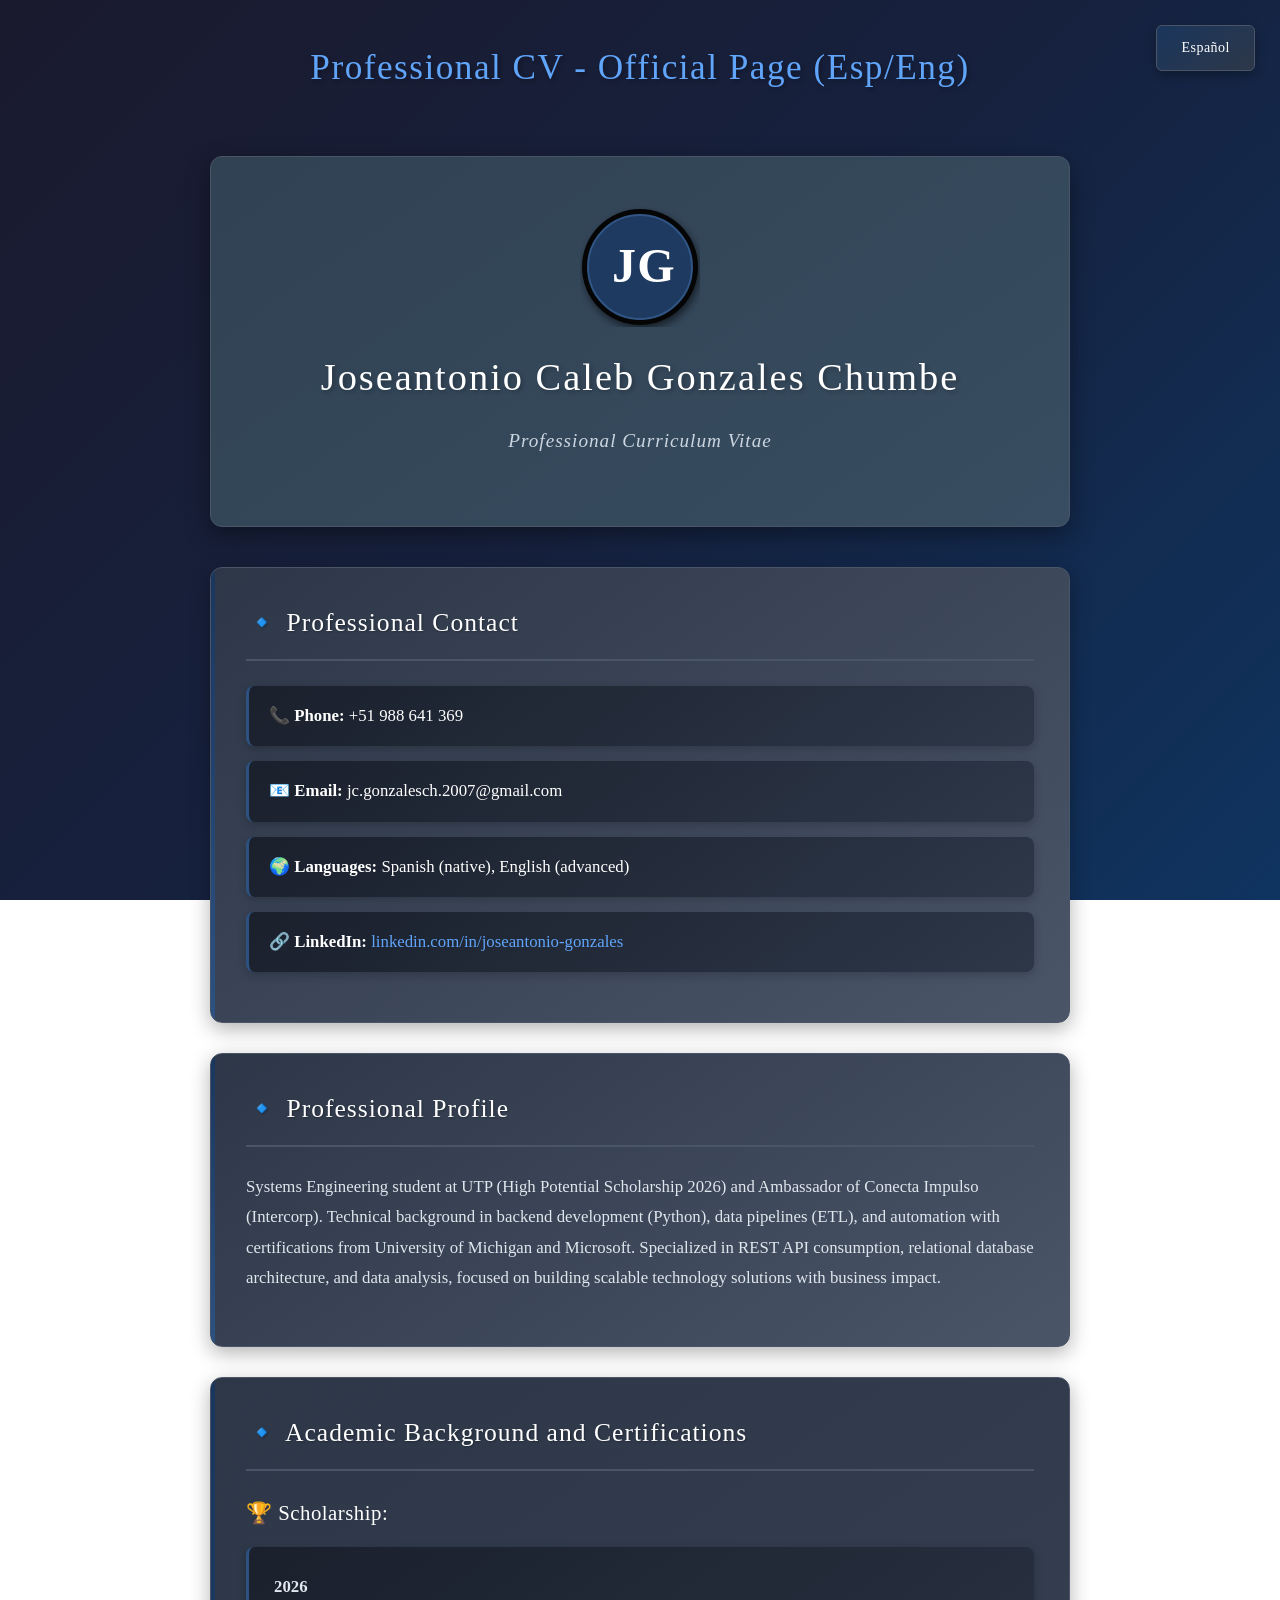
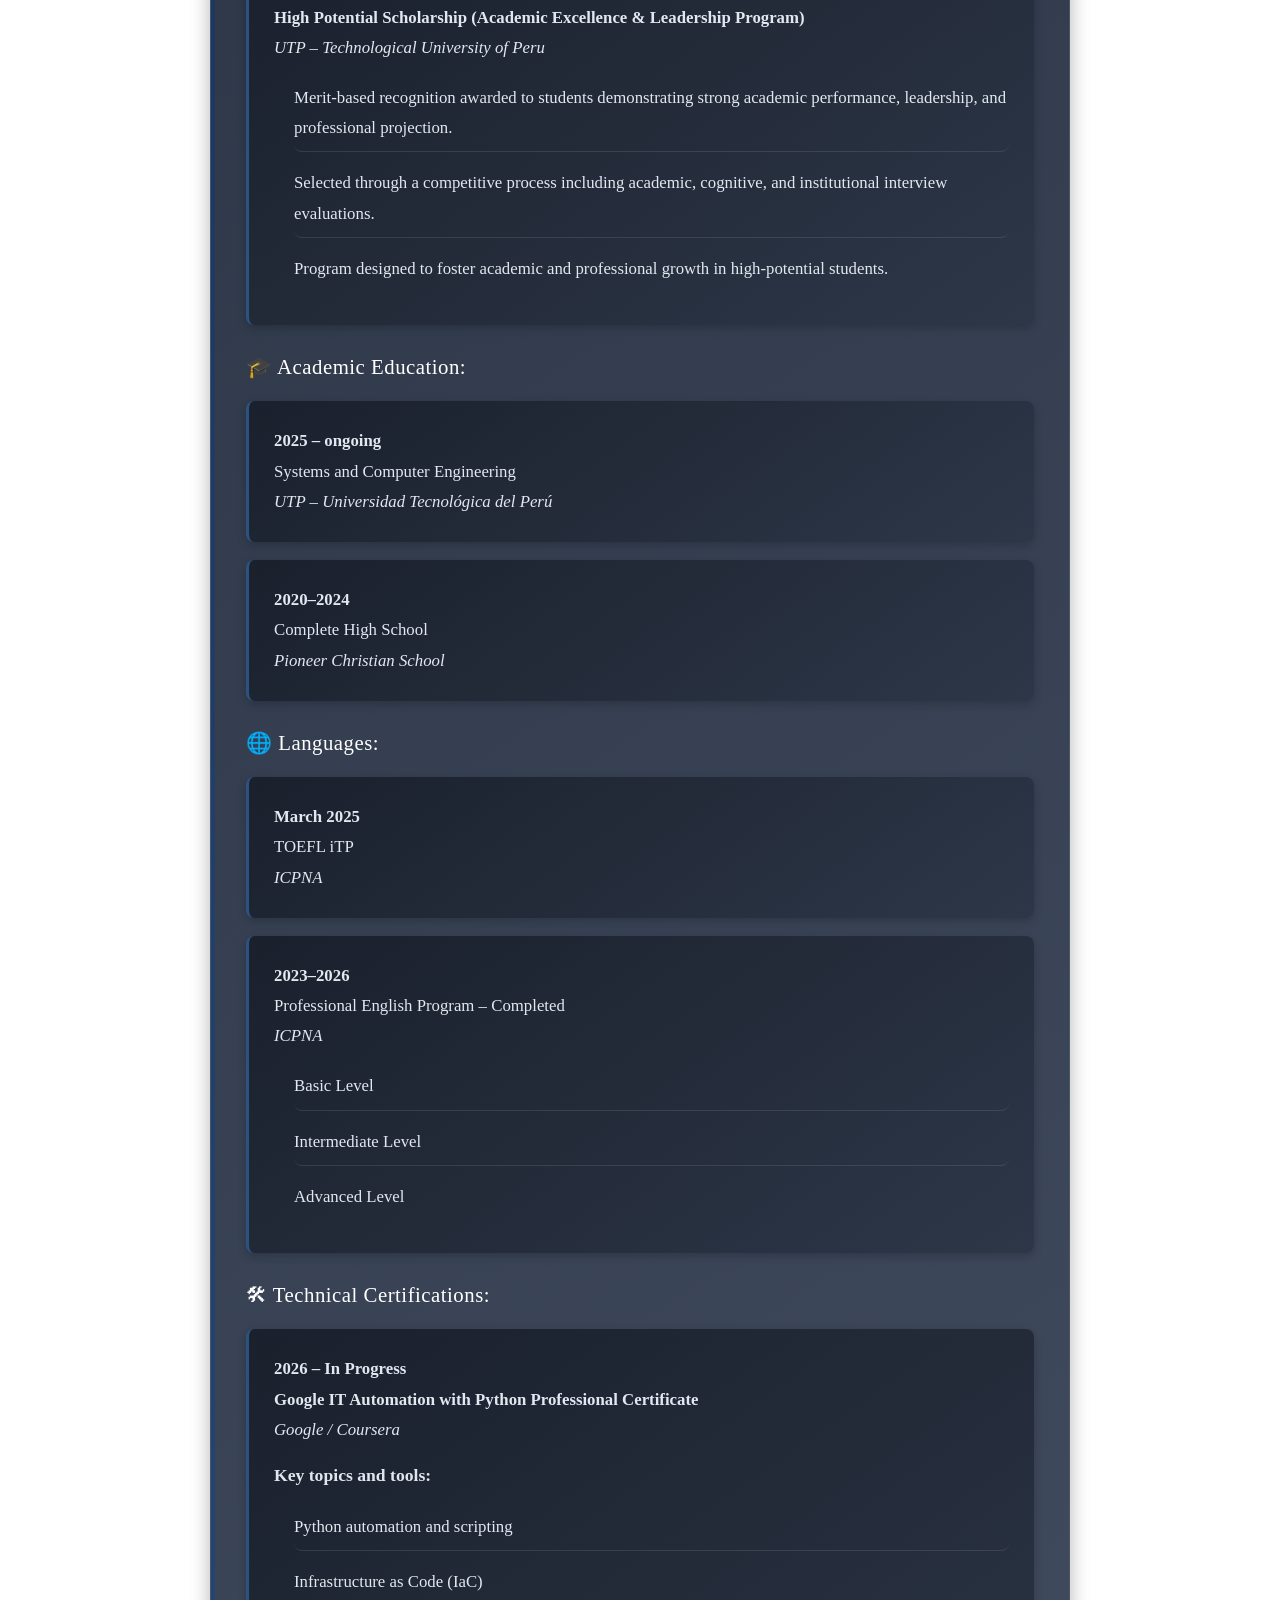
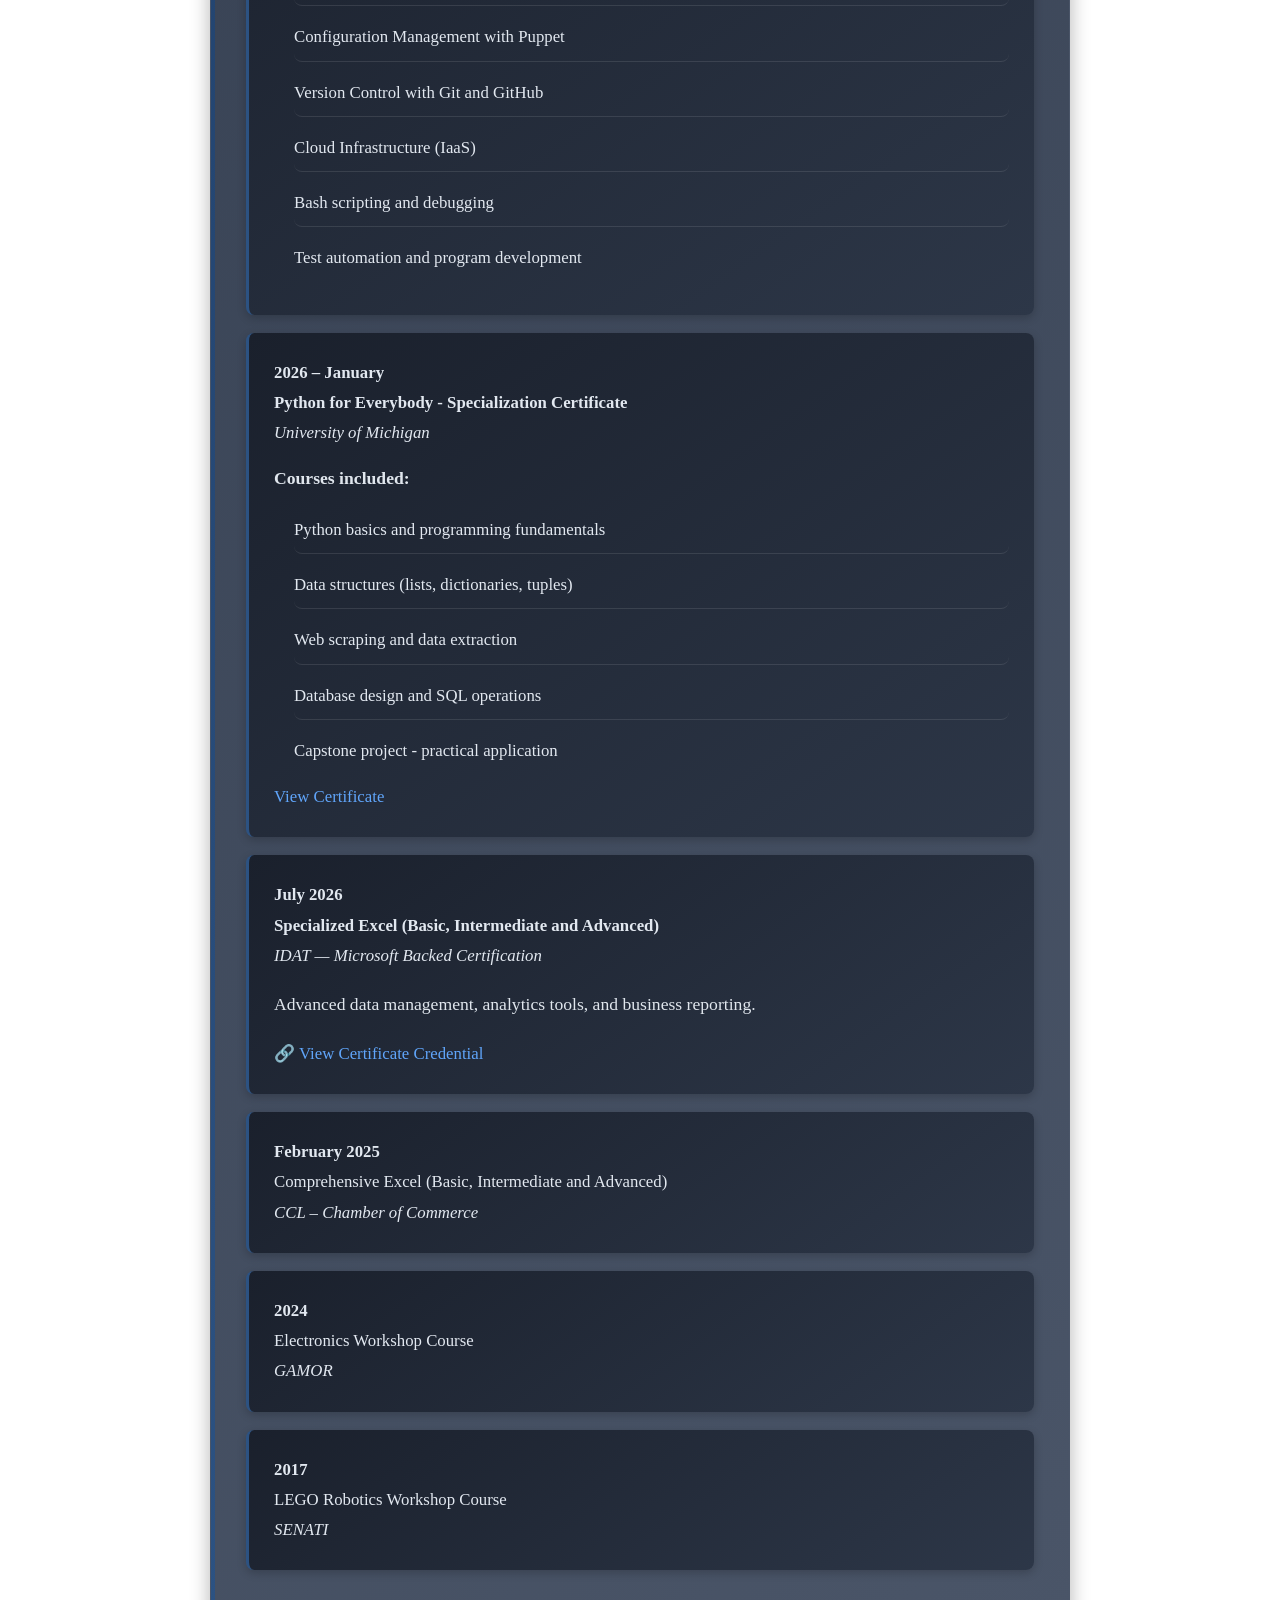
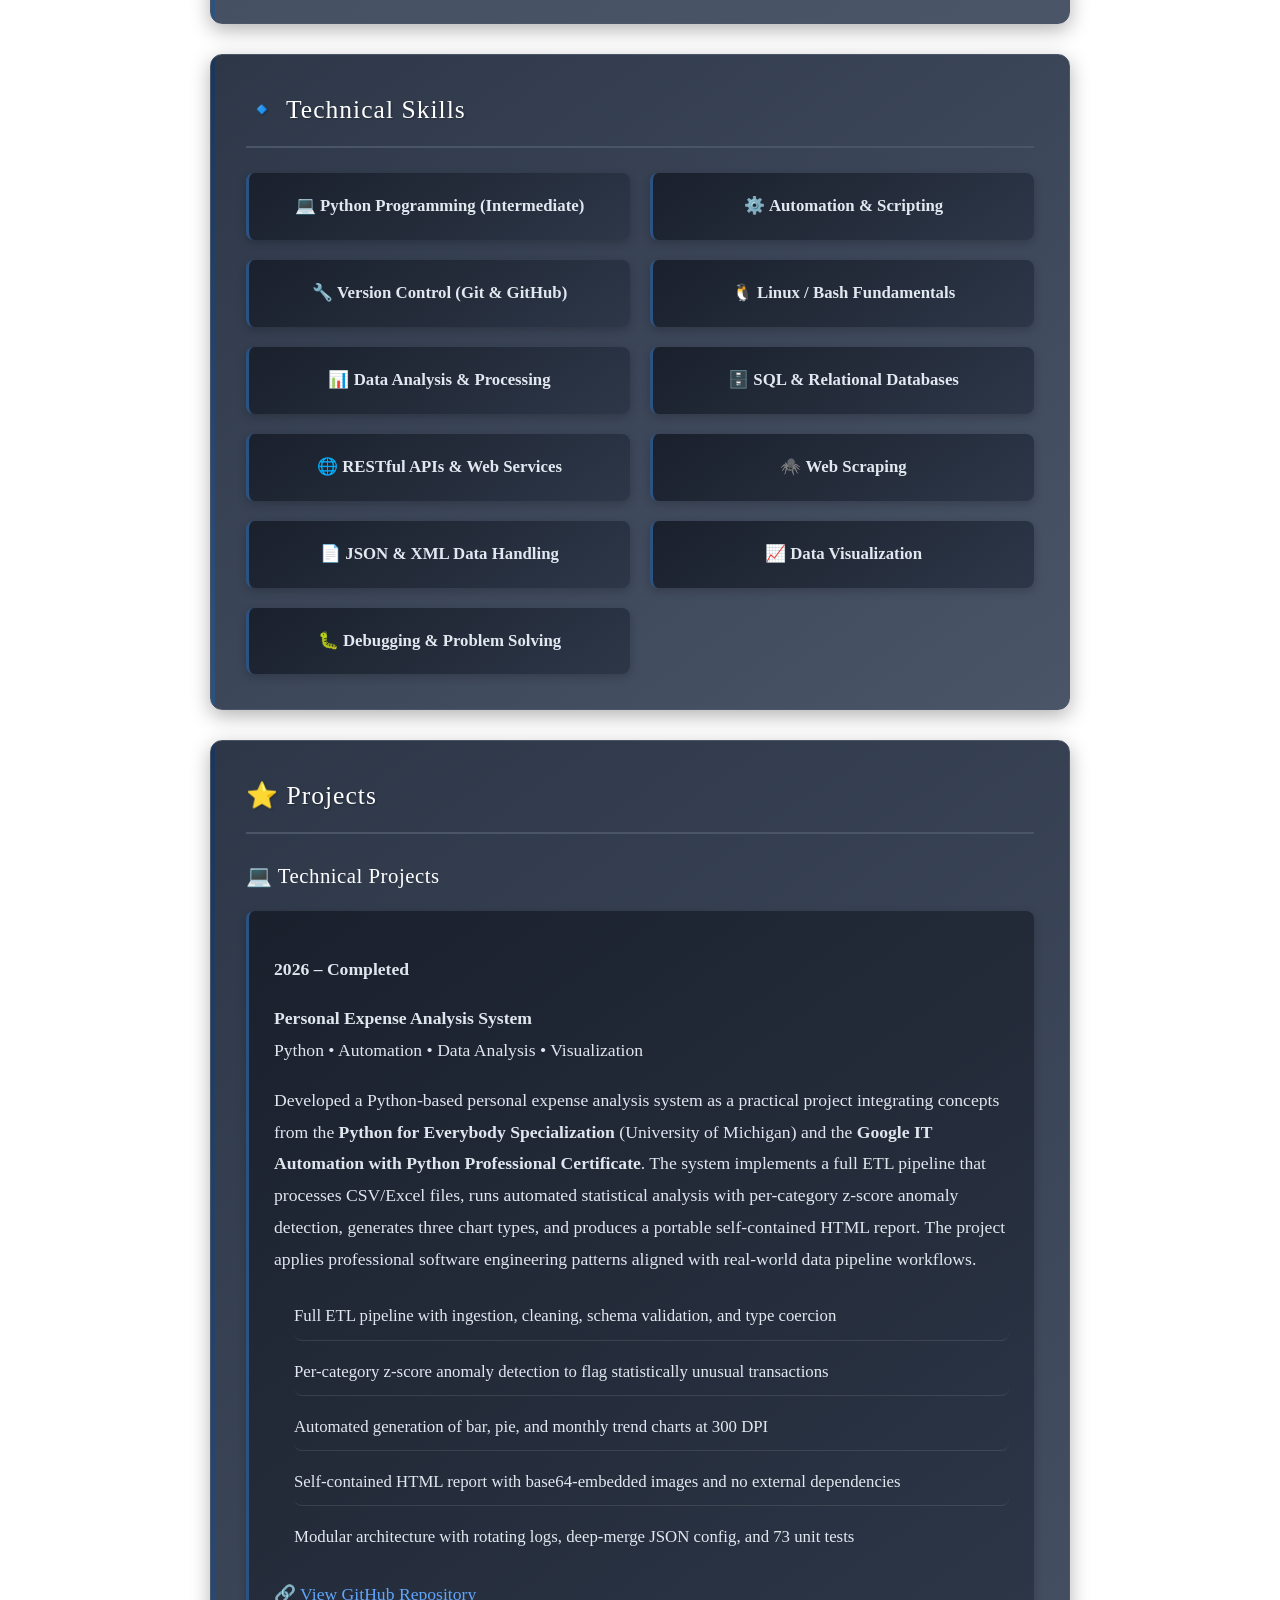
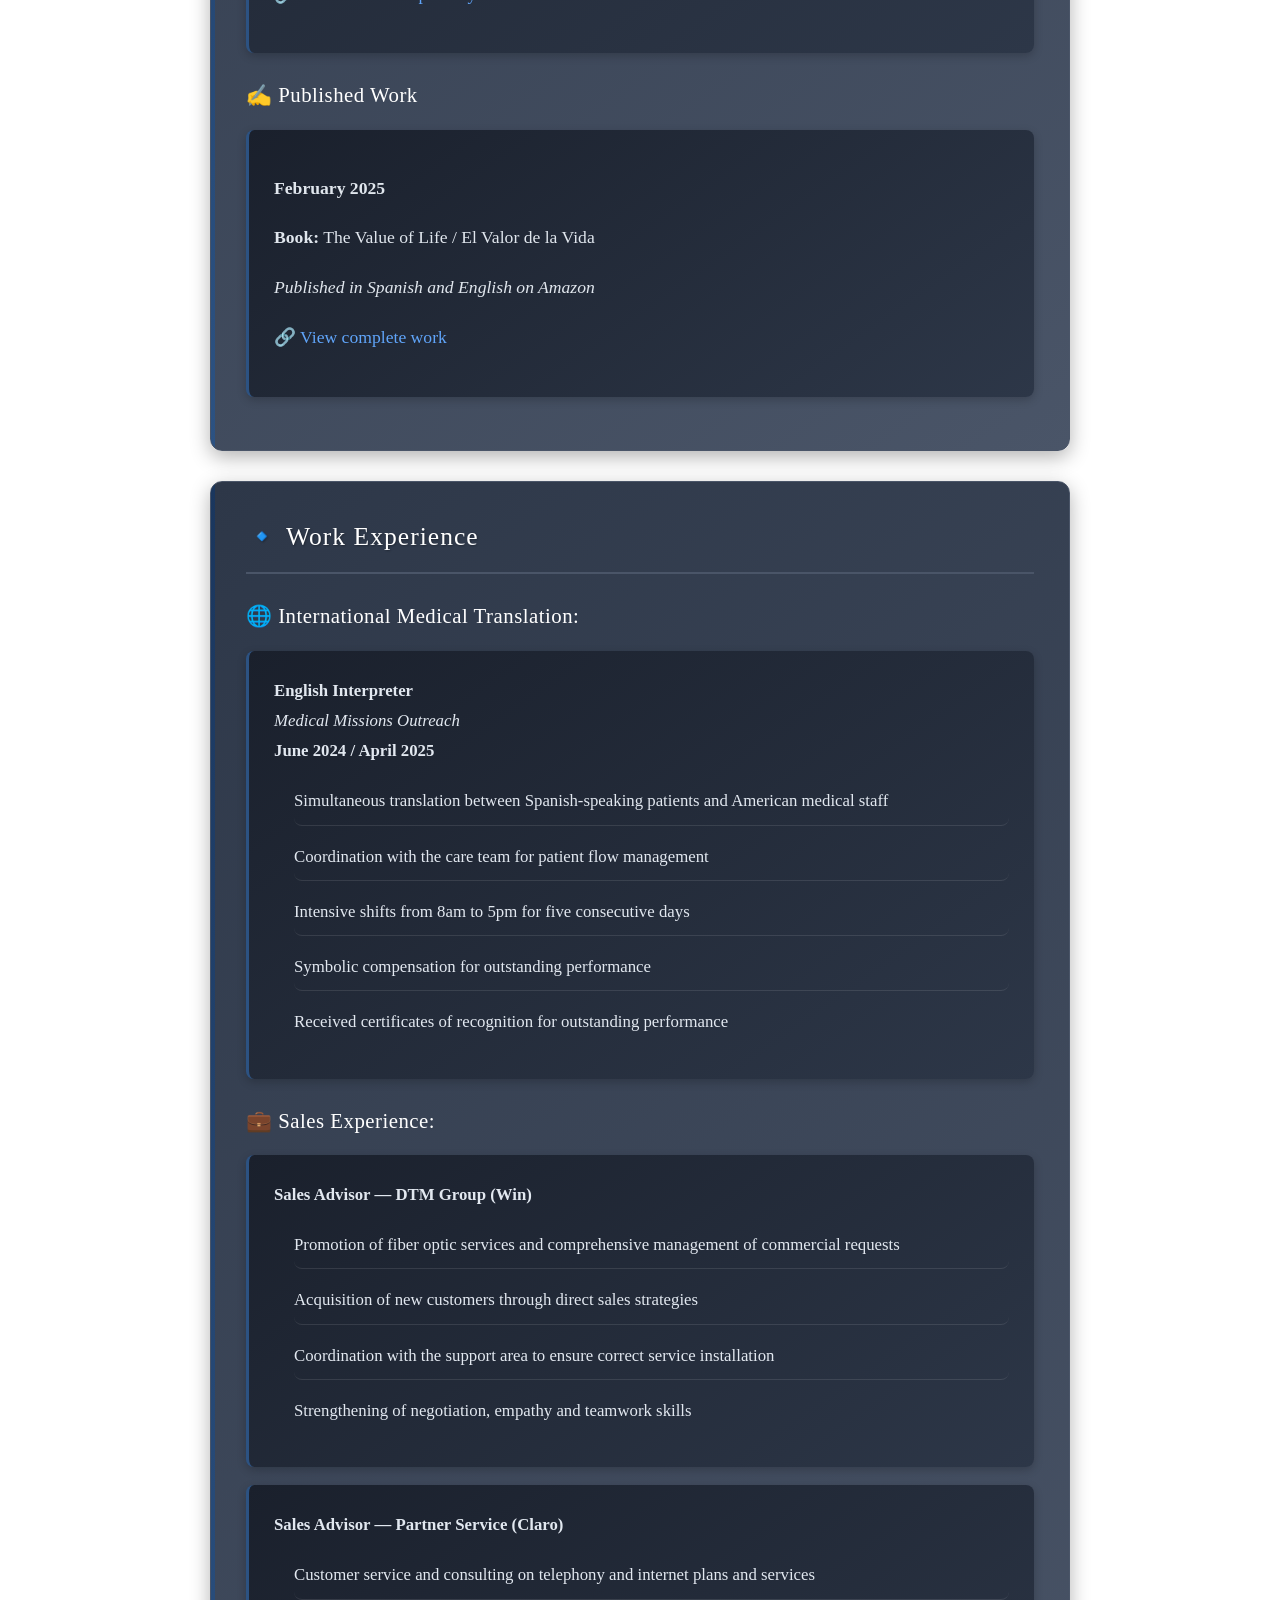
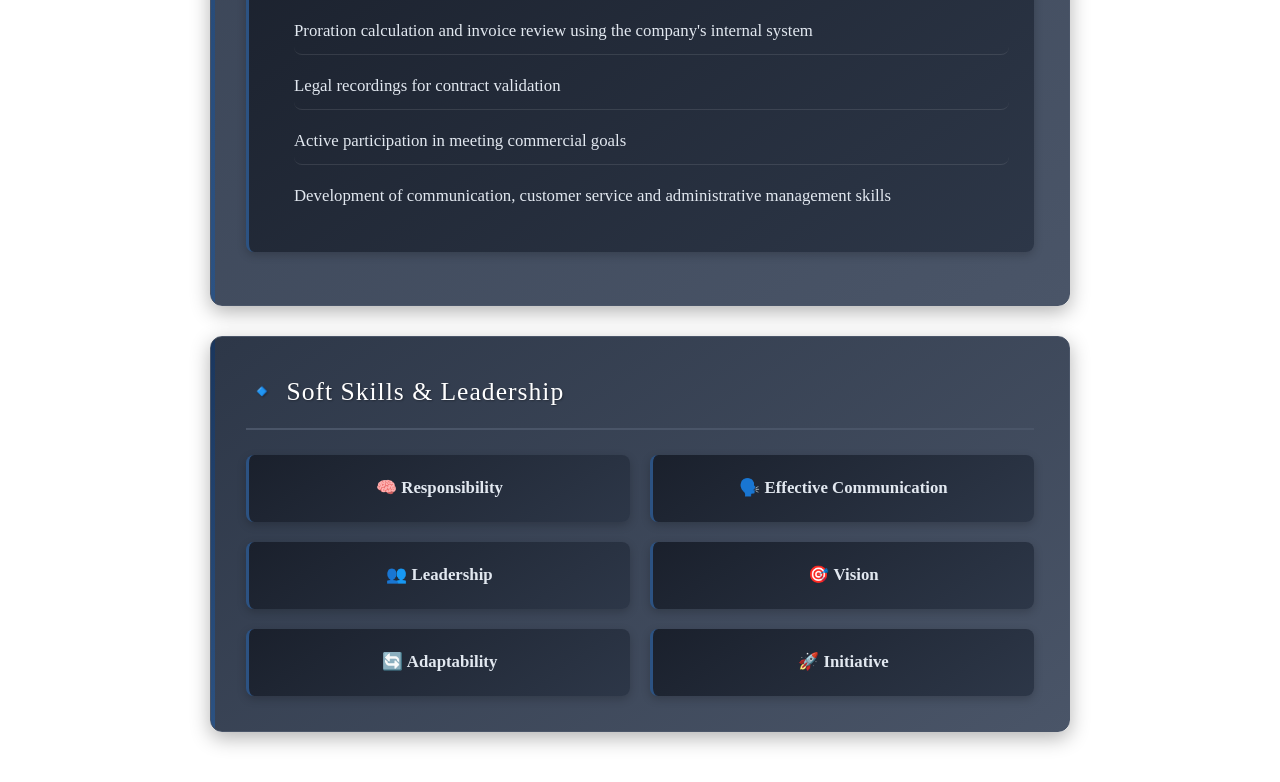
==== index.html @ 4e11e4a7 "Actualizar CV: certificación IDAT con respaldo Microsoft y credencial Xertify" ====
<!DOCTYPE html>
<html lang="en">
<head>
  <meta charset="UTF-8" />
  <meta name="viewport" content="width=device-width, initial-scale=1" />
  <title>Python Developer Portfolio | Joseantonio Caleb Gonzales Chumbe | Systems Engineering Student</title>

  <!-- SEO -->
  <meta name="description" content="Professional CV of Joseantonio Caleb Gonzales Chumbe - Systems and Computer Engineering Student">
  <meta name="author" content="Joseantonio Caleb Gonzales Chumbe">
  <meta name="keywords" content="Python Developer, Systems Engineering Student, Software Development, Data Analysis, Automation, GitHub Portfolio, Web Scraping, SQL, REST APIs, Python Programming">
  <meta http-equiv="Content-Language" content="en">

  <!-- OPEN GRAPH -->
  <meta property="og:title" content="Joseantonio Caleb Gonzales Chumbe - Professional CV - Official Page (Esp/Eng)">
  <meta property="og:description" content="Systems and Computer Engineering Student - Professional Portfolio">
  <meta property="og:image" content="https://zraght.github.io/joseantoniocalebgonzaleschumbe-cv/static/logo.svg">
  <meta property="og:url" content="https://zraght.github.io/joseantoniocalebgonzaleschumbe-cv/">
  <meta property="og:type" content="website">
  <meta property="og:site_name" content="Joseantonio Caleb Gonzales Chumbe CV">
  <meta property="og:locale" content="en_US">
  <meta property="og:locale:alternate" content="es_PE">

  <!-- TWITTER CARD -->
  <meta name="twitter:card" content="summary_large_image">
  <meta name="twitter:title" content="Joseantonio Caleb Gonzales Chumbe - Professional CV - Official Page (Esp/Eng)">
  <meta name="twitter:description" content="Systems and Computer Engineering Student - Professional Portfolio">
  <meta name="twitter:image" content="https://zraght.github.io/joseantoniocalebgonzaleschumbe-cv/static/logo.svg">

  <!-- SEO MULTI-LANGUAGE -->
  <link rel="alternate" hreflang="en" href="https://zraght.github.io/joseantoniocalebgonzaleschumbe-cv/" />
  <link rel="alternate" hreflang="es" href="https://zraght.github.io/joseantoniocalebgonzaleschumbe-cv/?lang=es" />
  <link rel="alternate" hreflang="x-default" href="https://zraght.github.io/joseantoniocalebgonzaleschumbe-cv/" />

  <!-- FAVICON -->
  <link rel="icon" type="image/svg+xml" href="[data-uri]">

  <!-- STRUCTURED DATA -->
  <script type="application/ld+json">
  {
    "@context": "https://schema.org",
    "@type": "Person",
    "name": "Joseantonio Caleb Gonzales Chumbe",
    "jobTitle": "Python Developer",
    "url": "https://zraght.github.io/joseantoniocalebgonzaleschumbe-cv/",
    "sameAs": [
      "https://github.com/Zraght",
      "https://www.linkedin.com/in/joseantonio-gonzales"
    ]
  }
  </script>
  
  <style>
    * {
      margin: 0;
      padding: 0;
      box-sizing: border-box;
    }

    body {
      font-family: 'Georgia', 'Times New Roman', serif;
      line-height: 1.6;
      color: #e0e6ed;
      background: linear-gradient(135deg, #1a1a2e 0%, #16213e 50%, #0f3460 100%);
      background-attachment: fixed;
      min-height: 100vh;
      max-width: 900px;
      margin: 0 auto;
      padding: 20px;
      animation: pageLoad 0.5s ease-out;
    }

    @keyframes pageLoad {
      from { opacity: 0; }
      to { opacity: 1; }
    }

    .page-title {
      text-align: center;
      margin-bottom: 30px;
      padding: 20px 0;
    }

    .page-title h1 {
      color: #ffffff;
      font-size: 2.2em;
      font-weight: 400;
      letter-spacing: 1.5px;
      text-shadow: 2px 2px 4px rgba(0,0,0,0.3);
      font-family: 'Georgia', serif;
      margin-bottom: 10px;
    }

    .page-title a {
      color: #60a5fa;
      text-decoration: none;
      transition: all 0.3s ease;
      display: inline-block;
    }

    .page-title a:hover {
      color: #93c5fd;
      text-decoration: underline;
      transform: translateY(-2px);
    }

    header {
      text-align: center;
      background: linear-gradient(145deg, #2c3e50 0%, #34495e 100%);
      color: #ffffff;
      padding: 50px 30px;
      margin-bottom: 40px;
      border-radius: 12px;
      box-shadow: 0 8px 25px rgba(0,0,0,0.4);
      border: 1px solid #4a5568;
      position: relative;
      overflow: hidden;
    }

    header::before {
      content: '';
      position: absolute;
      top: 0;
      left: 0;
      right: 0;
      bottom: 0;
      background: rgba(255,255,255,0.02);
      pointer-events: none;
    }

    .logo {
      display: flex;
      justify-content: center;
      margin-bottom: 20px;
    }

    header h1 {
      color: #ffffff;
      font-size: 2.4em;
      margin-bottom: 15px;
      font-weight: 400;
      letter-spacing: 2px;
      text-shadow: 2px 2px 4px rgba(0,0,0,0.3);
      font-family: 'Georgia', serif;
    }

    #cv-title-es, 
    #cv-title-en {
      color: #cbd5e0;
      font-size: 1.2em;
      font-style: italic;
      margin-top: 15px;
      font-weight: 300;
      letter-spacing: 1px;
    }

    #btn-lang {
      position: fixed;
      top: 25px;
      right: 25px;
      background: linear-gradient(145deg, #1a365d, #2d3748);
      color: #ffffff;
      border: 1px solid #4a5568;
      padding: 14px 24px;
      border-radius: 6px;
      cursor: pointer;
      font-size: 14px;
      font-weight: 500;
      transition: all 0.3s ease;
      box-shadow: 0 4px 12px rgba(0,0,0,0.3);
      z-index: 1000;
      font-family: 'Georgia', serif;
      letter-spacing: 0.5px;
    }

    #btn-lang:hover {
      background: linear-gradient(145deg, #2c5282, #4a5568);
      transform: translateY(-2px);
      box-shadow: 0 6px 20px rgba(0,0,0,0.4);
    }

    #btn-lang:focus {
      outline: 3px solid #60a5fa;
      outline-offset: 3px;
    }

    section {
      background: linear-gradient(145deg, #2d3748, #4a5568);
      color: #e2e8f0;
      margin: 30px 0;
      padding: 35px;
      border-radius: 12px;
      box-shadow: 0 6px 20px rgba(0,0,0,0.3);
      transition: all 0.3s ease;
      border: 1px solid #4a5568;
      position: relative;
      overflow: hidden;
    }

    section::before {
      content: '';
      position: absolute;
      top: 0;
      left: 0;
      width: 4px;
      height: 100%;
      background: linear-gradient(180deg, #1a365d, #2c5282);
    }

    section:hover {
      box-shadow: 0 8px 30px rgba(0,0,0,0.4);
      transform: translateY(-3px);
      background: linear-gradient(145deg, #374151, #4b5563);
    }

    section:focus-within {
      outline: 2px solid #60a5fa;
      outline-offset: 2px;
    }

    h2 {
      color: #ffffff;
      font-size: 1.6em;
      margin-bottom: 25px;
      padding-bottom: 15px;
      border-bottom: 2px solid #4a5568;
      font-weight: 400;
      font-family: 'Georgia', serif;
      letter-spacing: 1px;
      text-shadow: 1px 1px 2px rgba(0,0,0,0.3);
    }

    h3 {
      color: #ffffff;
      font-size: 1.3em;
      margin: 25px 0 15px;
      font-weight: 500;
      font-family: 'Georgia', serif;
      letter-spacing: 0.5px;
    }

    ul {
      list-style: none;
      padding: 0;
    }

    li {
      background: linear-gradient(145deg, #1a202c, #2d3748);
      color: #e2e8f0;
      margin: 18px 0;
      padding: 25px;
      border-radius: 8px;
      border-left: 3px solid #2c5282;
      transition: all 0.3s ease;
      box-shadow: 0 3px 10px rgba(0,0,0,0.2);
      font-size: 1.05em;
      line-height: 1.8;
    }

    li:hover {
      background: linear-gradient(145deg, #2d3748, #374151);
      transform: translateX(8px);
      border-left-color: #3182ce;
      box-shadow: 0 5px 15px rgba(0,0,0,0.3);
    }

    /* Mejora para listas dentro de li */
    li ul {
      margin-top: 12px;
      padding-left: 20px;
    }

    li ul li {
      background: transparent;
      padding: 8px 0;
      margin: 8px 0;
      border-left: none;
      box-shadow: none;
      font-size: 1em;
      border-bottom: 1px solid rgba(255,255,255,0.1);
    }

    li ul li:last-child {
      border-bottom: none;
    }

    li ul li:hover {
      background: transparent;
      transform: translateX(4px);
      border-left: none;
    }

    .soft-skills-grid {
      display: grid;
      grid-template-columns: repeat(auto-fit, minmax(250px, 1fr));
      gap: 20px;
      margin-top: 20px;
    }

    .skill-item {
      background: linear-gradient(145deg, #1a202c, #2d3748);
      color: #e2e8f0;
      padding: 20px;
      border-radius: 8px;
      border-left: 3px solid #2c5282;
      transition: all 0.3s ease;
      box-shadow: 0 3px 10px rgba(0,0,0,0.2);
      font-size: 1.05em;
      text-align: center;
      font-weight: 500;
    }

    .skill-item:hover {
      background: linear-gradient(145deg, #2d3748, #374151);
      transform: translateY(-5px);
      border-left-color: #3182ce;
      box-shadow: 0 5px 15px rgba(0,0,0,0.3);
    }

    p {
      margin: 18px 0;
      color: #e0e6ed;
      font-size: 1.05em;
      line-height: 1.8;
      font-family: 'Georgia', serif;
    }

    .course-list-intro {
      margin: 15px 0 10px;
    }

    section#contacto-es p, 
    section#contacto-en p {
      background: linear-gradient(145deg, #1a202c, #2d3748);
      color: #ffffff;
      padding: 15px 20px;
      border-radius: 8px;
      border-left: 3px solid #2c5282;
      margin: 15px 0;
      font-weight: 500;
      box-shadow: 0 3px 10px rgba(0,0,0,0.2);
      font-size: 1.05em;
    }

    a {
      color: #60a5fa;
      text-decoration: none;
      transition: color 0.3s ease;
    }

    a:hover {
      color: #93c5fd;
      text-decoration: underline;
    }

    a:focus {
      outline: 2px solid #60a5fa;
      outline-offset: 2px;
      border-radius: 2px;
    }

    .fade-in {
      animation: fadeIn 0.5s ease-out;
    }

    @keyframes fadeIn {
      from { 
        opacity: 0; 
        transform: translateY(20px); 
      }
      to { 
        opacity: 1; 
        transform: translateY(0); 
      }
    }

    @media (max-width: 768px) {
      body {
        padding: 10px;
        max-width: 100%;
      }

      .page-title h1 {
        font-size: 1.8em;
      }
      
      header {
        padding: 25px 15px;
      }
      
      header h1 {
        font-size: 1.8em;
      }
      
      section {
        padding: 20px;
        margin: 15px 0;
      }
      
      #btn-lang {
        position: static;
        margin: 20px auto 0;
        display: block;
        width: fit-content;
      }

      li {
        padding: 15px;
      }

      .soft-skills-grid {
        grid-template-columns: 1fr;
        gap: 15px;
      }

      p, li {
        color: #f0f4f8;
      }
    }

    @media (max-width: 480px) {
      .page-title h1 {
        font-size: 1.6em;
      }

      header h1 {
        font-size: 1.6em;
      }
      
      section {
        padding: 15px;
      }
      
      li {
        padding: 15px;
      }
    }

    @media print {
      body {
        background: white;
        color: black;
        max-width: none;
        padding: 0;
      }

      .page-title {
        background: white;
        color: black;
        border-bottom: 2px solid #333;
        padding-bottom: 20px;
        margin-bottom: 30px;
      }

      .page-title h1,
      .page-title a {
        color: #60a5fa !important;
        text-shadow: none;
        text-decoration: underline;
      }
      
      #btn-lang {
        display: none;
      }
      
      section {
        box-shadow: none;
        border: 1px solid #ddd;
        break-inside: avoid;
        background: white;
        color: black;
      }
      
      section:hover {
        transform: none;
      }

      h2, h3 {
        color: black;
      }

      li, .skill-item {
        background: white;
        color: black;
        border-left-color: #333;
      }

      header {
        background: white;
        color: black;
        border: 1px solid #ddd;
      }

      header h1 {
        color: black;
        text-shadow: none;
      }
    }

    @media (prefers-reduced-motion: reduce) {
      * {
        animation-duration: 0.01ms !important;
        animation-iteration-count: 1 !important;
        transition-duration: 0.01ms !important;
      }
    }

    html {
      scroll-behavior: smooth;
    }

    ::selection {
      background: #2c5282;
      color: #ffffff;
    }

    ::-moz-selection {
      background: #2c5282;
      color: #ffffff;
    }
  </style>
</head>
<body>
  <div class="page-title">
    <h1><a href="https://zraght.github.io/joseantoniocalebgonzaleschumbe-cv/" target="_blank">Professional CV - Official Page (Esp/Eng)</a></h1>
  </div>

  <header>
    <div class="logo">
      <svg width="120" height="120" viewBox="0 0 120 120" xmlns="http://www.w3.org/2000/svg">
        <defs>
          <filter id="shadow" x="-50%" y="-50%" width="200%" height="200%">
            <feDropShadow dx="2" dy="4" stdDeviation="4" flood-color="#000000" flood-opacity="0.6"/>
          </filter>
        </defs>
        <circle cx="60" cy="60" r="58" fill="#000000" filter="url(#shadow)"/>
        <circle cx="60" cy="60" r="52" fill="#1a365d"/>
        <circle cx="60" cy="60" r="52" fill="none" stroke="#2c5282" stroke-width="2"/>
        <text x="44" y="75" font-family="Georgia, serif" font-size="48" font-weight="bold" fill="#ffffff" text-anchor="middle">J</text>
        <text x="76" y="75" font-family="Georgia, serif" font-size="48" font-weight="bold" fill="#ffffff" text-anchor="middle">G</text>
      </svg>
    </div>
    <h1>Joseantonio Caleb Gonzales Chumbe</h1>
    <p id="cv-title-en">Professional Curriculum Vitae</p>
    <p id="cv-title-es" style="display:none;">Currículum Vitae Profesional</p>
  </header>

  <button id="btn-lang" aria-label="Change language / Cambiar idioma">Español</button>

<main>
    <!-- CONTACTO PROFESIONAL -->
    <section id="contacto-en" class="fade-in" role="region" aria-labelledby="contacto-en-title">
      <h2 id="contacto-en-title">🔹 Professional Contact</h2>
      <p>📞 <strong>Phone:</strong> +51 988 641 369</p>
      <p>📧 <strong>Email:</strong> jc.gonzalesch.2007@gmail.com</p>
      <p>🌍 <strong>Languages:</strong> Spanish (native), English (advanced)</p>
      <p>🔗 <strong>LinkedIn:</strong> <a href="https://www.linkedin.com/in/joseantonio-gonzales" target="_blank" rel="noopener noreferrer">linkedin.com/in/joseantonio-gonzales</a></p>
    </section>
    <section id="contacto-es" style="display:none;" class="fade-in" role="region" aria-labelledby="contacto-es-title">
      <h2 id="contacto-es-title">🔹 Contacto Profesional</h2>
      <p>📞 <strong>Teléfono:</strong> +51 988 641 369</p>
      <p>📧 <strong>Email:</strong> jc.gonzalesch.2007@gmail.com</p>
      <p>🌍 <strong>Idiomas:</strong> Español (nativo), Inglés (avanzado)</p>
      <p>🔗 <strong>LinkedIn:</strong> <a href="https://www.linkedin.com/in/joseantonio-gonzales" target="_blank" rel="noopener noreferrer">linkedin.com/in/joseantonio-gonzales</a></p>
    </section>

    <!-- PERFIL PROFESIONAL -->
    <section id="perfil-en" class="fade-in" role="region" aria-labelledby="perfil-en-title">
      <h2 id="perfil-en-title">🔹 Professional Profile</h2>
      <p>Systems Engineering student at UTP (High Potential Scholarship 2026) and Ambassador of Conecta Impulso (Intercorp). Technical background in backend development (Python), data pipelines (ETL), and automation with certifications from University of Michigan and Microsoft. Specialized in REST API consumption, relational database architecture, and data analysis, focused on building scalable technology solutions with business impact.</p>
    </section>
    <section id="perfil-es" style="display:none;" class="fade-in" role="region" aria-labelledby="perfil-es-title">
      <h2 id="perfil-es-title">🔹 Perfil Profesional</h2>
      <p>Estudiante de Ingeniería de Sistemas (UTP, Becario Alto Potencial 2026) y Embajador Conecta Impulso (Intercorp). Formación técnica en desarrollo backend (Python), pipelines de datos (ETL) y automatización con certificación de University of Michigan y Microsoft. Especializado en consumo de APIs REST, arquitectura de bases de datos relacionales y análisis de datos, orientado a construir soluciones tecnológicas escalables con impacto de negocio.</p>
    </section>

    <!-- FORMACIÓN ACADÉMICA Y CERTIFICACIONES -->
    <section id="formacion-en" class="fade-in" role="region" aria-labelledby="formacion-en-title">
      <h2 id="formacion-en-title">🔹 Academic Background and Certifications</h2>
      
      <h3>🏆 Scholarship:</h3>
      <ul>
        <li>
          <strong>2026</strong><br>
          <strong>High Potential Scholarship (Academic Excellence & Leadership Program)</strong><br>
          <em>UTP – Technological University of Peru</em>
          <ul>
            <li>Merit-based recognition awarded to students demonstrating strong academic performance, leadership, and professional projection.</li>
            <li>Selected through a competitive process including academic, cognitive, and institutional interview evaluations.</li>
            <li>Program designed to foster academic and professional growth in high-potential students.</li>
          </ul>
        </li>
      </ul>

      <h3>🎓 Academic Education:</h3>
      <ul>
        <li>
          <strong>2025 – ongoing</strong><br>
          Systems and Computer Engineering<br>
          <em>UTP – Universidad Tecnológica del Perú</em>
        </li>
        <li>
          <strong>2020–2024</strong><br>
          Complete High School<br>
          <em>Pioneer Christian School</em>
        </li>
      </ul>

      <h3>🌐 Languages:</h3>
      <ul>
        <li>
          <strong>March 2025</strong><br>
          TOEFL iTP<br>
          <em>ICPNA</em>
        </li>
        <li>
          <strong>2023–2026</strong><br>
          Professional English Program – Completed<br>
          <em>ICPNA</em>
          <ul>
            <li>Basic Level</li>
            <li>Intermediate Level</li>
            <li>Advanced Level</li>
          </ul>
        </li>
      </ul>

      <h3>🛠 Technical Certifications:</h3>
      <ul>
        <li>
          <strong>2026 – In Progress</strong><br>
          <strong>Google IT Automation with Python Professional Certificate</strong><br>
          <em>Google / Coursera</em>
          <p class="course-list-intro"><strong>Key topics and tools:</strong></p>
          <ul>
            <li>Python automation and scripting</li>
            <li>Infrastructure as Code (IaC)</li>
            <li>Configuration Management with Puppet</li>
            <li>Version Control with Git and GitHub</li>
            <li>Cloud Infrastructure (IaaS)</li>
            <li>Bash scripting and debugging</li>
            <li>Test automation and program development</li>
          </ul>
        </li>
        <li>
          <strong>2026 – January</strong><br>
          <strong>Python for Everybody - Specialization Certificate</strong><br>
          <em>University of Michigan</em>
          <p class="course-list-intro"><strong>Courses included:</strong></p>
          <ul>
            <li>Python basics and programming fundamentals</li>
            <li>Data structures (lists, dictionaries, tuples)</li>
            <li>Web scraping and data extraction</li>
            <li>Database design and SQL operations</li>
            <li>Capstone project - practical application</li>
          </ul>
          <a href="https://www.coursera.org/account/accomplishments/verify/0ONBLQOIS44A" target="_blank" rel="noopener noreferrer">View Certificate</a>
        </li>

        <li>
          <strong>July 2026</strong><br>
          <strong>Specialized Excel (Basic, Intermediate and Advanced)</strong><br>
          <em>IDAT — Microsoft Backed Certification</em>
          <p>Advanced data management, analytics tools, and business reporting.</p>
          🔗 <a href="https://wallet.xertify.co/certificates/00E3B34DA002" target="_blank" rel="noopener noreferrer">View Certificate Credential</a>
        </li>
        <li>
          <strong>February 2025</strong><br>
          Comprehensive Excel (Basic, Intermediate and Advanced)<br>
          <em>CCL – Chamber of Commerce</em>
        </li>
        <li>
          <strong>2024</strong><br>
          Electronics Workshop Course<br>
          <em>GAMOR</em>
        </li>
        <li>
          <strong>2017</strong><br>
          LEGO Robotics Workshop Course<br>
          <em>SENATI</em>
        </li>
      </ul>
    </section>

    <section id="formacion-es" style="display:none;" class="fade-in" role="region" aria-labelledby="formacion-es-title">
      <h2 id="formacion-es-title">🔹 Formación Académica y Certificaciones</h2>
      
      <h3>🏆 Beca:</h3>
      <ul>
        <li>
          <strong>2026</strong><br>
          <strong>Beca Alto Potencial (Programa de Excelencia Académica y Liderazgo)</strong><br>
          <em>UTP – Universidad Tecnológica del Perú</em>
          <ul>
            <li>Reconocimiento otorgado a estudiantes con alto rendimiento académico, liderazgo y proyección profesional.</li>
            <li>Seleccionado mediante un proceso competitivo que incluyó evaluaciones académicas, cognitivas y entrevistas institucionales.</li>
            <li>Programa orientado a potenciar el desarrollo académico y profesional de estudiantes con alto potencial de impacto.</li>
          </ul>
        </li>
      </ul>

      <h3>🎓 Formación Académica:</h3>
      <ul>
        <li>
          <strong>2025 – en curso</strong><br>
          Ingeniería de Sistemas e Informática<br>
          <em>UTP – Universidad Tecnológica del Perú</em>
        </li>
        <li>
          <strong>2020–2024</strong><br>
          Secundaria completa<br>
          <em>IE Cristiano Pionero</em>
        </li>
      </ul>

      <h3>🌐 Idiomas:</h3>
      <ul>
        <li>
          <strong>Marzo 2025</strong><br>
          TOEFL iTP<br>
          <em>ICPNA</em>
        </li>
        <li>
          <strong>2023–2026</strong><br>
          Programa Profesional de Inglés – Completado<br>
          <em>ICPNA</em>
          <ul>
            <li>Nivel Básico</li>
            <li>Nivel Intermedio</li>
            <li>Nivel Avanzado</li>
          </ul>
        </li>
      </ul>

      <h3>🛠 Certificaciones Técnicas:</h3>
      <ul>
        <li>
          <strong>2026 – En Curso</strong><br>
          <strong>Google IT Automation with Python Professional Certificate</strong><br>
          <em>Google / Coursera</em>
          <p class="course-list-intro"><strong>Temas clave y herramientas:</strong></p>
          <ul>
            <li>Automatización y scripting con Python</li>
            <li>Infraestructura como Código (IaC)</li>
            <li>Gestión de Configuración con Puppet</li>
            <li>Control de Versiones con Git y GitHub</li>
            <li>Infraestructura Cloud (IaaS)</li>
            <li>Scripting con Bash y depuración</li>
            <li>Automatización de pruebas y desarrollo de programas</li>
          </ul>
        </li>
        <li>
          <strong>2026 – Enero</strong><br>
          <strong>Python for Everybody - Certificado de Especialización</strong><br>
          <em>University of Michigan</em>
          <p class="course-list-intro"><strong>Cursos incluidos:</strong></p>
          <ul>
            <li>Fundamentos de Python y programación básica</li>
            <li>Estructuras de datos (listas, diccionarios, tuplas)</li>
            <li>Web scraping y extracción de datos</li>
            <li>Diseño de bases de datos y operaciones SQL</li>
            <li>Proyecto final - aplicación práctica</li>
          </ul>
          <a href="https://www.coursera.org/account/accomplishments/verify/0ONBLQOIS44A" target="_blank" rel="noopener noreferrer">Ver Certificado</a>
        </li>

        <li>
          <strong>Julio 2026</strong><br>
          <strong>Excel Especializado (Básico, Intermedio y Avanzado)</strong><br>
          <em>IDAT — Certificación respaldada por Microsoft</em>
          <p>Manejo avanzado de datos, herramientas de análisis y reportes de negocio.</p>
          🔗 <a href="https://wallet.xertify.co/certificates/00E3B34DA002" target="_blank" rel="noopener noreferrer">Ver Credencial de Certificado</a>
        </li>
        <li>
          <strong>Febrero 2025</strong><br>
          Excel Integral (Básico, Intermedio y Avanzado)<br>
          <em>CCL – Cámara de Comercio</em>
        </li>
        <li>
          <strong>2024</strong><br>
          Curso Taller de Electrónica<br>
          <em>GAMOR</em>
        </li>
        <li>
          <strong>2017</strong><br>
          Curso Taller de Robótica con LEGO<br>
          <em>SENATI</em>
        </li>
      </ul>
    </section>

    <!-- TECHNICAL SKILLS -->
    <section id="technical-skills-en" class="fade-in" role="region" aria-labelledby="technical-skills-en-title">
      <h2 id="technical-skills-en-title">🔹 Technical Skills</h2>
      <div class="soft-skills-grid">
        <div class="skill-item">💻 <strong>Python Programming (Intermediate)</strong></div>
        <div class="skill-item">⚙️ <strong>Automation & Scripting</strong></div>
        <div class="skill-item">🔧 <strong>Version Control (Git & GitHub)</strong></div>
        <div class="skill-item">🐧 <strong>Linux / Bash Fundamentals</strong></div>
        <div class="skill-item">📊 <strong>Data Analysis & Processing</strong></div>
        <div class="skill-item">🗄️ <strong>SQL & Relational Databases</strong></div>
        <div class="skill-item">🌐 <strong>RESTful APIs & Web Services</strong></div>
        <div class="skill-item">🕷️ <strong>Web Scraping</strong></div>
        <div class="skill-item">📄 <strong>JSON & XML Data Handling</strong></div>
        <div class="skill-item">📈 <strong>Data Visualization</strong></div>
        <div class="skill-item">🐛 <strong>Debugging & Problem Solving</strong></div>
      </div>
    </section>

    <section id="technical-skills-es" style="display:none;" class="fade-in" role="region" aria-labelledby="technical-skills-es-title">
      <h2 id="technical-skills-es-title">🔹 Habilidades Técnicas</h2>
      <div class="soft-skills-grid">
        <div class="skill-item">💻 <strong>Programación en Python (Intermedio)</strong></div>
        <div class="skill-item">⚙️ <strong>Automatización y Scripting</strong></div>
        <div class="skill-item">🔧 <strong>Control de Versiones (Git y GitHub)</strong></div>
        <div class="skill-item">🐧 <strong>Fundamentos de Linux / Bash</strong></div>
        <div class="skill-item">📊 <strong>Análisis y Procesamiento de Datos</strong></div>
        <div class="skill-item">🗄️ <strong>SQL y Bases de Datos Relacionales</strong></div>
        <div class="skill-item">🌐 <strong>APIs REST y Servicios Web</strong></div>
        <div class="skill-item">🕷️ <strong>Web Scraping</strong></div>
        <div class="skill-item">📄 <strong>Manejo de Datos JSON y XML</strong></div>
        <div class="skill-item">📈 <strong>Visualización de Datos</strong></div>
        <div class="skill-item">🐛 <strong>Depuración y Resolución de Problemas</strong></div>
      </div>
    </section>

    <!-- PROYECTOS -->
    <section id="proyectos-en" class="fade-in" role="region" aria-labelledby="proyectos-en-title">
      <h2 id="proyectos-en-title">⭐ Projects</h2>
      
      <h3>💻 Technical Projects</h3>
      <ul class="project-list">
        <li class="project-item">
          <p><strong>2026 – Completed</strong></p>

          <p>
            <strong>Personal Expense Analysis System</strong><br>
            <span class="tech-stack">Python • Automation • Data Analysis • Visualization</span>
          </p>

          <p>
            Developed a Python-based personal expense analysis system as a practical project integrating concepts from the <strong>Python for Everybody Specialization</strong> (University of Michigan) and the <strong>Google IT Automation with Python Professional Certificate</strong>. The system implements a full ETL pipeline that processes CSV/Excel files, runs automated statistical analysis with per-category z-score anomaly detection, generates three chart types, and produces a portable self-contained HTML report. The project applies professional software engineering patterns aligned with real-world data pipeline workflows.
          </p>

          <ul>
            <li>Full ETL pipeline with ingestion, cleaning, schema validation, and type coercion</li>
            <li>Per-category z-score anomaly detection to flag statistically unusual transactions</li>
            <li>Automated generation of bar, pie, and monthly trend charts at 300 DPI</li>
            <li>Self-contained HTML report with base64-embedded images and no external dependencies</li>
            <li>Modular architecture with rotating logs, deep-merge JSON config, and 73 unit tests</li>
          </ul>

          <p>
            🔗 <a href="https://github.com/Zraght/expense_analyzer#" target="_blank" rel="noopener noreferrer">View GitHub Repository</a>
          </p>
        </li>
      </ul>

      <h3>✍️ Published Work</h3>
      <ul>
        <li>
          <p><strong>February 2025</strong></p>
          <p>
            <strong>Book:</strong> The Value of Life / El Valor de la Vida
          </p>
          <p><em>Published in Spanish and English on Amazon</em></p>

          <p>
            🔗 <a href="https://linktr.ee/joseantonio_gonzales" target="_blank" rel="noopener noreferrer">View complete work</a>
          </p>
        </li>
      </ul>
    </section>

    <section id="proyectos-es" style="display:none;" class="fade-in" role="region" aria-labelledby="proyectos-es-title">
      <h2 id="proyectos-es-title">⭐ Proyectos</h2>
      
      <h3>💻 Proyectos Técnicos</h3>
      <ul class="project-list">
        <li class="project-item">
          <p><strong>2026 – Completado</strong></p>

          <p>
            <strong>Sistema de Análisis de Gastos Personales</strong><br>
            <span class="tech-stack">Python • Automatización • Análisis de Datos • Visualización</span>
          </p>

          <p>
            Desarrollé un sistema de análisis de gastos personales en Python como proyecto práctico que integra conceptos de la <strong>Especialización Python for Everybody</strong> (Universidad de Michigan) y el <strong>Certificado Profesional Google IT Automation with Python</strong>. El sistema implementa un pipeline ETL completo que procesa archivos CSV/Excel, ejecuta análisis estadístico automatizado con detección de anomalías por z-score por categoría, genera tres tipos de visualizaciones y produce un reporte HTML autocontenido portable. El proyecto aplica patrones de ingeniería de software profesionales orientados a pipelines de datos reales.
          </p>

          <ul>
            <li>Pipeline ETL completo con ingesta, limpieza, validación de esquema y coerción de tipos</li>
            <li>Detección estadística de anomalías por z-score específica por categoría de gasto</li>
            <li>Generación automatizada de gráficos de barras, pastel y tendencia mensual (300 DPI)</li>
            <li>Reporte HTML autocontenido con imágenes embebidas en base64, sin dependencias externas</li>
            <li>Arquitectura modular con logging rotativo, configuración JSON con deep-merge y 73 pruebas unitarias</li>
          </ul>

          <p>
            🔗 <a href="https://github.com/Zraght/expense_analyzer#" target="_blank" rel="noopener noreferrer">Ver Repositorio en GitHub</a>
          </p>
        </li>
      </ul>

      <h3>✍️ Obra Publicada</h3>
      <ul>
        <li>
          <p><strong>Febrero 2025</strong></p>
          <p>
            <strong>Libro:</strong> El Valor de la Vida / The Value of Life
          </p>
          <p><em>Publicado en español e inglés en Amazon</em></p>

          <p>
            🔗 <a href="https://linktr.ee/joseantonio_gonzales" target="_blank" rel="noopener noreferrer">Ver obra completa</a>
          </p>
        </li>
      </ul>
    </section>

    <!-- EXPERIENCIA LABORAL -->
    <section id="experiencia-en" class="fade-in" role="region" aria-labelledby="experiencia-en-title">
      <h2 id="experiencia-en-title">🔹 Work Experience</h2>
      
      <h3>🌐 International Medical Translation:</h3>
      <ul>
        <li>
          <strong>English Interpreter</strong><br>
          <em>Medical Missions Outreach</em><br>
          <strong>June 2024 / April 2025</strong>
          <ul>
            <li>Simultaneous translation between Spanish-speaking patients and American medical staff</li>
            <li>Coordination with the care team for patient flow management</li>
            <li>Intensive shifts from 8am to 5pm for five consecutive days</li>
            <li>Symbolic compensation for outstanding performance</li>
            <li>Received certificates of recognition for outstanding performance</li>
          </ul>
        </li>
      </ul>

      <h3>💼 Sales Experience:</h3>
      <ul>
        <li>
          <strong>Sales Advisor — DTM Group (Win)</strong>
          <ul>
            <li>Promotion of fiber optic services and comprehensive management of commercial requests</li>
            <li>Acquisition of new customers through direct sales strategies</li>
            <li>Coordination with the support area to ensure correct service installation</li>
            <li>Strengthening of negotiation, empathy and teamwork skills</li>
          </ul>
        </li>
        <li>
          <strong>Sales Advisor — Partner Service (Claro)</strong>
          <ul>
            <li>Customer service and consulting on telephony and internet plans and services</li>
            <li>Proration calculation and invoice review using the company's internal system</li>
            <li>Legal recordings for contract validation</li>
            <li>Active participation in meeting commercial goals</li>
            <li>Development of communication, customer service and administrative management skills</li>
          </ul>
        </li>
      </ul>
    </section>

    <section id="experiencia-es" style="display:none;" class="fade-in" role="region" aria-labelledby="experiencia-es-title">
      <h2 id="experiencia-es-title">🔹 Experiencia Laboral</h2>
      
      <h3>🌐 Traducción Médica Internacional:</h3>
      <ul>
        <li>
          <strong>English Interpreter</strong><br>
          <em>Medical Missions Outreach</em><br>
          <strong>Junio 2024 / Abril 2025</strong>
          <ul>
            <li>Traducción simultánea entre pacientes hispanohablantes y personal médico estadounidense</li>
            <li>Coordinación con el equipo de atención para la gestión del flujo de pacientes</li>
            <li>Turnos intensivos de 8am a 5pm durante cinco días consecutivos</li>
            <li>Compensación simbólica por desempeño destacado</li>
            <li>Recibí certificados de reconocimiento por desempeño destacado</li>
          </ul>
        </li>
      </ul>

      <h3>💼 Experiencia en Ventas:</h3>
      <ul>
        <li>
          <strong>Asesor de Ventas — DTM Group (Win)</strong>
          <ul>
            <li>Promoción de servicios de fibra óptica y gestión integral de solicitudes comerciales</li>
            <li>Captación de nuevos clientes mediante estrategias de venta directa</li>
            <li>Coordinación con el área de soporte para asegurar la correcta instalación del servicio</li>
            <li>Fortalecimiento de competencias en negociación, empatía y trabajo en equipo</li>
          </ul>
        </li>
        <li>
          <strong>Asesor de Ventas — Partner Service (Claro)</strong>
          <ul>
            <li>Atención y asesoramiento a clientes sobre planes y servicios de telefonía e internet</li>
            <li>Cálculo de prorrateo y revisión de facturas mediante el sistema interno de la empresa</li>
            <li>Realización de grabaciones legales para validación de contratos</li>
            <li>Participación activa en el cumplimiento de metas comerciales</li>
            <li>Desarrollo de habilidades en comunicación, atención al cliente y gestión administrativa</li>
          </ul>
        </li>
      </ul>
    </section>

    <!-- HABILIDADES BLANDAS -->
    <section id="habilidades-en" class="fade-in" role="region" aria-labelledby="habilidades-en-title">
      <h2 id="habilidades-en-title">🔹 Soft Skills & Leadership</h2>
      <div class="soft-skills-grid">
        <div class="skill-item">🧠 <strong>Responsibility</strong></div>
        <div class="skill-item">🗣️ <strong>Effective Communication</strong></div>
        <div class="skill-item">👥 <strong>Leadership</strong></div>
        <div class="skill-item">🎯 <strong>Vision</strong></div>
        <div class="skill-item">🔄 <strong>Adaptability</strong></div>
        <div class="skill-item">🚀 <strong>Initiative</strong></div>
      </div>
    </section>
    <section id="habilidades-es" style="display:none;" class="fade-in" role="region" aria-labelledby="habilidades-es-title">
      <h2 id="habilidades-es-title">🔹 Habilidades Blandas y Liderazgo</h2>
      <div class="soft-skills-grid">
        <div class="skill-item">🧠 <strong>Responsabilidad</strong></div>
        <div class="skill-item">🗣️ <strong>Comunicación Efectiva</strong></div>
        <div class="skill-item">👥 <strong>Liderazgo</strong></div>
        <div class="skill-item">🎯 <strong>Visión</strong></div>
        <div class="skill-item">🔄 <strong>Adaptabilidad</strong></div>
        <div class="skill-item">🚀 <strong>Iniciativa</strong></div>
      </div>
    </section>
  </main>

  <script>
    // Optimized language toggle functionality with localStorage
    const btnLang = document.getElementById('btn-lang');
    const pageTitle = document.querySelector('.page-title h1 a');
    
    // Section IDs for toggling
    const sectionIds = ['perfil', 'contacto', 'experiencia', 'formacion', 'technical-skills', 'proyectos', 'habilidades'];
    
    // Utility function to toggle sections visibility
    function toggleSections(showLang, hideLang) {
      sectionIds.forEach(id => {
        const showElement = document.getElementById(`${id}-${showLang}`);
        const hideElement = document.getElementById(`${id}-${hideLang}`);
        
        if (hideElement) hideElement.style.display = 'none';
        if (showElement) {
          showElement.style.display = 'block';
          // Re-trigger fade-in animation
          showElement.classList.remove('fade-in');
          setTimeout(() => showElement.classList.add('fade-in'), 10);
        }
      });
      
      // Toggle CV titles
      document.getElementById(`cv-title-${hideLang}`).style.display = 'none';
      document.getElementById(`cv-title-${showLang}`).style.display = 'block';
    }
    
    // Load saved language preference or default to English
    function initializeLanguage() {
      const savedLang = localStorage.getItem('cv-language') || 'en';
      
      if (savedLang === 'es') {
        toggleSections('es', 'en');
        btnLang.textContent = 'English';
        btnLang.setAttribute('aria-label', 'Change to English / Cambiar a inglés');
        pageTitle.textContent = 'CV Profesional - Página Oficial (Esp/Eng)';
        document.documentElement.lang = 'es';
      } else {
        toggleSections('en', 'es');
        btnLang.textContent = 'Español';
        btnLang.setAttribute('aria-label', 'Change to Spanish / Cambiar a español');
        pageTitle.textContent = 'Professional CV - Official Page (Esp/Eng)';
        document.documentElement.lang = 'en';
      }
    }
    
    btnLang.addEventListener('click', () => {
      const isEnglish = document.getElementById('perfil-en').style.display !== 'none';

      if (isEnglish) {
        // Switch to Spanish
        toggleSections('es', 'en');
        btnLang.textContent = 'English';
        btnLang.setAttribute('aria-label', 'Change to English / Cambiar a inglés');
        pageTitle.textContent = 'CV Profesional - Página Oficial (Esp/Eng)';
        document.documentElement.lang = 'es';
        localStorage.setItem('cv-language', 'es');
      } else {
        // Switch to English
        toggleSections('en', 'es');
        btnLang.textContent = 'Español';
        btnLang.setAttribute('aria-label', 'Change to Spanish / Cambiar a español');
        pageTitle.textContent = 'Professional CV - Official Page (Esp/Eng)';
        document.documentElement.lang = 'en';
        localStorage.setItem('cv-language', 'en');
      }
    });

    // Initial page load animations and language setup
    document.addEventListener('DOMContentLoaded', () => {
      initializeLanguage();
      
      const sections = document.querySelectorAll('section');
      sections.forEach((section, index) => {
        setTimeout(() => {
          section.classList.add('fade-in');
        }, index * 100);
      });
    });
  </script>
</body>
</html>
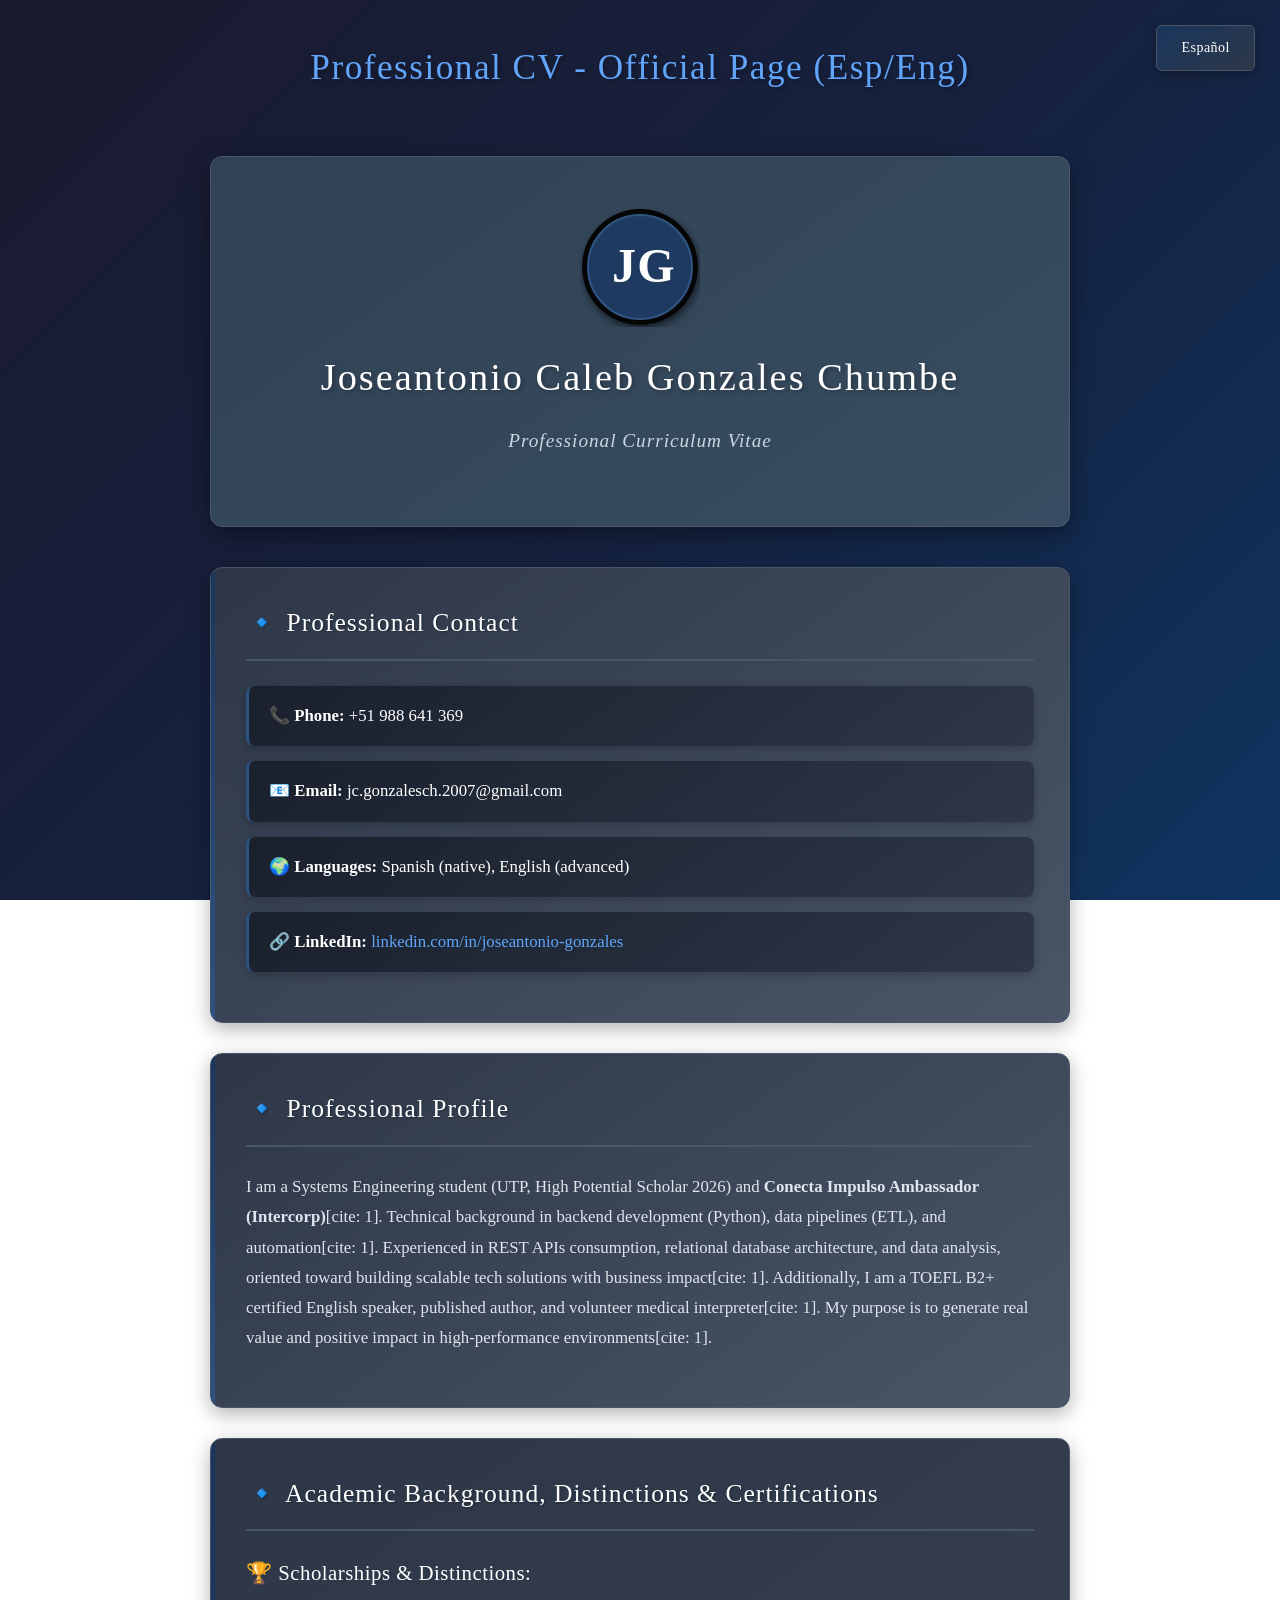
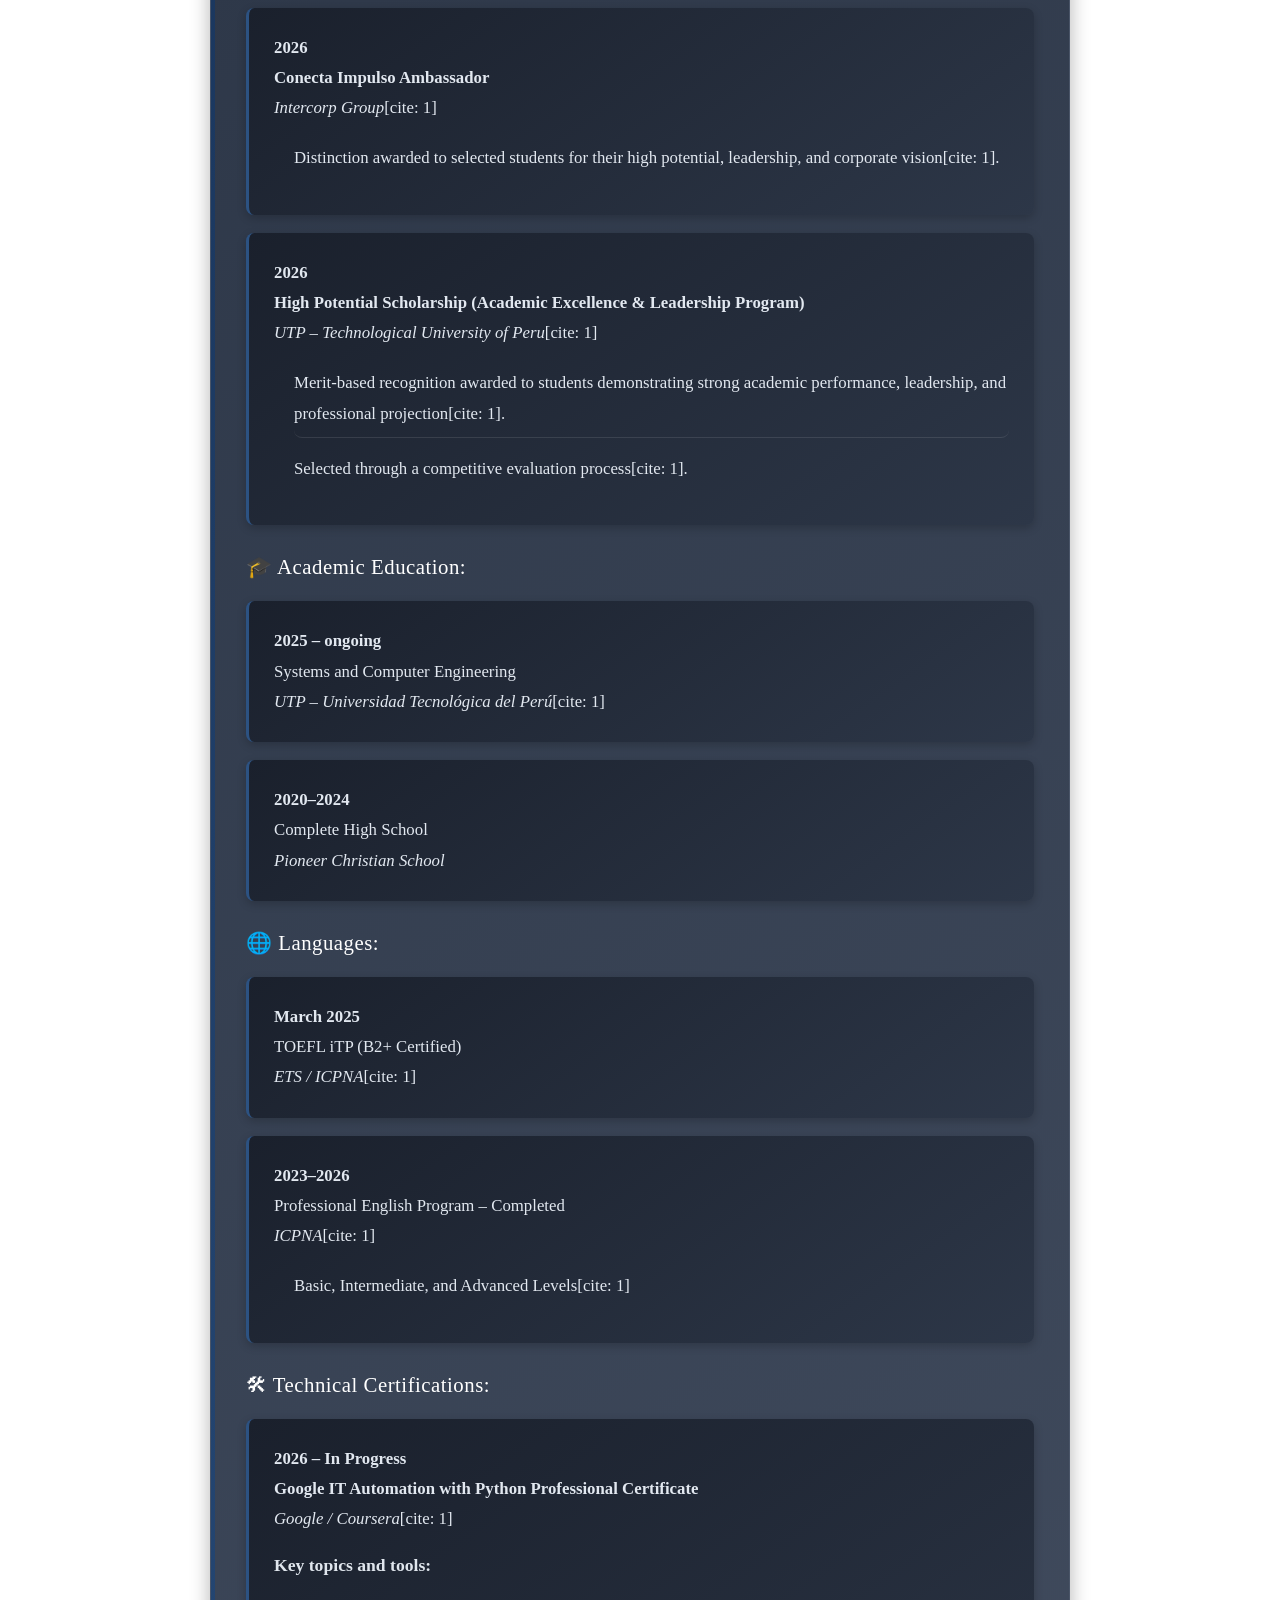
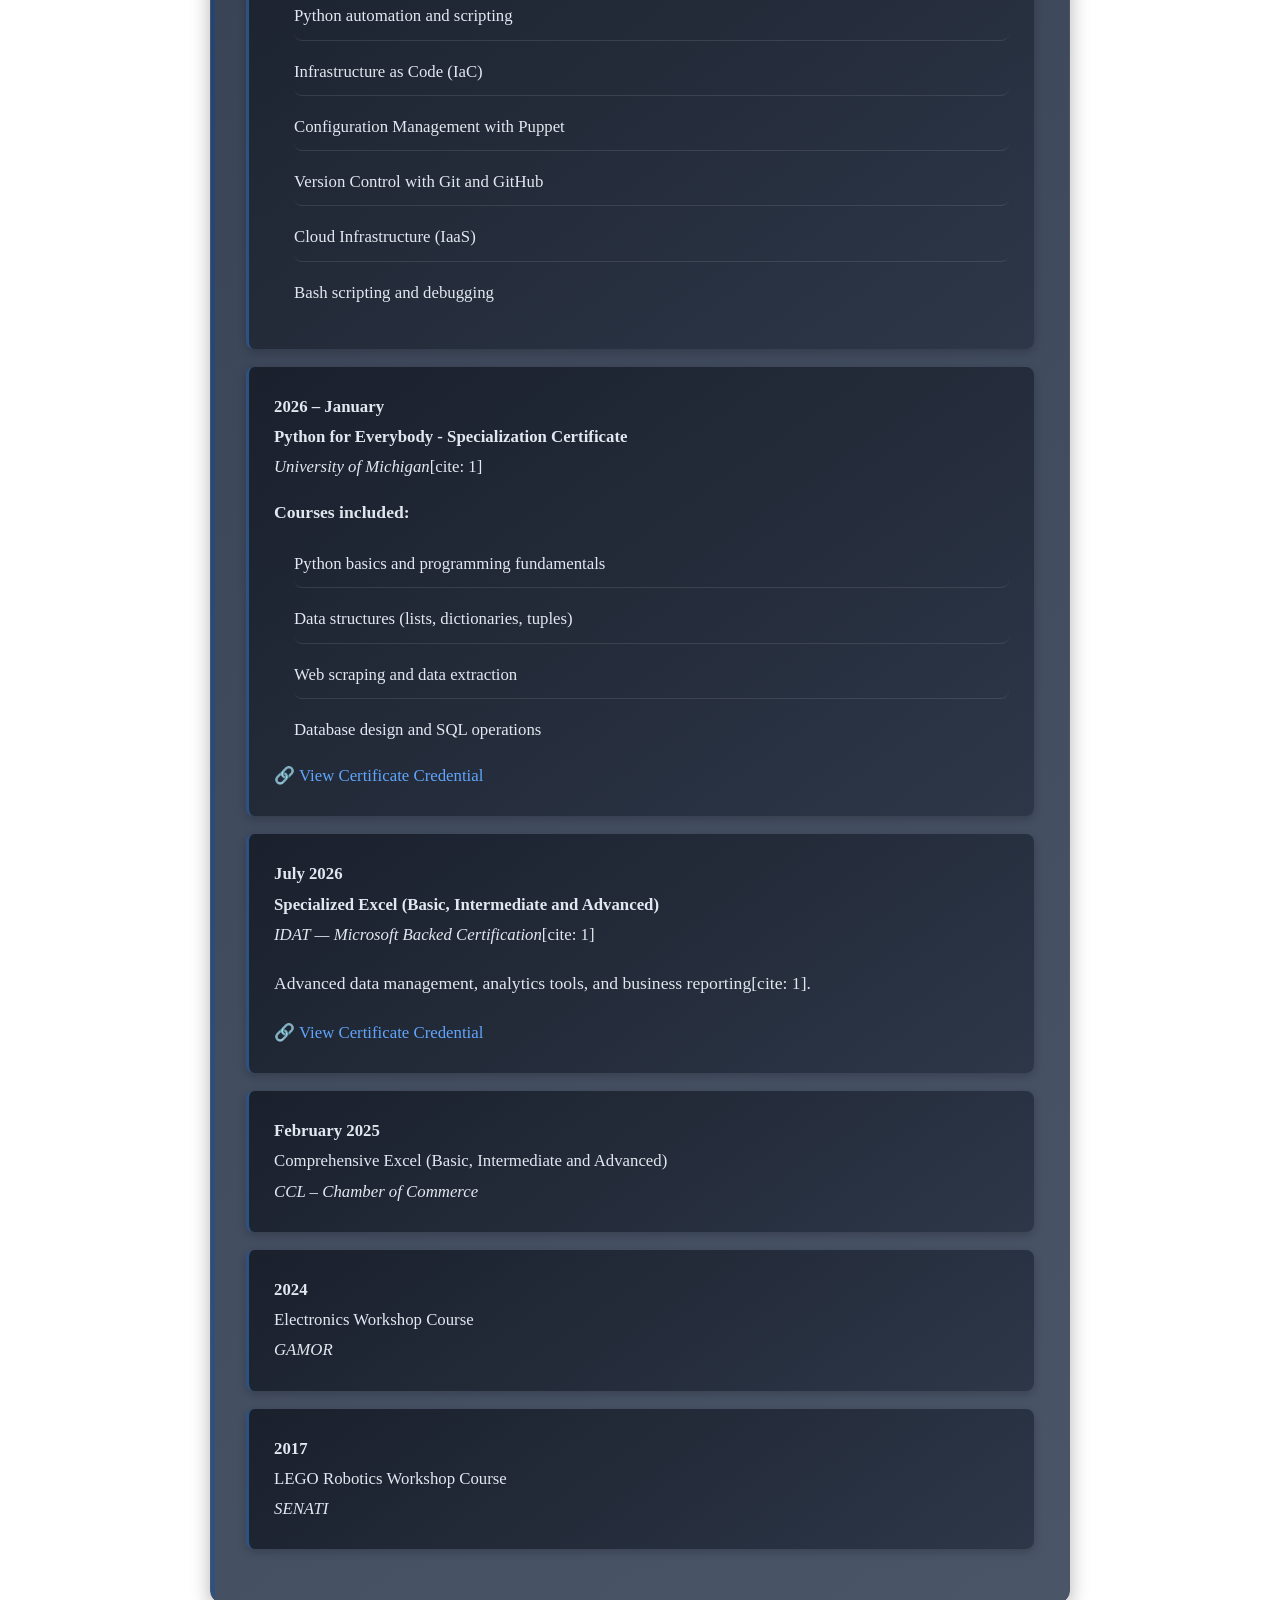
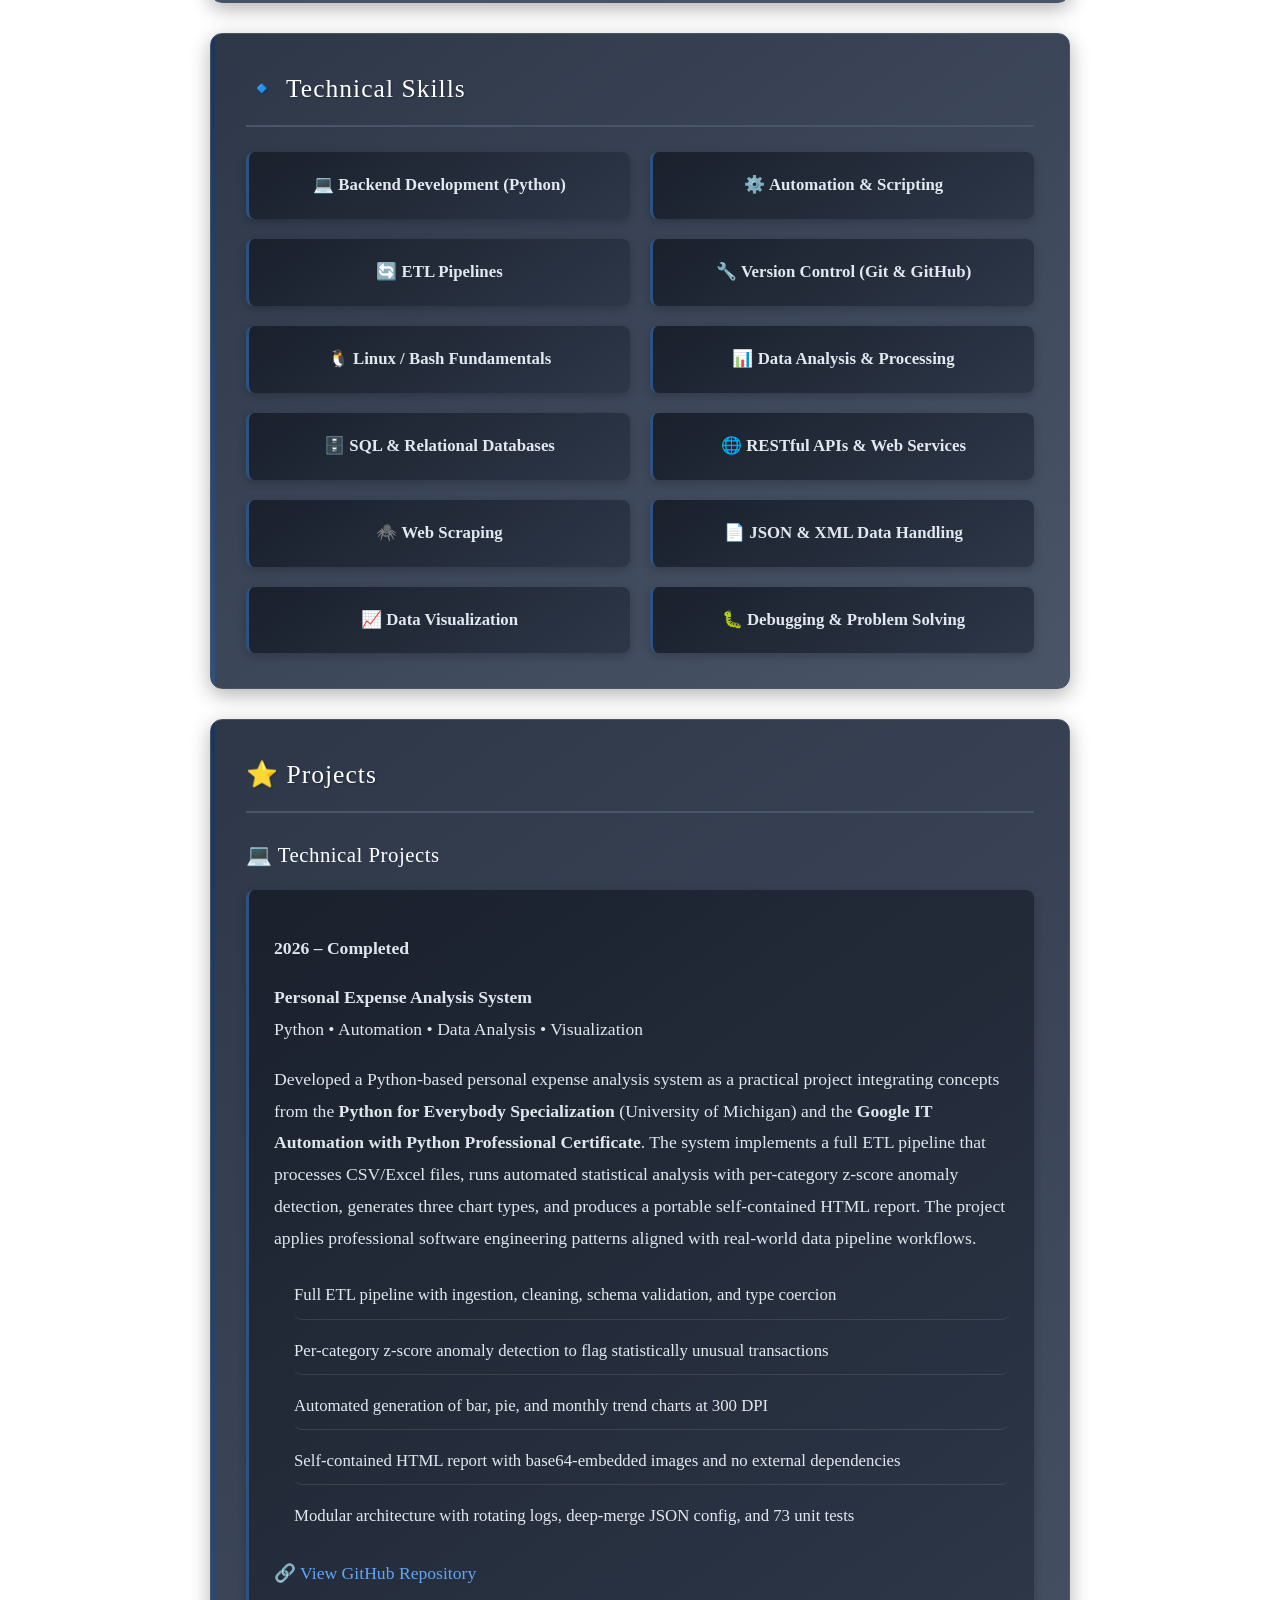
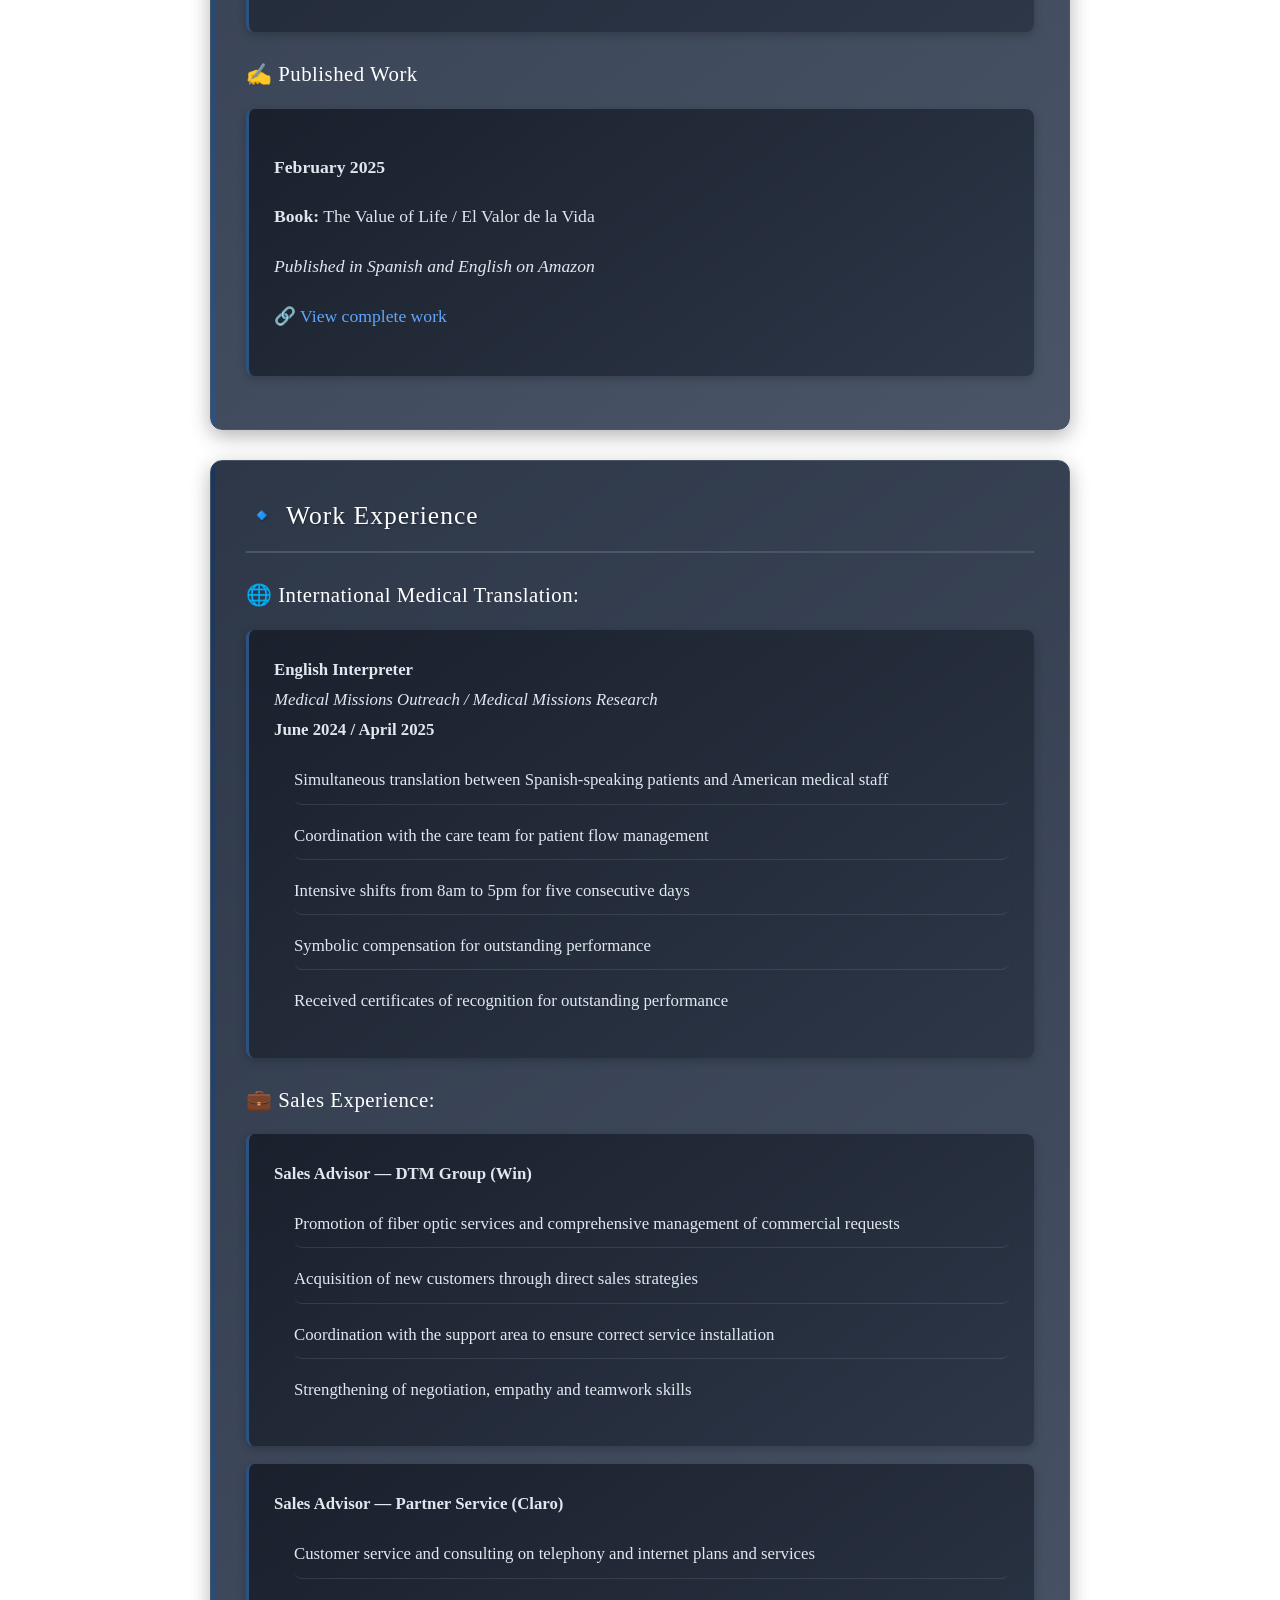
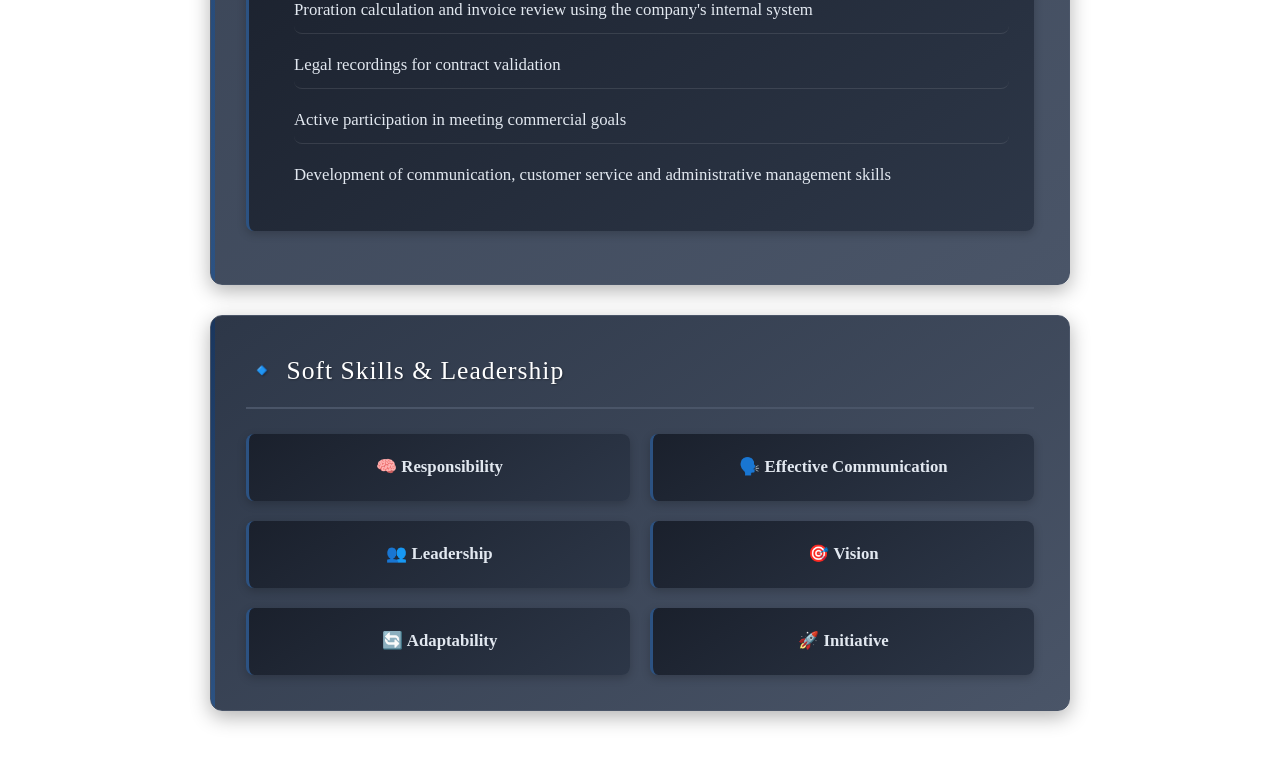
==== commit 46b1b140: "Actualizar CV: certificación IDAT con respaldo Microsoft y credencial Xertify" ====
--- a/index.html
+++ b/index.html
@@ -567,27 +567,34 @@
     <!-- PERFIL PROFESIONAL -->
     <section id="perfil-en" class="fade-in" role="region" aria-labelledby="perfil-en-title">
       <h2 id="perfil-en-title">🔹 Professional Profile</h2>
-      <p>Systems Engineering student at UTP (High Potential Scholarship 2026) and Ambassador of Conecta Impulso (Intercorp). Technical background in backend development (Python), data pipelines (ETL), and automation with certifications from University of Michigan and Microsoft. Specialized in REST API consumption, relational database architecture, and data analysis, focused on building scalable technology solutions with business impact.</p>
+      <p>I am a Systems Engineering student (UTP, High Potential Scholar 2026) and <strong>Conecta Impulso Ambassador (Intercorp)</strong>[cite: 1]. Technical background in backend development (Python), data pipelines (ETL), and automation[cite: 1]. Experienced in REST APIs consumption, relational database architecture, and data analysis, oriented toward building scalable tech solutions with business impact[cite: 1]. Additionally, I am a TOEFL B2+ certified English speaker, published author, and volunteer medical interpreter[cite: 1]. My purpose is to generate real value and positive impact in high-performance environments[cite: 1].</p>
     </section>
     <section id="perfil-es" style="display:none;" class="fade-in" role="region" aria-labelledby="perfil-es-title">
       <h2 id="perfil-es-title">🔹 Perfil Profesional</h2>
-      <p>Estudiante de Ingeniería de Sistemas (UTP, Becario Alto Potencial 2026) y Embajador Conecta Impulso (Intercorp). Formación técnica en desarrollo backend (Python), pipelines de datos (ETL) y automatización con certificación de University of Michigan y Microsoft. Especializado en consumo de APIs REST, arquitectura de bases de datos relacionales y análisis de datos, orientado a construir soluciones tecnológicas escalables con impacto de negocio.</p>
+      <p>Estudiante de Ingeniería de Sistemas (UTP, Becario Alto Potencial 2026) y <strong>Embajador Conecta Impulso (Intercorp)</strong>[cite: 1]. Formación técnica en desarrollo backend (Python), pipelines de datos (ETL) y automatización[cite: 1]. Especializado en consumo de APIs REST, arquitectura de bases de datos relacionales y análisis de datos, orientado a construir soluciones tecnológicas escalables con impacto de negocio[cite: 1]. Cuenta con nivel de inglés avanzado (TOEFL B2+)[cite: 1], experiencia como intérprete médico voluntario[cite: 1] y autor publicado. Mi propósito es generar un impacto real y positivo en cada proyecto en el que participe[cite: 1].</p>
     </section>
 
     <!-- FORMACIÓN ACADÉMICA Y CERTIFICACIONES -->
     <section id="formacion-en" class="fade-in" role="region" aria-labelledby="formacion-en-title">
-      <h2 id="formacion-en-title">🔹 Academic Background and Certifications</h2>
-      
-      <h3>🏆 Scholarship:</h3>
-      <ul>
+      <h2 id="formacion-en-title">🔹 Academic Background, Distinctions & Certifications</h2>
+      
+      <h3>🏆 Scholarships & Distinctions:</h3>
+      <ul>
+        <li>
+          <strong>2026</strong><br>
+          <strong>Conecta Impulso Ambassador</strong><br>
+          <em>Intercorp Group</em>[cite: 1]
+          <ul>
+            <li>Distinction awarded to selected students for their high potential, leadership, and corporate vision[cite: 1].</li>
+          </ul>
+        </li>
         <li>
           <strong>2026</strong><br>
           <strong>High Potential Scholarship (Academic Excellence & Leadership Program)</strong><br>
-          <em>UTP – Technological University of Peru</em>
-          <ul>
-            <li>Merit-based recognition awarded to students demonstrating strong academic performance, leadership, and professional projection.</li>
-            <li>Selected through a competitive process including academic, cognitive, and institutional interview evaluations.</li>
-            <li>Program designed to foster academic and professional growth in high-potential students.</li>
+          <em>UTP – Technological University of Peru</em>[cite: 1]
+          <ul>
+            <li>Merit-based recognition awarded to students demonstrating strong academic performance, leadership, and professional projection[cite: 1].</li>
+            <li>Selected through a competitive evaluation process[cite: 1].</li>
           </ul>
         </li>
       </ul>
@@ -597,7 +604,7 @@
         <li>
           <strong>2025 – ongoing</strong><br>
           Systems and Computer Engineering<br>
-          <em>UTP – Universidad Tecnológica del Perú</em>
+          <em>UTP – Universidad Tecnológica del Perú</em>[cite: 1]
         </li>
         <li>
           <strong>2020–2024</strong><br>
@@ -610,17 +617,15 @@
       <ul>
         <li>
           <strong>March 2025</strong><br>
-          TOEFL iTP<br>
-          <em>ICPNA</em>
+          TOEFL iTP (B2+ Certified)<br>
+          <em>ETS / ICPNA</em>[cite: 1]
         </li>
         <li>
           <strong>2023–2026</strong><br>
           Professional English Program – Completed<br>
-          <em>ICPNA</em>
-          <ul>
-            <li>Basic Level</li>
-            <li>Intermediate Level</li>
-            <li>Advanced Level</li>
+          <em>ICPNA</em>[cite: 1]
+          <ul>
+            <li>Basic, Intermediate, and Advanced Levels[cite: 1]</li>
           </ul>
         </li>
       </ul>
@@ -630,7 +635,7 @@
         <li>
           <strong>2026 – In Progress</strong><br>
           <strong>Google IT Automation with Python Professional Certificate</strong><br>
-          <em>Google / Coursera</em>
+          <em>Google / Coursera</em>[cite: 1]
           <p class="course-list-intro"><strong>Key topics and tools:</strong></p>
           <ul>
             <li>Python automation and scripting</li>
@@ -639,29 +644,26 @@
             <li>Version Control with Git and GitHub</li>
             <li>Cloud Infrastructure (IaaS)</li>
             <li>Bash scripting and debugging</li>
-            <li>Test automation and program development</li>
           </ul>
         </li>
         <li>
           <strong>2026 – January</strong><br>
           <strong>Python for Everybody - Specialization Certificate</strong><br>
-          <em>University of Michigan</em>
+          <em>University of Michigan</em>[cite: 1]
           <p class="course-list-intro"><strong>Courses included:</strong></p>
           <ul>
             <li>Python basics and programming fundamentals</li>
             <li>Data structures (lists, dictionaries, tuples)</li>
             <li>Web scraping and data extraction</li>
             <li>Database design and SQL operations</li>
-            <li>Capstone project - practical application</li>
-          </ul>
-          <a href="https://www.coursera.org/account/accomplishments/verify/0ONBLQOIS44A" target="_blank" rel="noopener noreferrer">View Certificate</a>
-        </li>
-
+          </ul>
+          🔗 <a href="https://www.coursera.org/account/accomplishments/verify/0ONBLQOIS44A" target="_blank" rel="noopener noreferrer">View Certificate Credential</a>
+        </li>
         <li>
           <strong>July 2026</strong><br>
           <strong>Specialized Excel (Basic, Intermediate and Advanced)</strong><br>
-          <em>IDAT — Microsoft Backed Certification</em>
-          <p>Advanced data management, analytics tools, and business reporting.</p>
+          <em>IDAT — Microsoft Backed Certification</em>[cite: 1]
+          <p>Advanced data management, analytics tools, and business reporting[cite: 1].</p>
           🔗 <a href="https://wallet.xertify.co/certificates/00E3B34DA002" target="_blank" rel="noopener noreferrer">View Certificate Credential</a>
         </li>
         <li>
@@ -683,18 +685,24 @@
     </section>
 
     <section id="formacion-es" style="display:none;" class="fade-in" role="region" aria-labelledby="formacion-es-title">
-      <h2 id="formacion-es-title">🔹 Formación Académica y Certificaciones</h2>
-      
-      <h3>🏆 Beca:</h3>
-      <ul>
+      <h2 id="formacion-es-title">🔹 Formación Académica, Distinciones y Certificaciones</h2>
+      
+      <h3>🏆 Becas y Distinciones:</h3>
+      <ul>
+        <li>
+          <strong>2026</strong><br>
+          <strong>Embajador - Conecta Impulso</strong><br>
+          <em>Grupo Intercorp</em>[cite: 1]
+          <ul>
+            <li>Distinción del Grupo Intercorp otorgada a estudiantes seleccionados por su alto potencial, liderazgo y visión corporativa[cite: 1].</li>
+          </ul>
+        </li>
         <li>
           <strong>2026</strong><br>
           <strong>Beca Alto Potencial (Programa de Excelencia Académica y Liderazgo)</strong><br>
-          <em>UTP – Universidad Tecnológica del Perú</em>
-          <ul>
-            <li>Reconocimiento otorgado a estudiantes con alto rendimiento académico, liderazgo y proyección profesional.</li>
-            <li>Seleccionado mediante un proceso competitivo que incluyó evaluaciones académicas, cognitivas y entrevistas institucionales.</li>
-            <li>Programa orientado a potenciar el desarrollo académico y profesional de estudiantes con alto potencial de impacto.</li>
+          <em>UTP – Universidad Tecnológica del Perú</em>[cite: 1]
+          <ul>
+            <li>Reconocimiento otorgado mediante un proceso competitivo a estudiantes con alto rendimiento académico, liderazgo y proyección profesional[cite: 1].</li>
           </ul>
         </li>
       </ul>
@@ -704,7 +712,7 @@
         <li>
           <strong>2025 – en curso</strong><br>
           Ingeniería de Sistemas e Informática<br>
-          <em>UTP – Universidad Tecnológica del Perú</em>
+          <em>UTP – Universidad Tecnológica del Perú</em>[cite: 1]
         </li>
         <li>
           <strong>2020–2024</strong><br>
@@ -717,17 +725,15 @@
       <ul>
         <li>
           <strong>Marzo 2025</strong><br>
-          TOEFL iTP<br>
-          <em>ICPNA</em>
+          TOEFL iTP (Certificación B2+)<br>
+          <em>ETS / ICPNA</em>[cite: 1]
         </li>
         <li>
           <strong>2023–2026</strong><br>
           Programa Profesional de Inglés – Completado<br>
-          <em>ICPNA</em>
-          <ul>
-            <li>Nivel Básico</li>
-            <li>Nivel Intermedio</li>
-            <li>Nivel Avanzado</li>
+          <em>ICPNA</em>[cite: 1]
+          <ul>
+            <li>Niveles Básico, Intermedio y Avanzado[cite: 1]</li>
           </ul>
         </li>
       </ul>
@@ -737,7 +743,7 @@
         <li>
           <strong>2026 – En Curso</strong><br>
           <strong>Google IT Automation with Python Professional Certificate</strong><br>
-          <em>Google / Coursera</em>
+          <em>Google / Coursera</em>[cite: 1]
           <p class="course-list-intro"><strong>Temas clave y herramientas:</strong></p>
           <ul>
             <li>Automatización y scripting con Python</li>
@@ -746,29 +752,26 @@
             <li>Control de Versiones con Git y GitHub</li>
             <li>Infraestructura Cloud (IaaS)</li>
             <li>Scripting con Bash y depuración</li>
-            <li>Automatización de pruebas y desarrollo de programas</li>
           </ul>
         </li>
         <li>
           <strong>2026 – Enero</strong><br>
           <strong>Python for Everybody - Certificado de Especialización</strong><br>
-          <em>University of Michigan</em>
+          <em>University of Michigan</em>[cite: 1]
           <p class="course-list-intro"><strong>Cursos incluidos:</strong></p>
           <ul>
             <li>Fundamentos de Python y programación básica</li>
             <li>Estructuras de datos (listas, diccionarios, tuplas)</li>
             <li>Web scraping y extracción de datos</li>
             <li>Diseño de bases de datos y operaciones SQL</li>
-            <li>Proyecto final - aplicación práctica</li>
-          </ul>
-          <a href="https://www.coursera.org/account/accomplishments/verify/0ONBLQOIS44A" target="_blank" rel="noopener noreferrer">Ver Certificado</a>
-        </li>
-
+          </ul>
+          🔗 <a href="https://www.coursera.org/account/accomplishments/verify/0ONBLQOIS44A" target="_blank" rel="noopener noreferrer">Ver Credencial de Certificado</a>
+        </li>
         <li>
           <strong>Julio 2026</strong><br>
           <strong>Excel Especializado (Básico, Intermedio y Avanzado)</strong><br>
-          <em>IDAT — Certificación respaldada por Microsoft</em>
-          <p>Manejo avanzado de datos, herramientas de análisis y reportes de negocio.</p>
+          <em>IDAT — Certificación respaldada por Microsoft</em>[cite: 1]
+          <p>Manejo avanzado de datos, herramientas de análisis y reportes de negocio[cite: 1].</p>
           🔗 <a href="https://wallet.xertify.co/certificates/00E3B34DA002" target="_blank" rel="noopener noreferrer">Ver Credencial de Certificado</a>
         </li>
         <li>
@@ -793,8 +796,9 @@
     <section id="technical-skills-en" class="fade-in" role="region" aria-labelledby="technical-skills-en-title">
       <h2 id="technical-skills-en-title">🔹 Technical Skills</h2>
       <div class="soft-skills-grid">
-        <div class="skill-item">💻 <strong>Python Programming (Intermediate)</strong></div>
+        <div class="skill-item">💻 <strong>Backend Development (Python)</strong></div>
         <div class="skill-item">⚙️ <strong>Automation & Scripting</strong></div>
+        <div class="skill-item">🔄 <strong>ETL Pipelines</strong></div>
         <div class="skill-item">🔧 <strong>Version Control (Git & GitHub)</strong></div>
         <div class="skill-item">🐧 <strong>Linux / Bash Fundamentals</strong></div>
         <div class="skill-item">📊 <strong>Data Analysis & Processing</strong></div>
@@ -810,8 +814,9 @@
     <section id="technical-skills-es" style="display:none;" class="fade-in" role="region" aria-labelledby="technical-skills-es-title">
       <h2 id="technical-skills-es-title">🔹 Habilidades Técnicas</h2>
       <div class="soft-skills-grid">
-        <div class="skill-item">💻 <strong>Programación en Python (Intermedio)</strong></div>
+        <div class="skill-item">💻 <strong>Desarrollo Backend (Python)</strong></div>
         <div class="skill-item">⚙️ <strong>Automatización y Scripting</strong></div>
+        <div class="skill-item">🔄 <strong>Pipelines de Datos (ETL)</strong></div>
         <div class="skill-item">🔧 <strong>Control de Versiones (Git y GitHub)</strong></div>
         <div class="skill-item">🐧 <strong>Fundamentos de Linux / Bash</strong></div>
         <div class="skill-item">📊 <strong>Análisis y Procesamiento de Datos</strong></div>
@@ -927,7 +932,7 @@
       <ul>
         <li>
           <strong>English Interpreter</strong><br>
-          <em>Medical Missions Outreach</em><br>
+          <em>Medical Missions Outreach / Medical Missions Research</em><br>
           <strong>June 2024 / April 2025</strong>
           <ul>
             <li>Simultaneous translation between Spanish-speaking patients and American medical staff</li>
@@ -970,7 +975,7 @@
       <ul>
         <li>
           <strong>English Interpreter</strong><br>
-          <em>Medical Missions Outreach</em><br>
+          <em>Medical Missions Outreach / Medical Missions Research</em><br>
           <strong>Junio 2024 / Abril 2025</strong>
           <ul>
             <li>Traducción simultánea entre pacientes hispanohablantes y personal médico estadounidense</li>
@@ -1029,7 +1034,7 @@
         <div class="skill-item">🚀 <strong>Iniciativa</strong></div>
       </div>
     </section>
-  </main>
+</main>
 
   <script>
     // Optimized language toggle functionality with localStorage
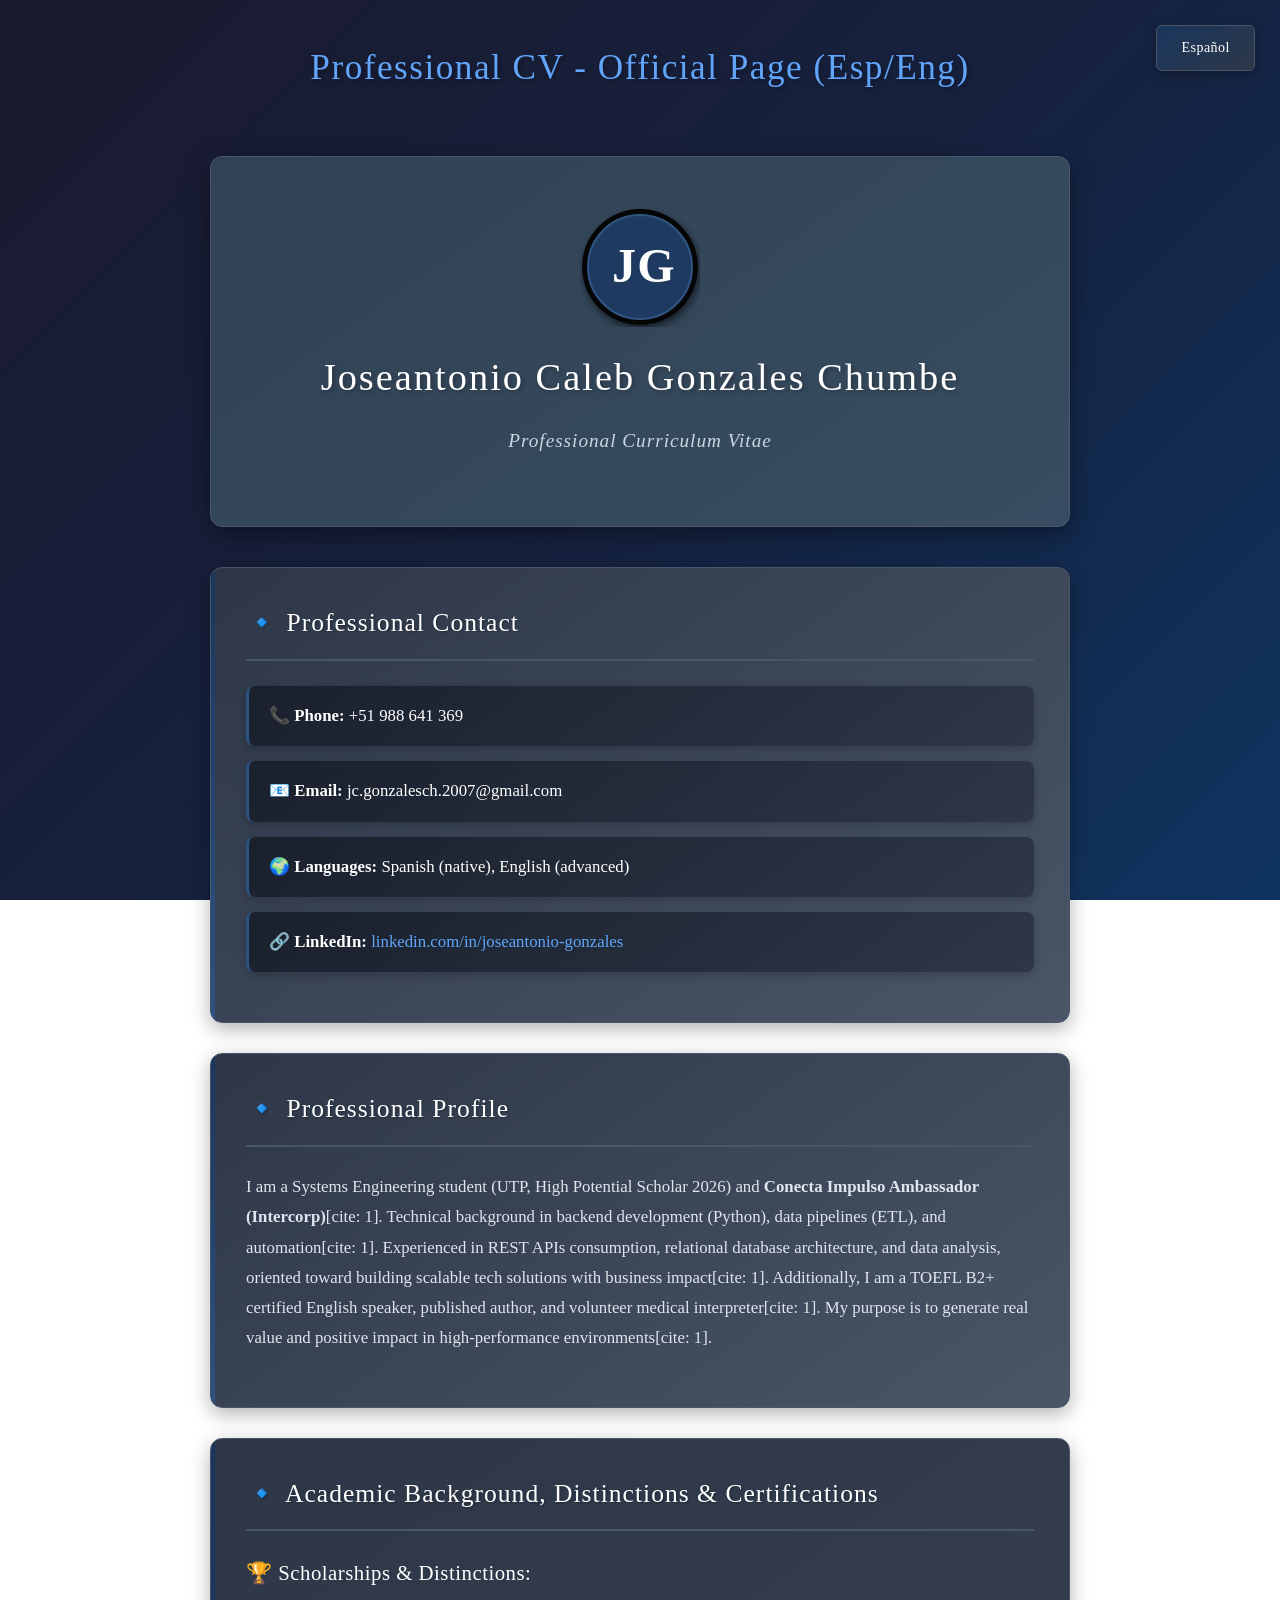
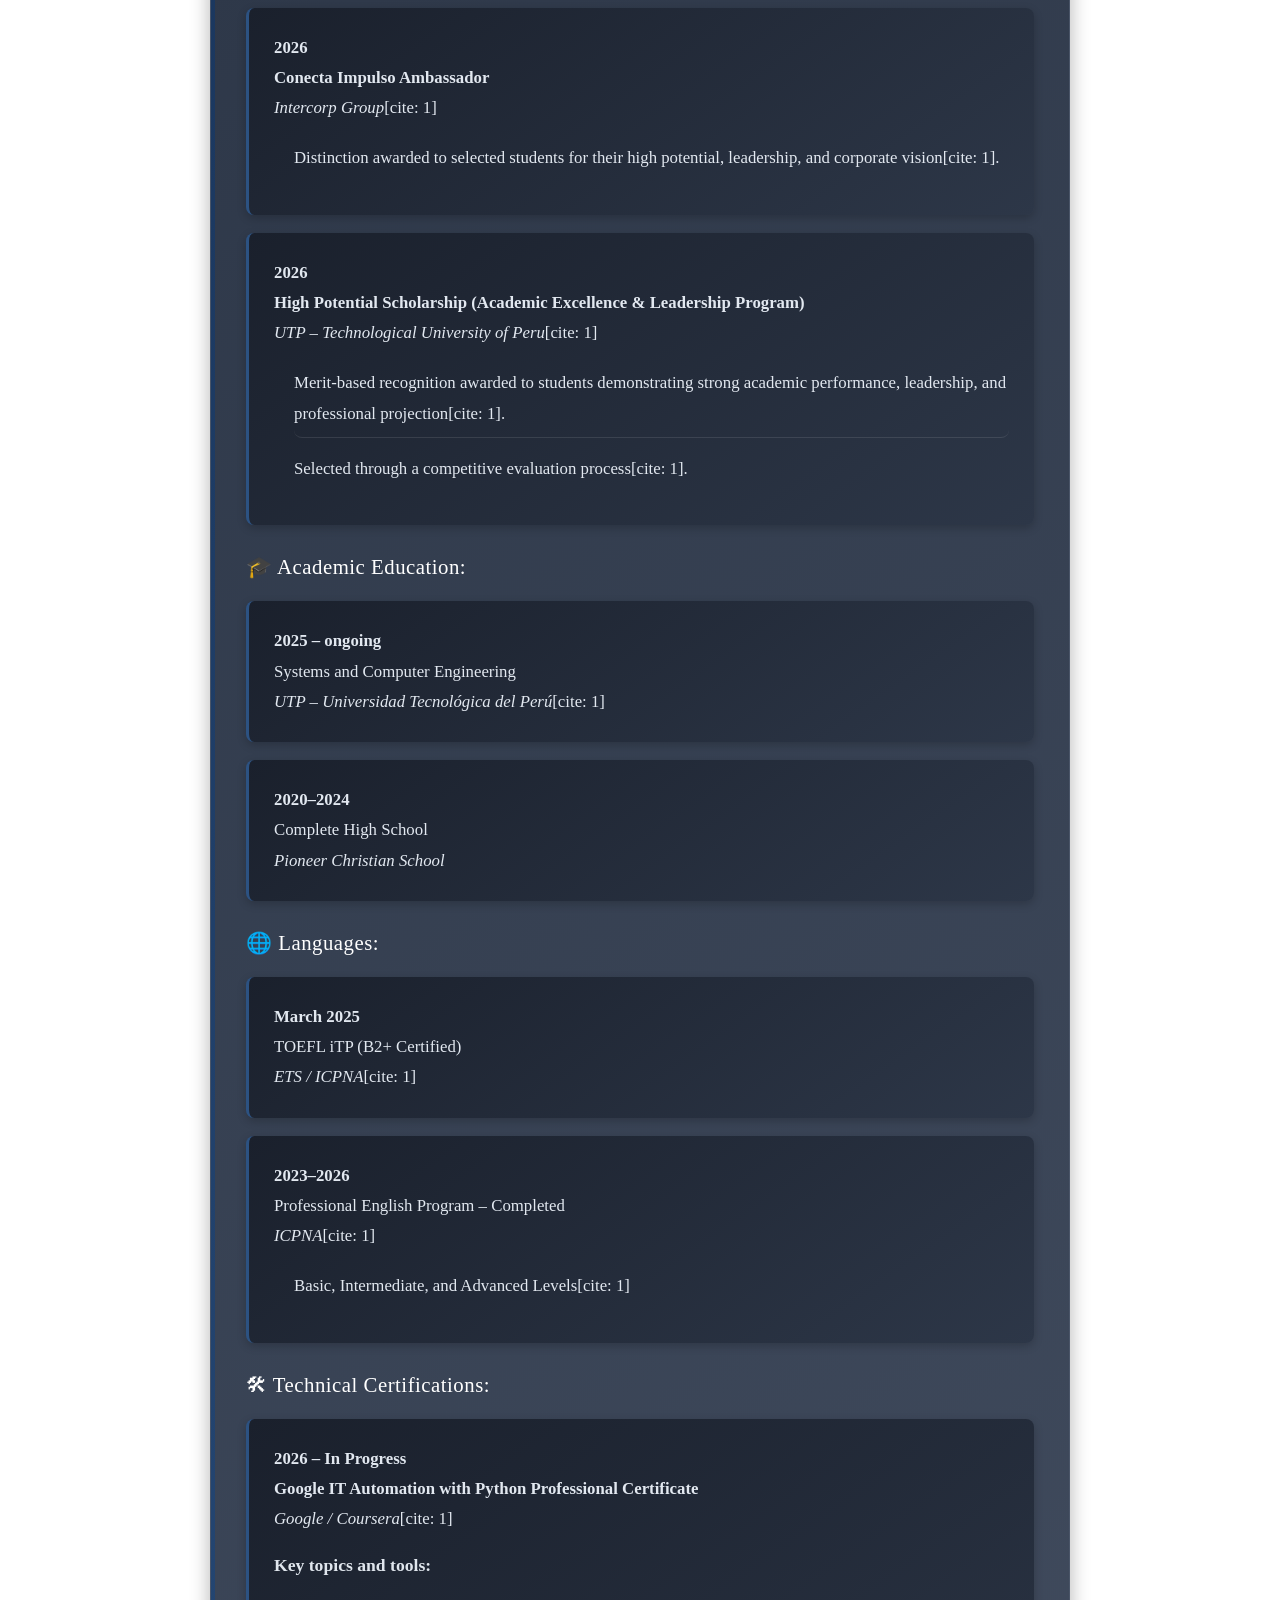
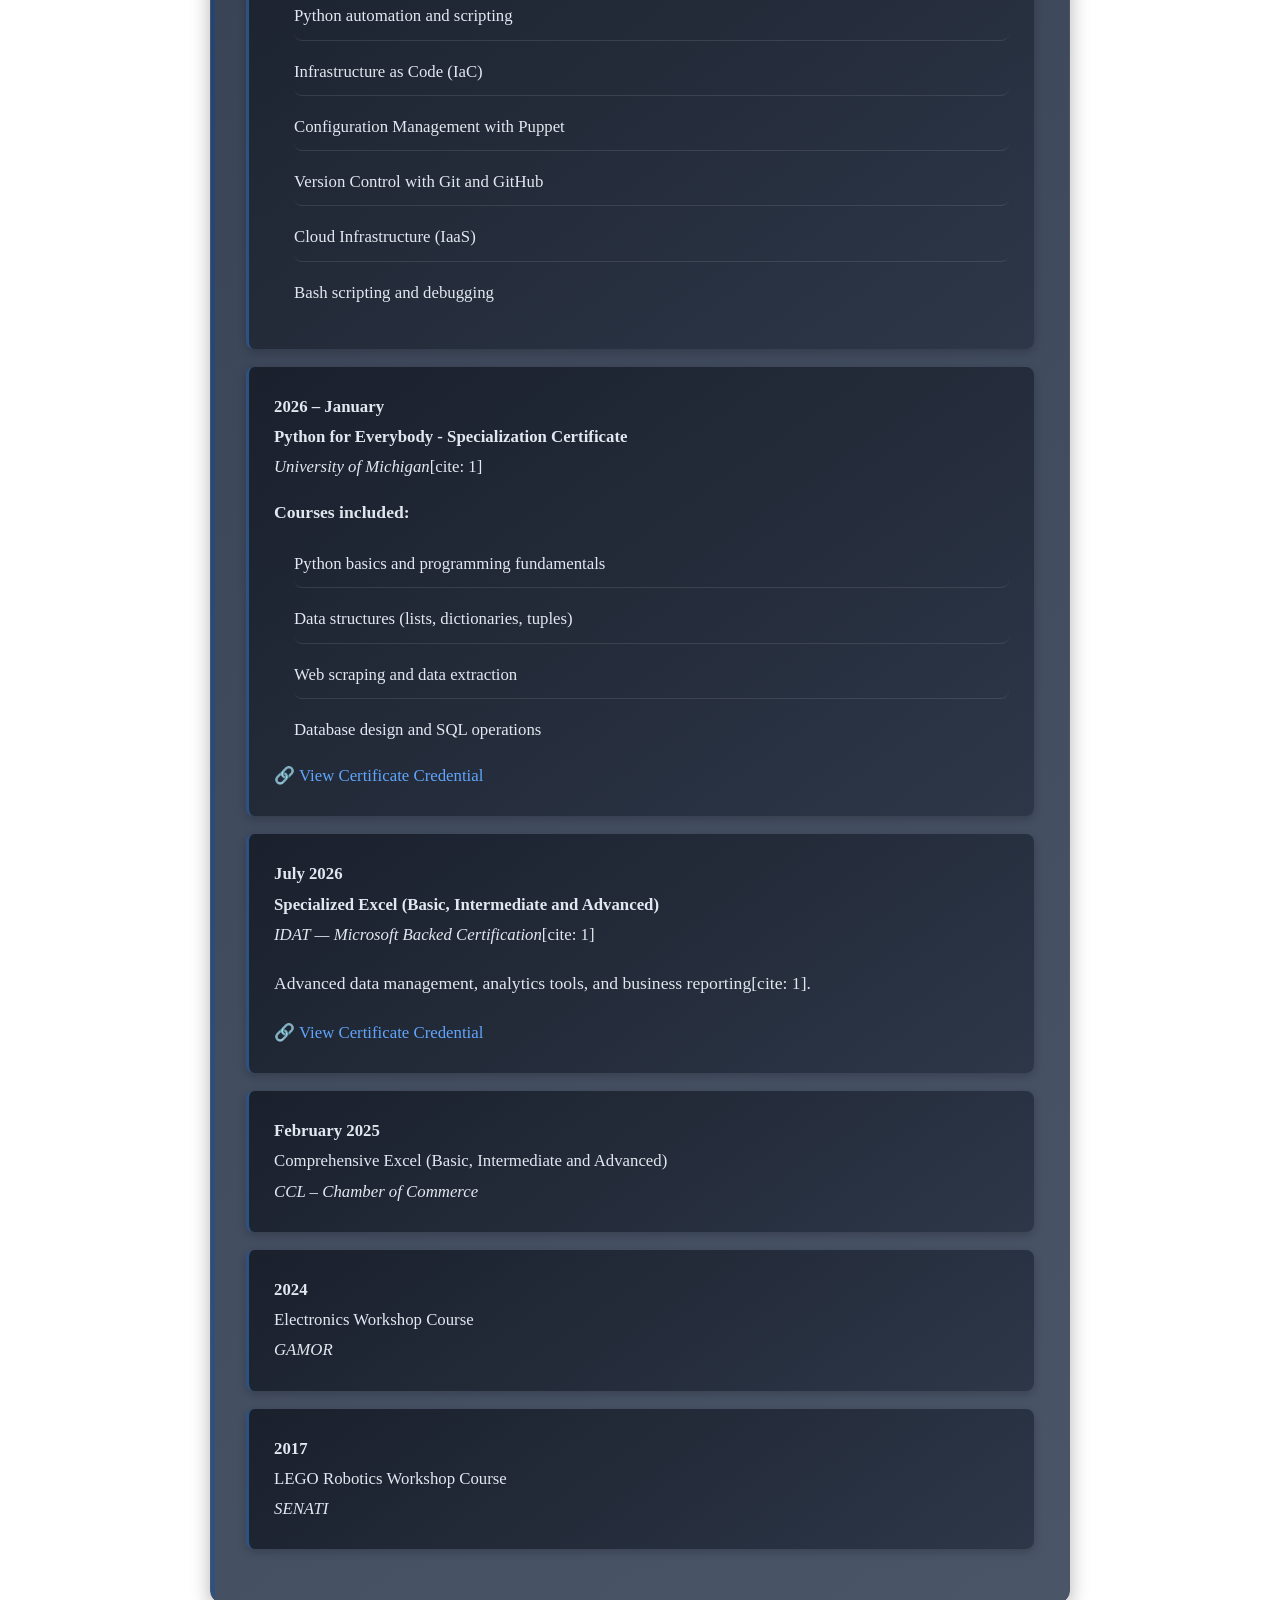
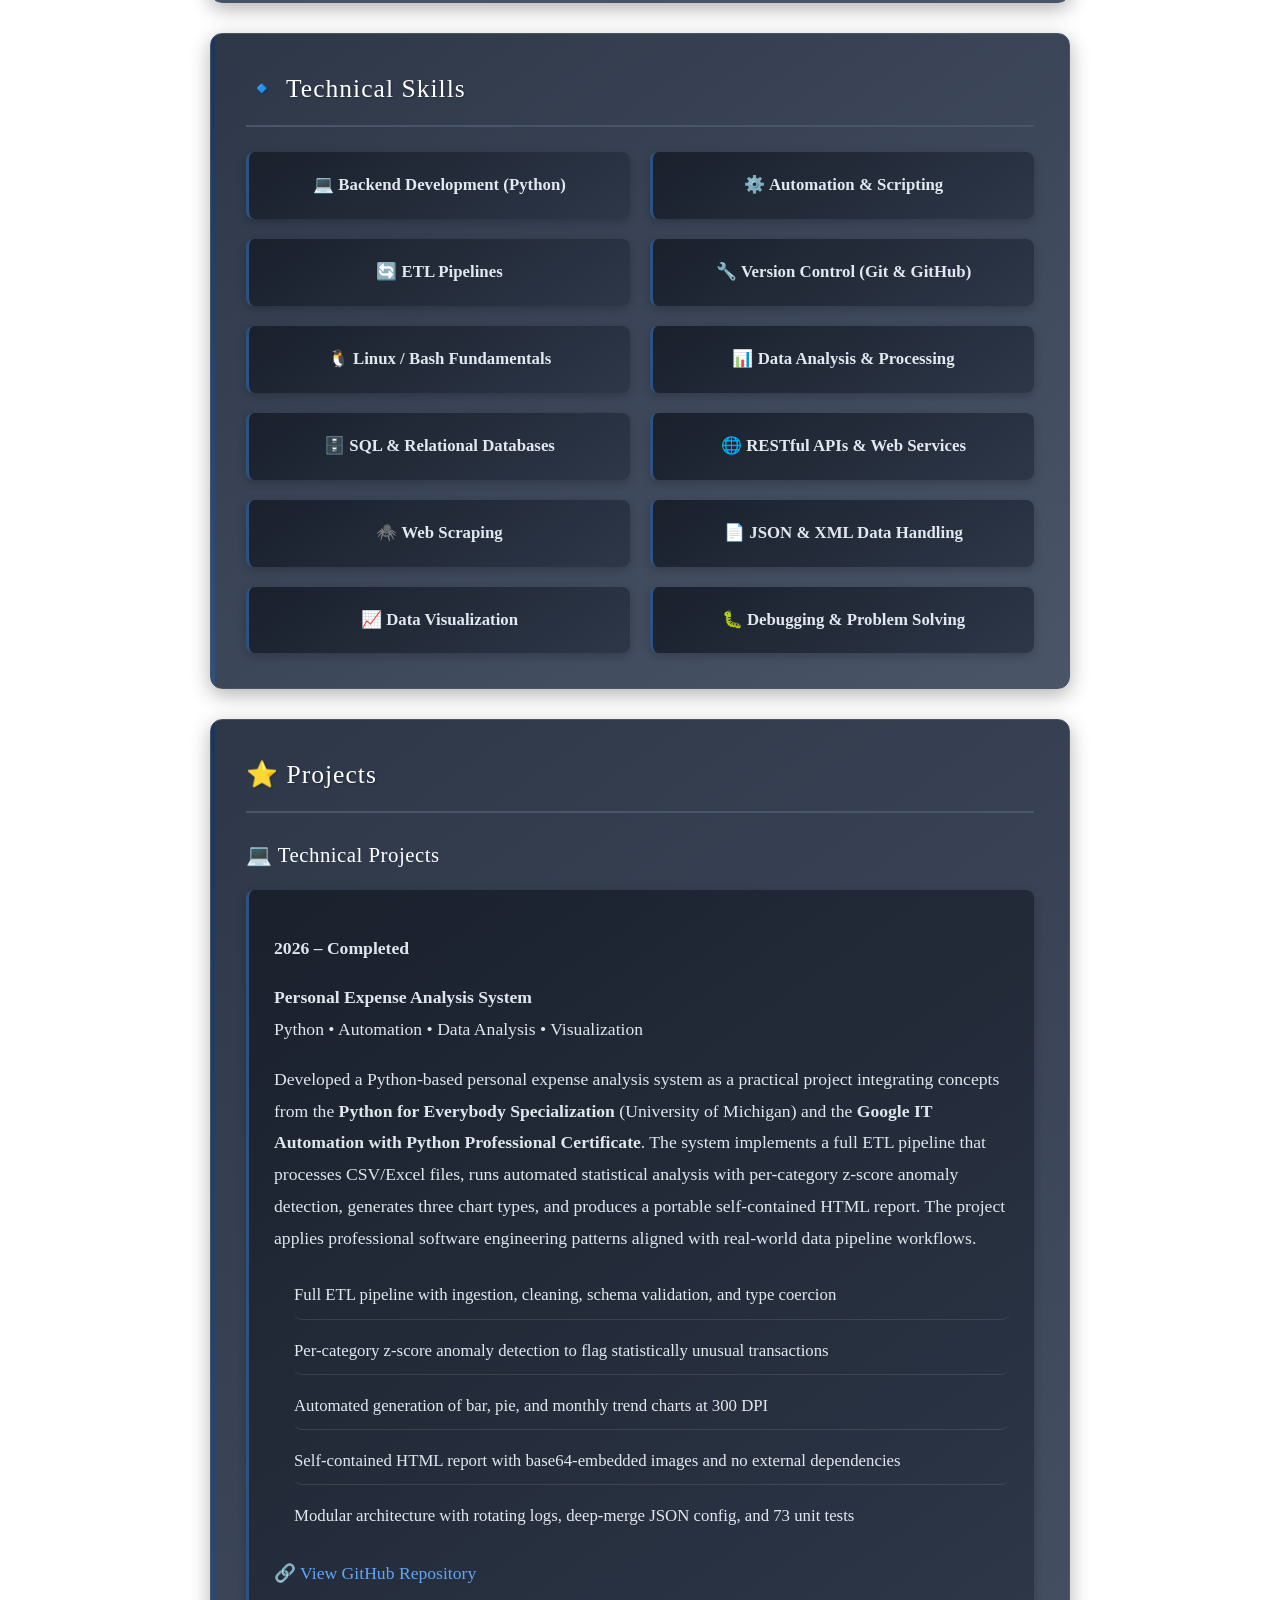
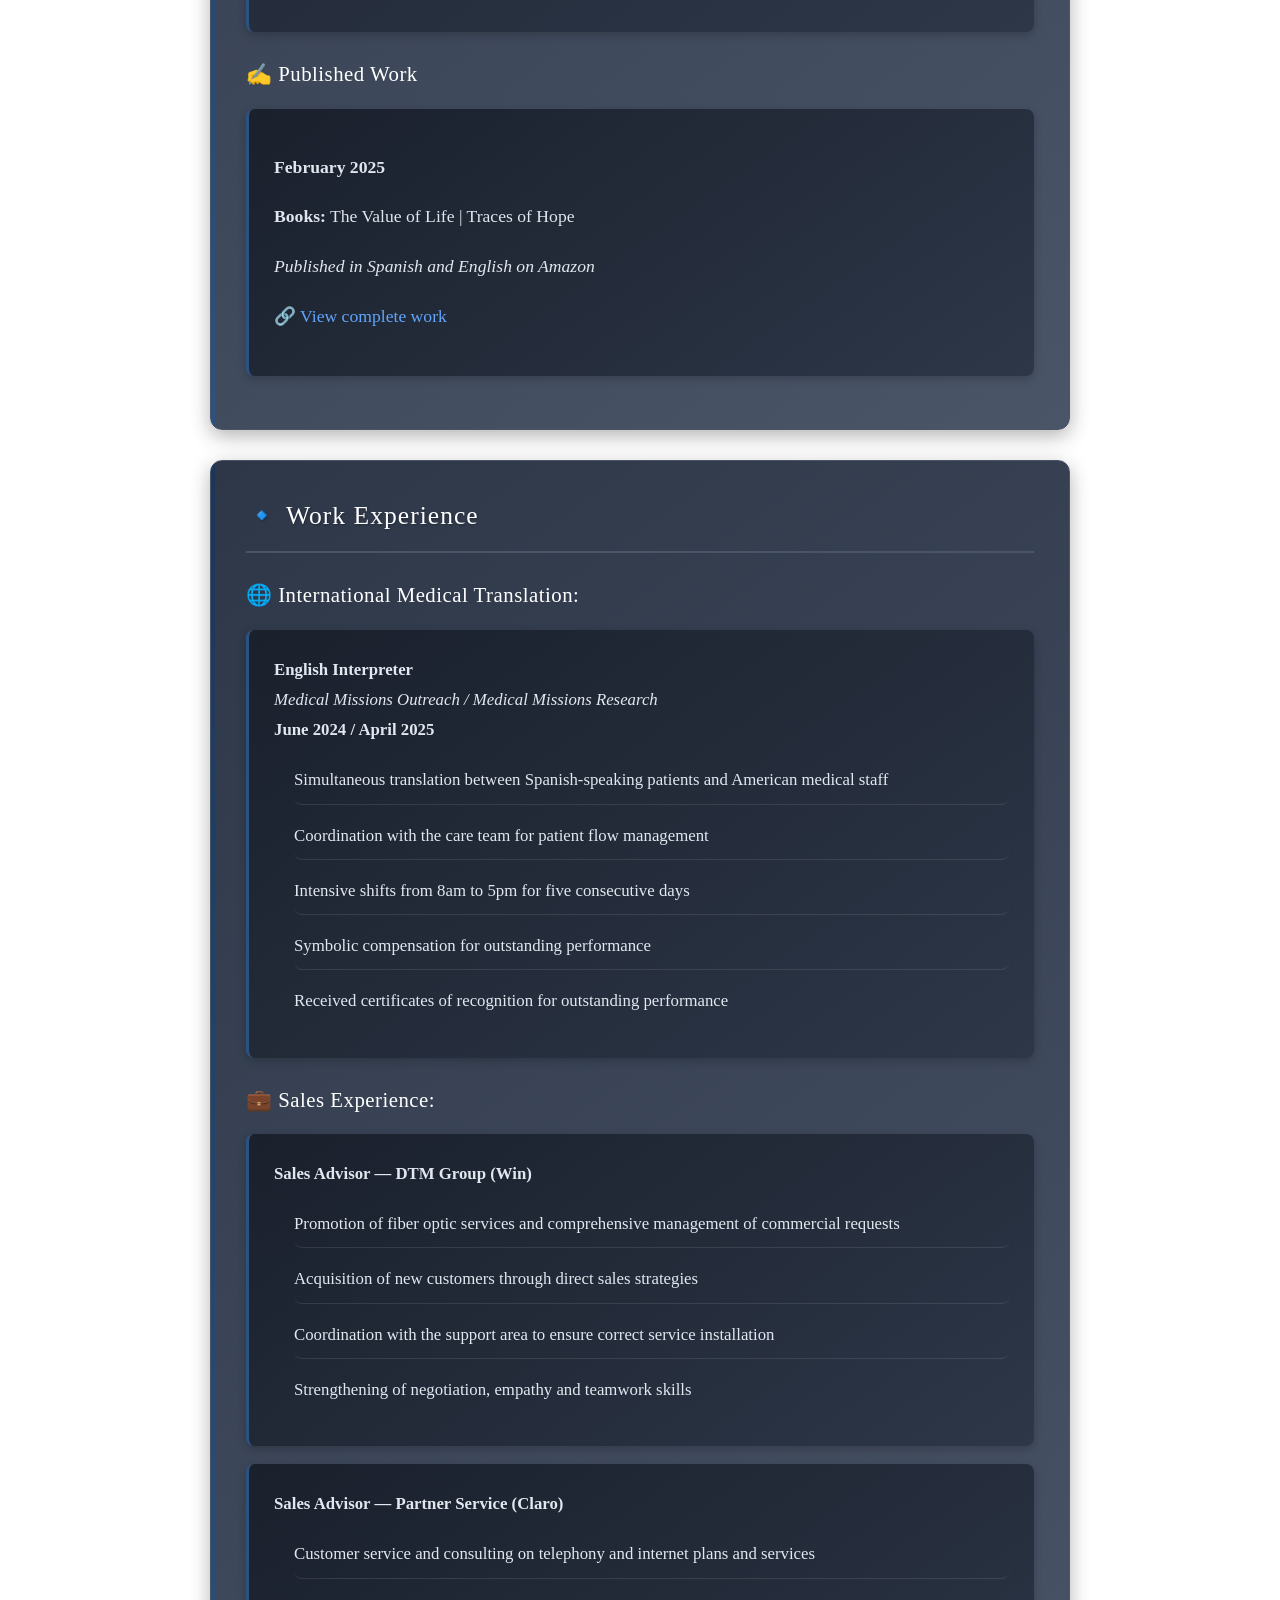
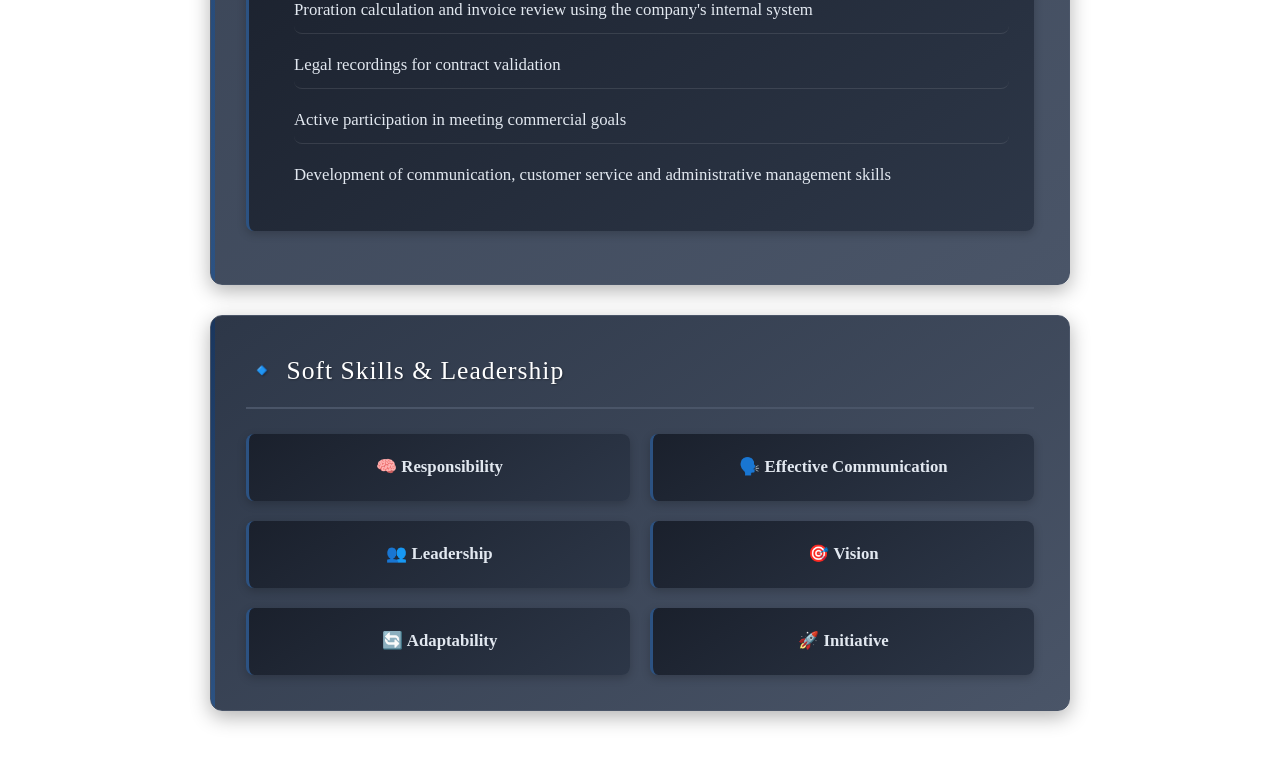
==== commit 97356de3: "Actualizar CV: certificación IDAT con respaldo Microsoft y credencial Xertify" ====
--- a/index.html
+++ b/index.html
@@ -866,7 +866,7 @@
         <li>
           <p><strong>February 2025</strong></p>
           <p>
-            <strong>Book:</strong> The Value of Life / El Valor de la Vida
+            <strong>Books:</strong> The Value of Life | Traces of Hope<br>
           </p>
           <p><em>Published in Spanish and English on Amazon</em></p>
 
@@ -913,7 +913,7 @@
         <li>
           <p><strong>Febrero 2025</strong></p>
           <p>
-            <strong>Libro:</strong> El Valor de la Vida / The Value of Life
+            <strong>Libros:</strong> El Valor de la Vida | Huellas de Esperanza
           </p>
           <p><em>Publicado en español e inglés en Amazon</em></p>
 
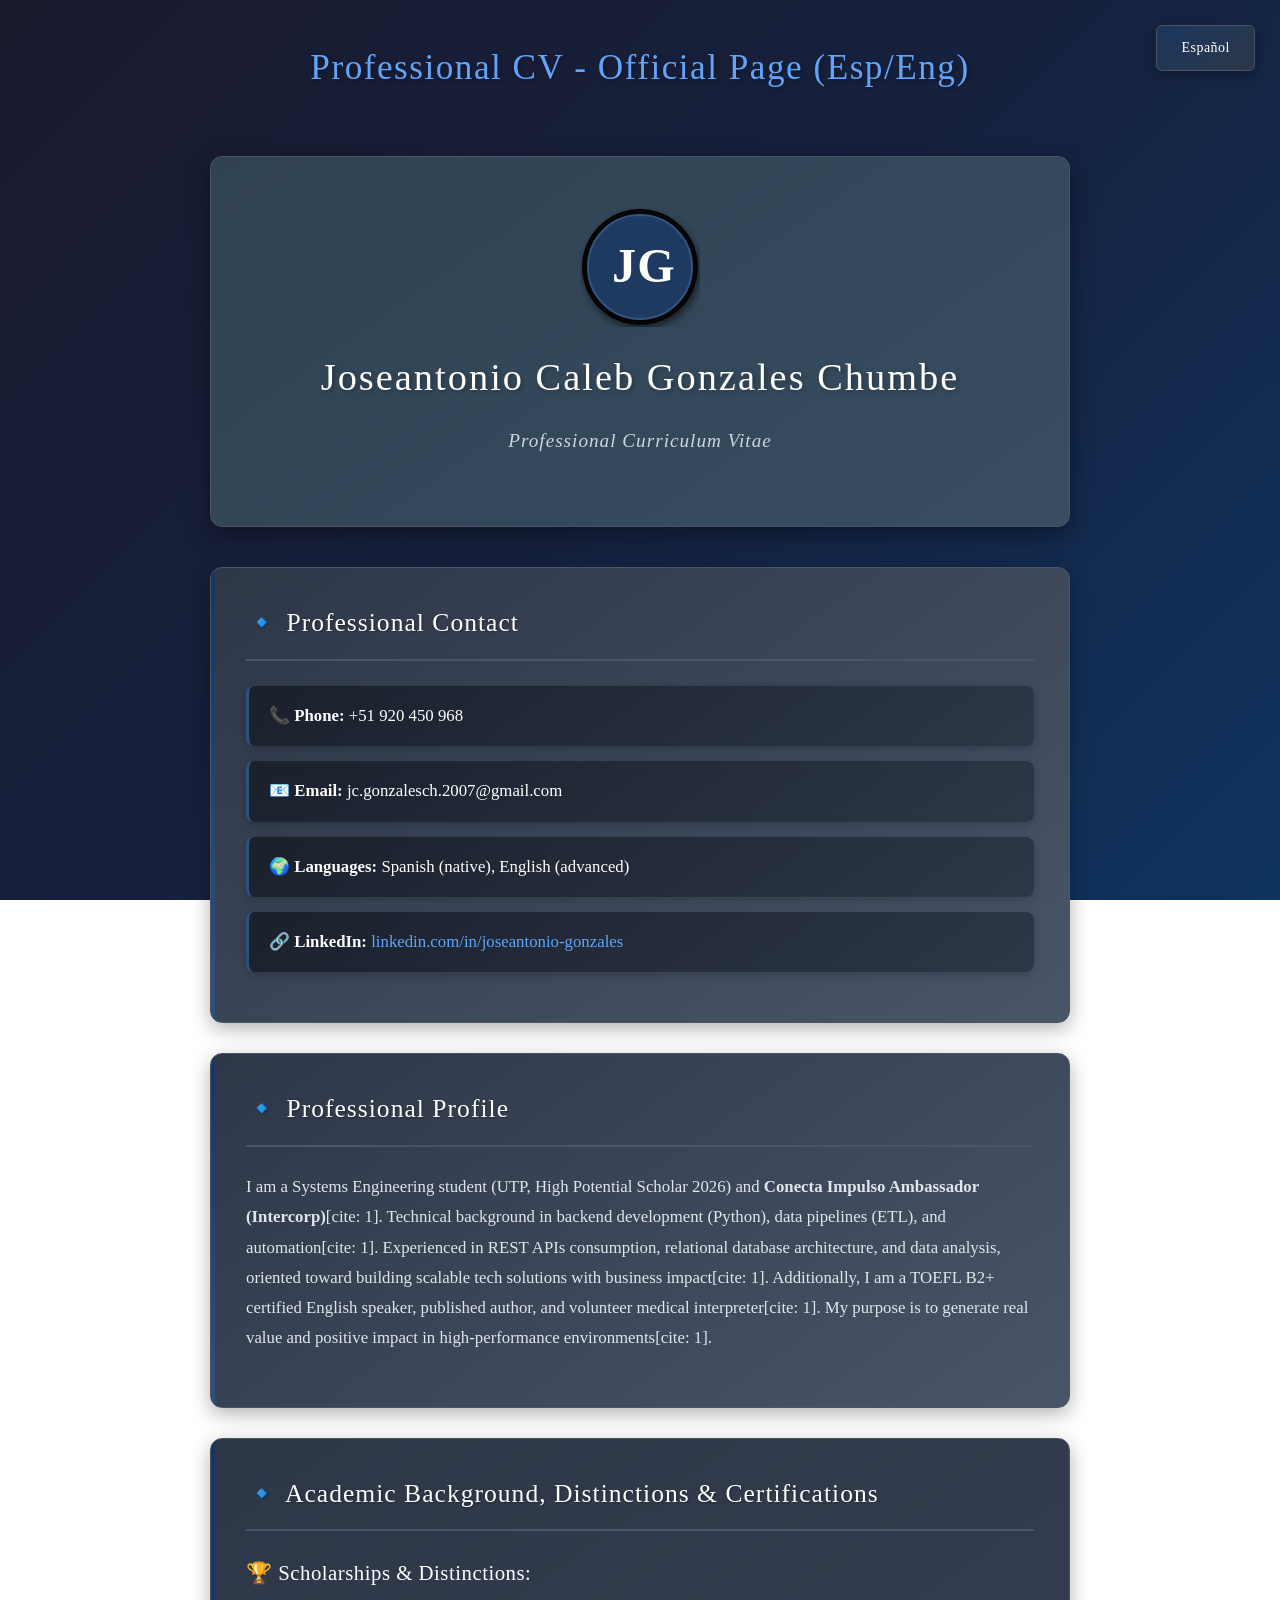
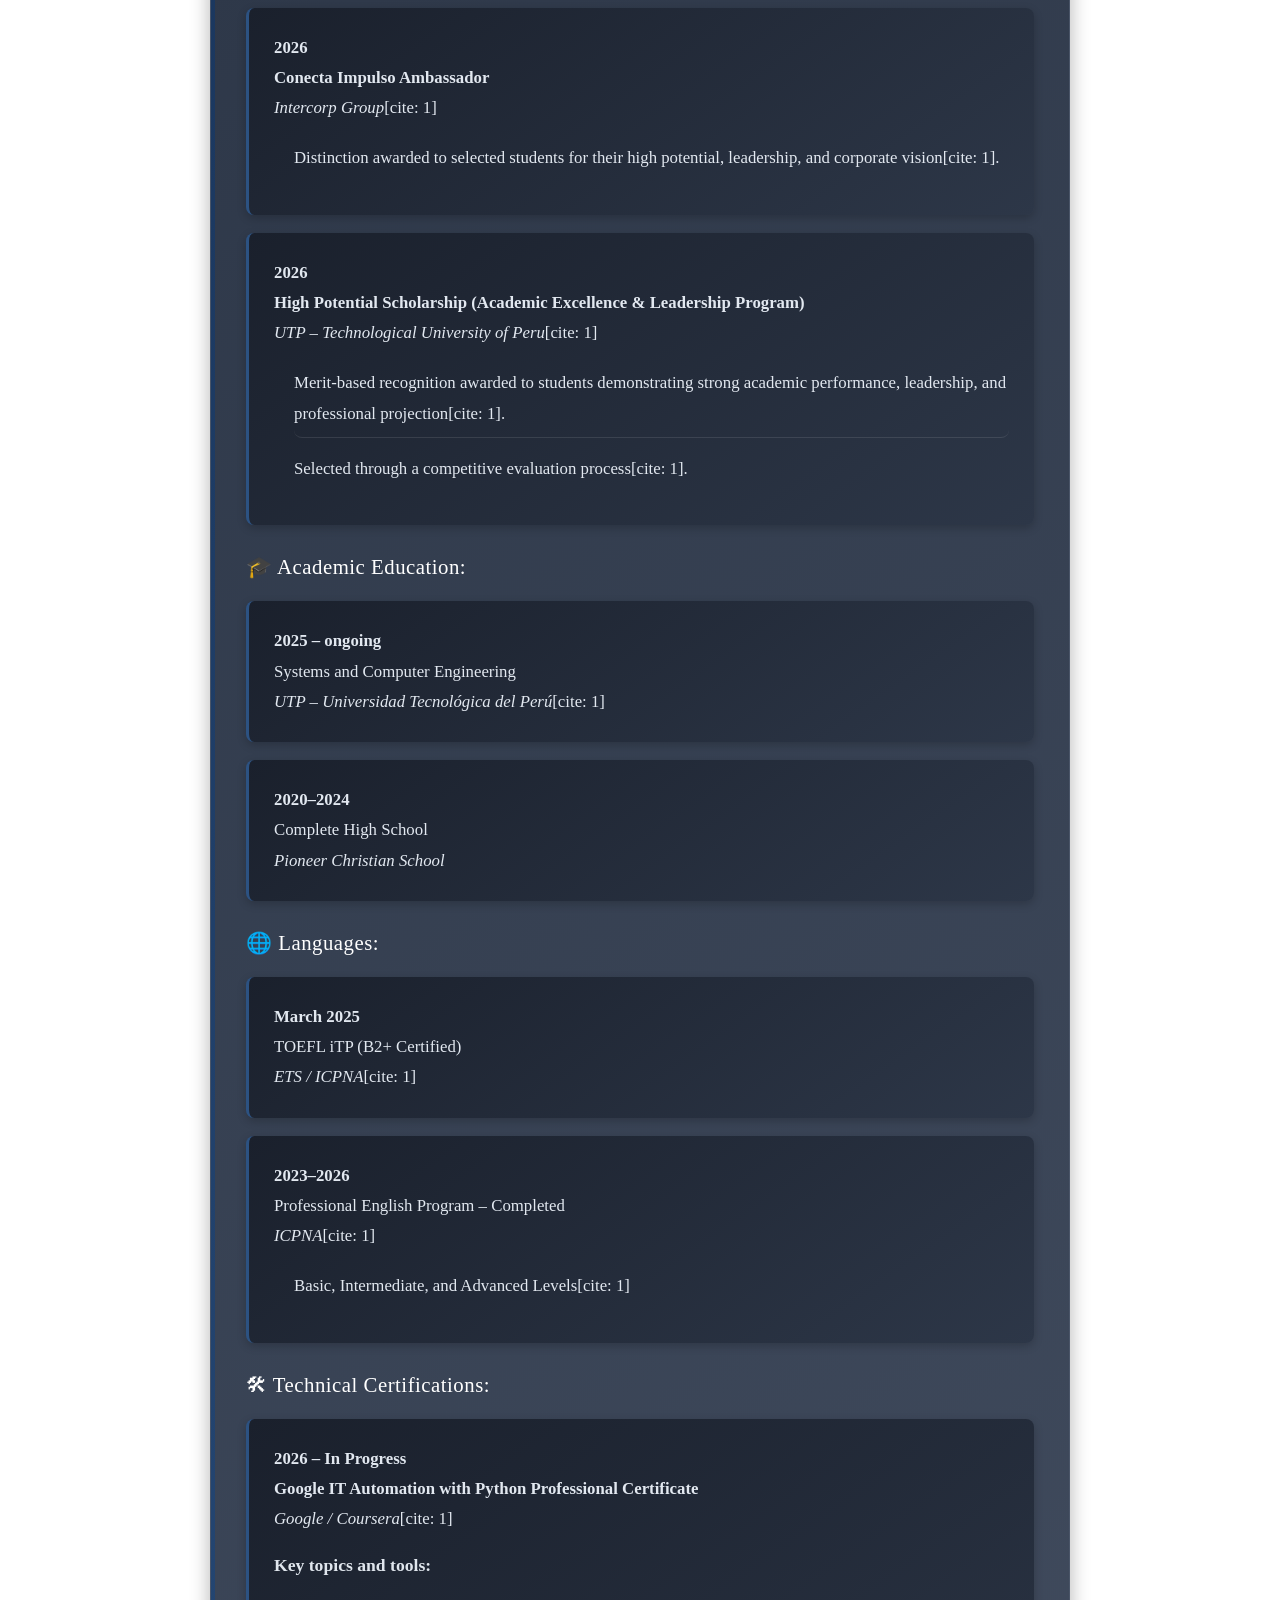
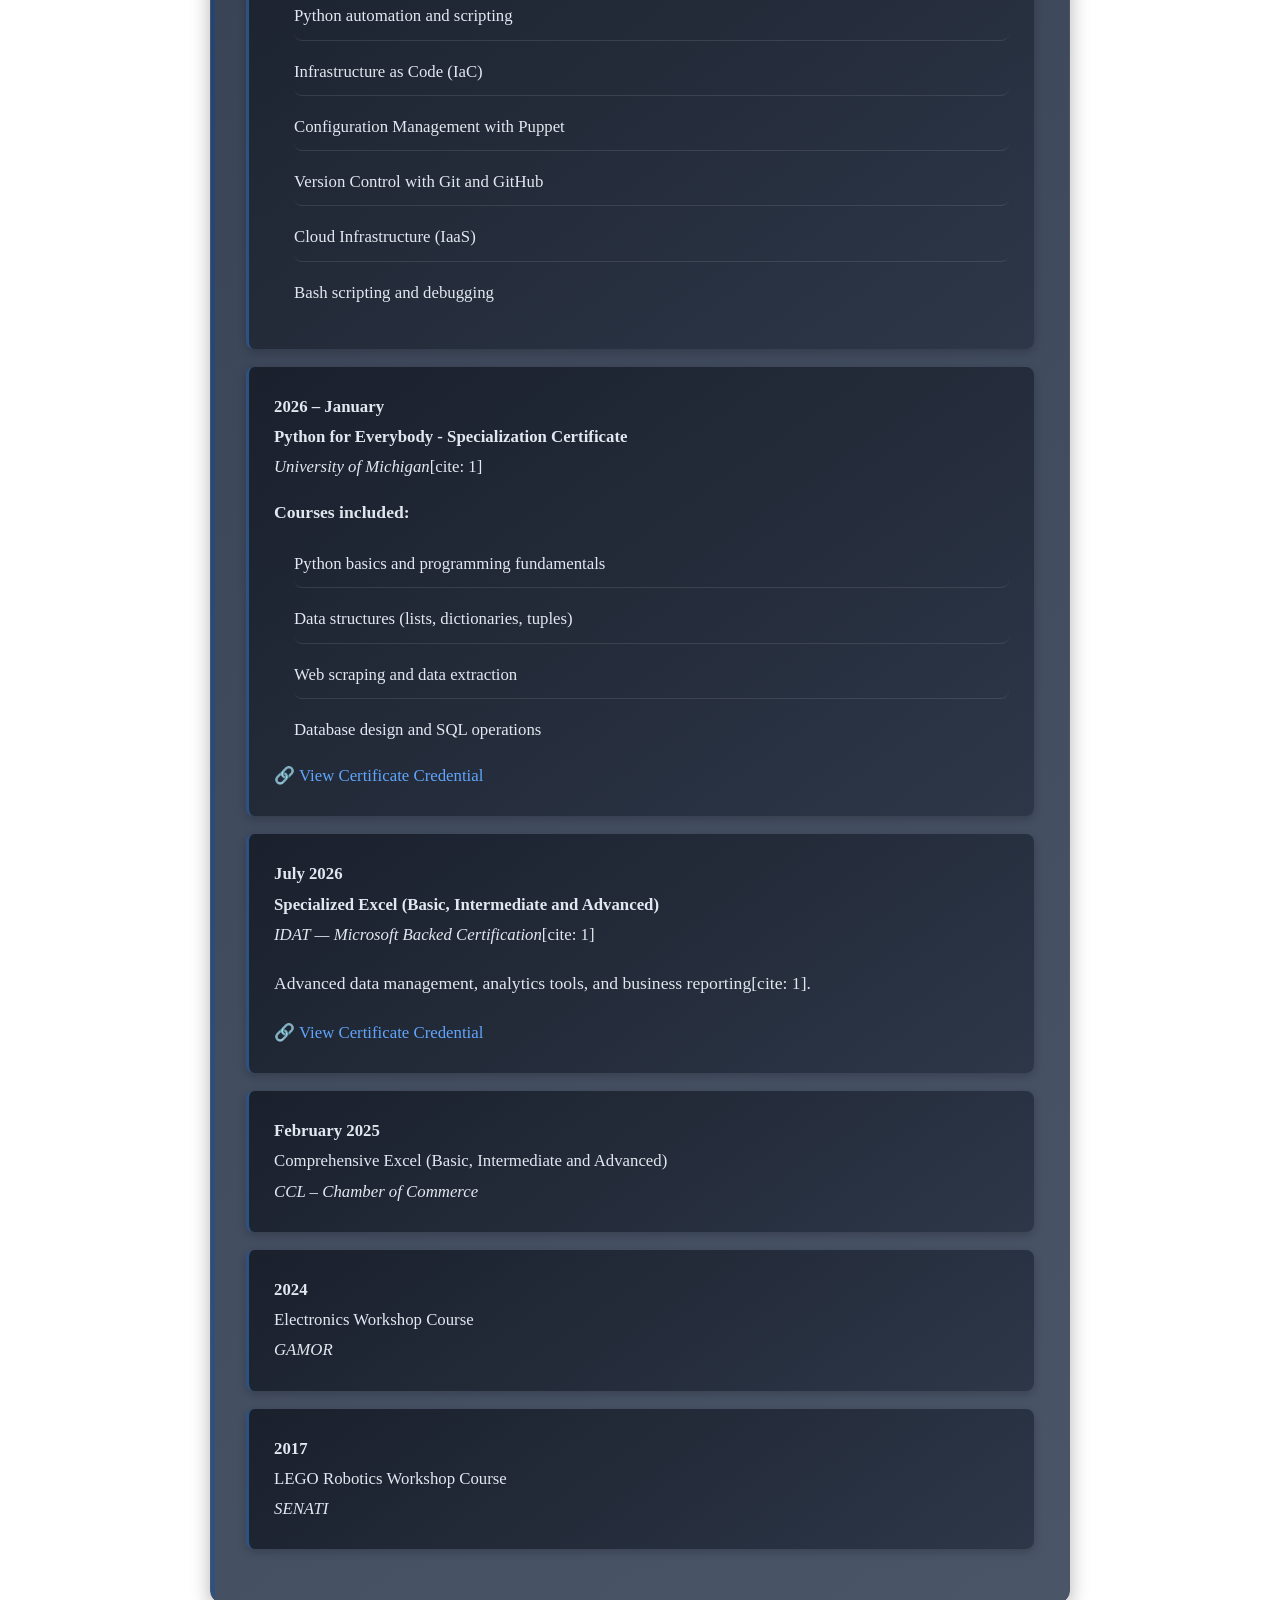
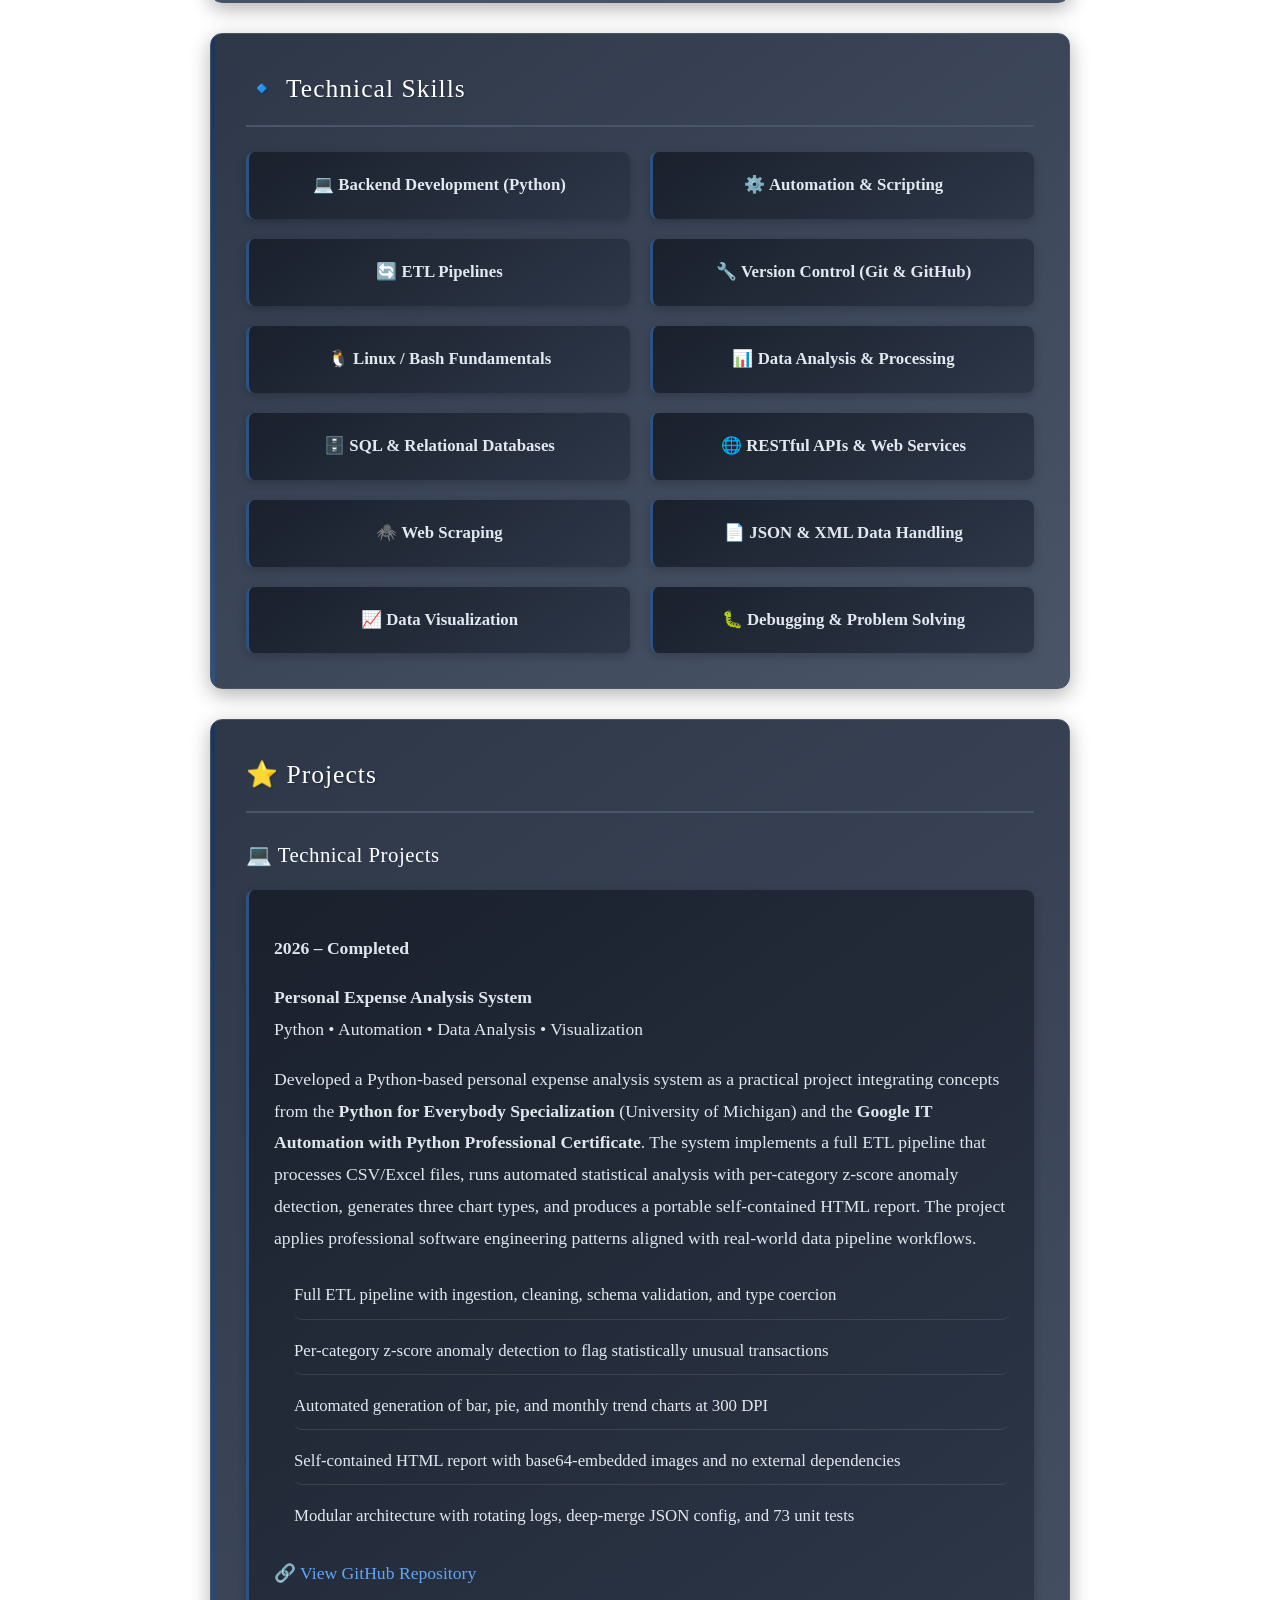
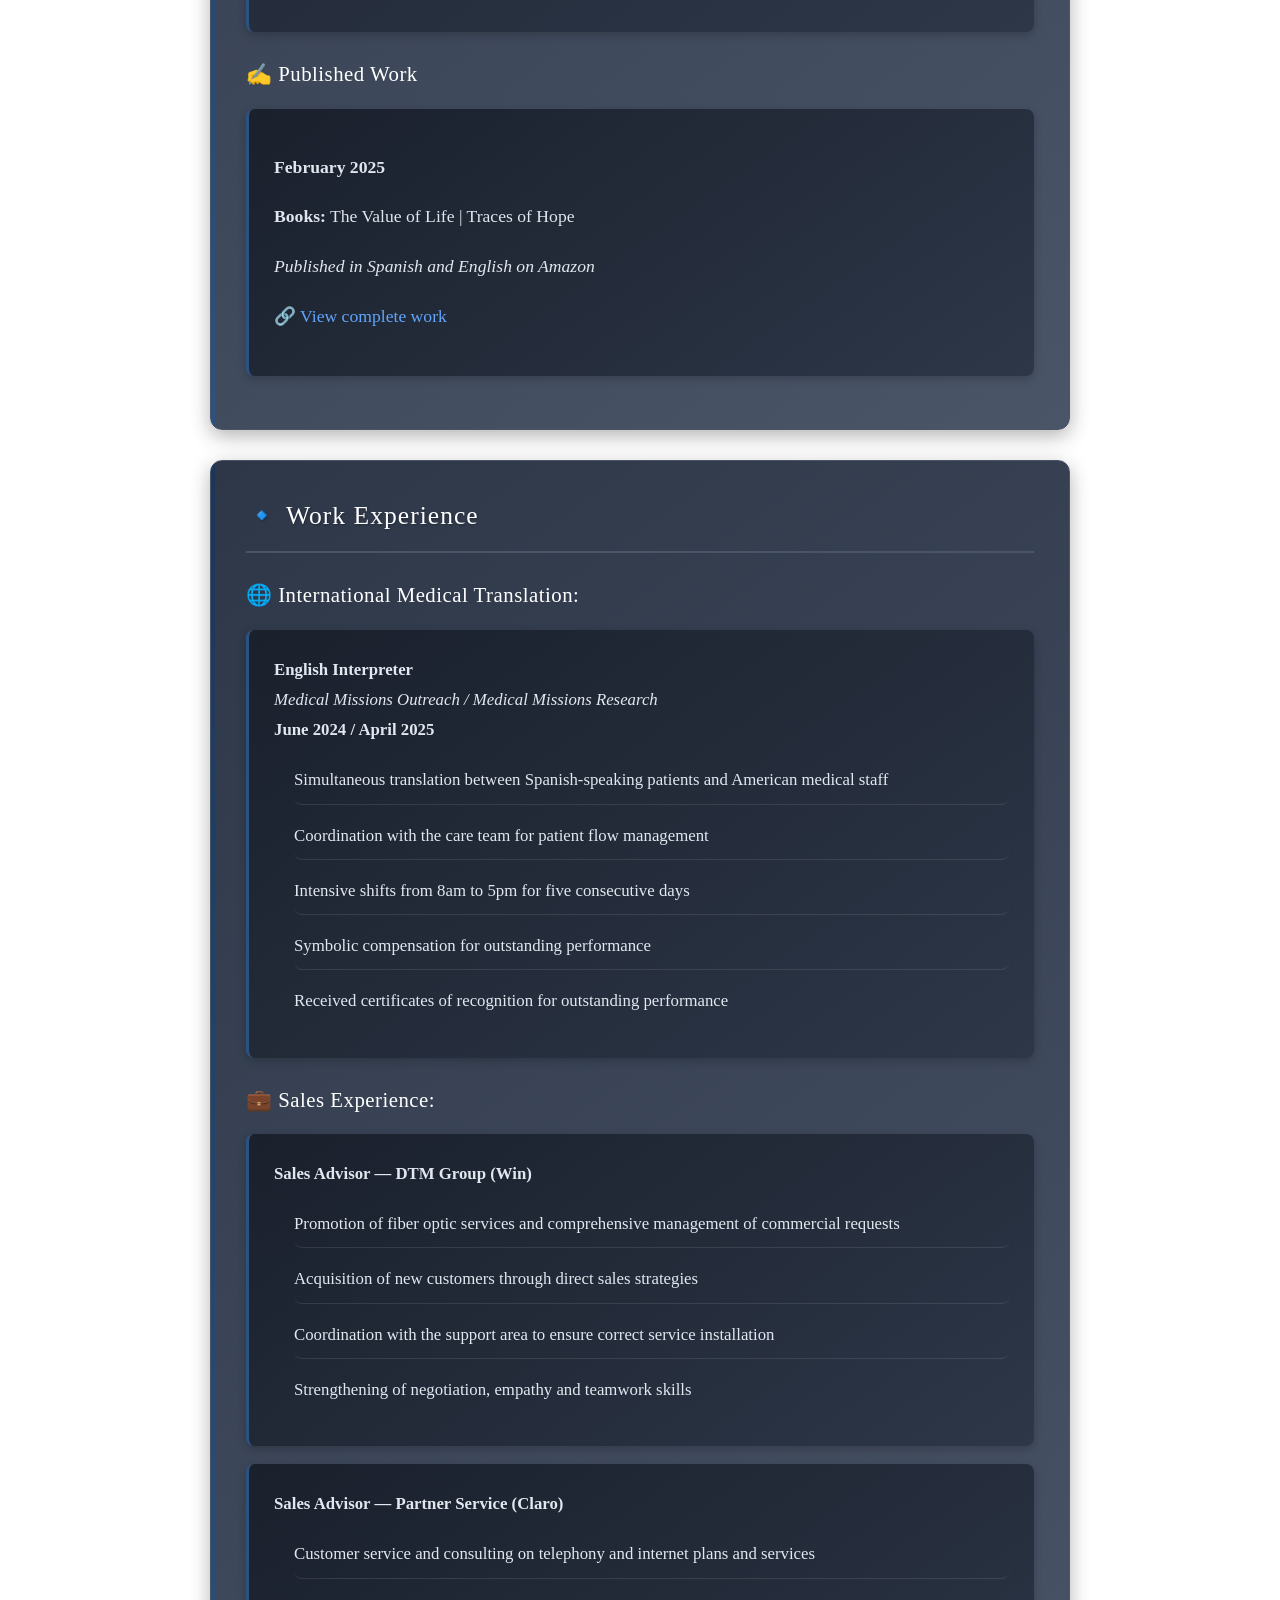
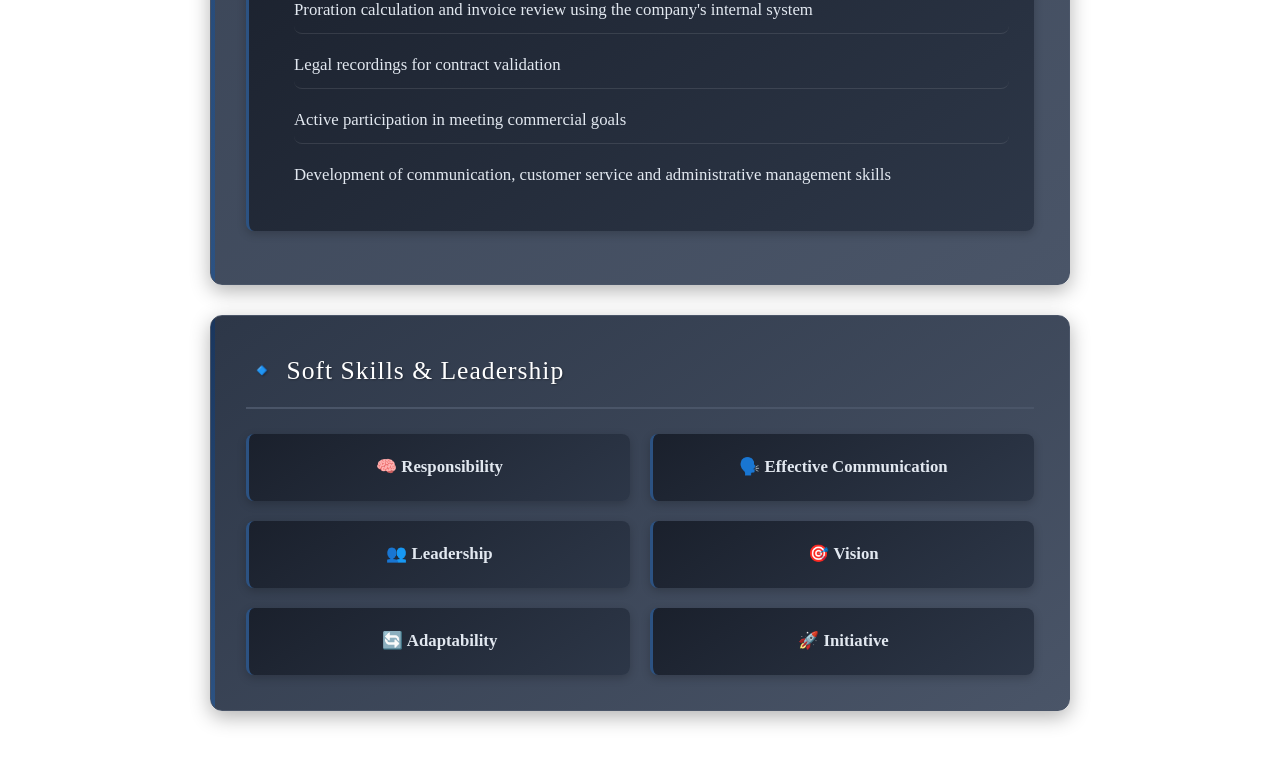
==== commit b58e0aa4: "Descripción de los cambios" ====
--- a/index.html
+++ b/index.html
@@ -551,14 +551,14 @@
     <!-- CONTACTO PROFESIONAL -->
     <section id="contacto-en" class="fade-in" role="region" aria-labelledby="contacto-en-title">
       <h2 id="contacto-en-title">🔹 Professional Contact</h2>
-      <p>📞 <strong>Phone:</strong> +51 988 641 369</p>
+      <p>📞 <strong>Phone:</strong> +51 920 450 968 </p>
       <p>📧 <strong>Email:</strong> jc.gonzalesch.2007@gmail.com</p>
       <p>🌍 <strong>Languages:</strong> Spanish (native), English (advanced)</p>
       <p>🔗 <strong>LinkedIn:</strong> <a href="https://www.linkedin.com/in/joseantonio-gonzales" target="_blank" rel="noopener noreferrer">linkedin.com/in/joseantonio-gonzales</a></p>
     </section>
     <section id="contacto-es" style="display:none;" class="fade-in" role="region" aria-labelledby="contacto-es-title">
       <h2 id="contacto-es-title">🔹 Contacto Profesional</h2>
-      <p>📞 <strong>Teléfono:</strong> +51 988 641 369</p>
+      <p>📞 <strong>Teléfono:</strong> +51 920 450 968 </p>
       <p>📧 <strong>Email:</strong> jc.gonzalesch.2007@gmail.com</p>
       <p>🌍 <strong>Idiomas:</strong> Español (nativo), Inglés (avanzado)</p>
       <p>🔗 <strong>LinkedIn:</strong> <a href="https://www.linkedin.com/in/joseantonio-gonzales" target="_blank" rel="noopener noreferrer">linkedin.com/in/joseantonio-gonzales</a></p>
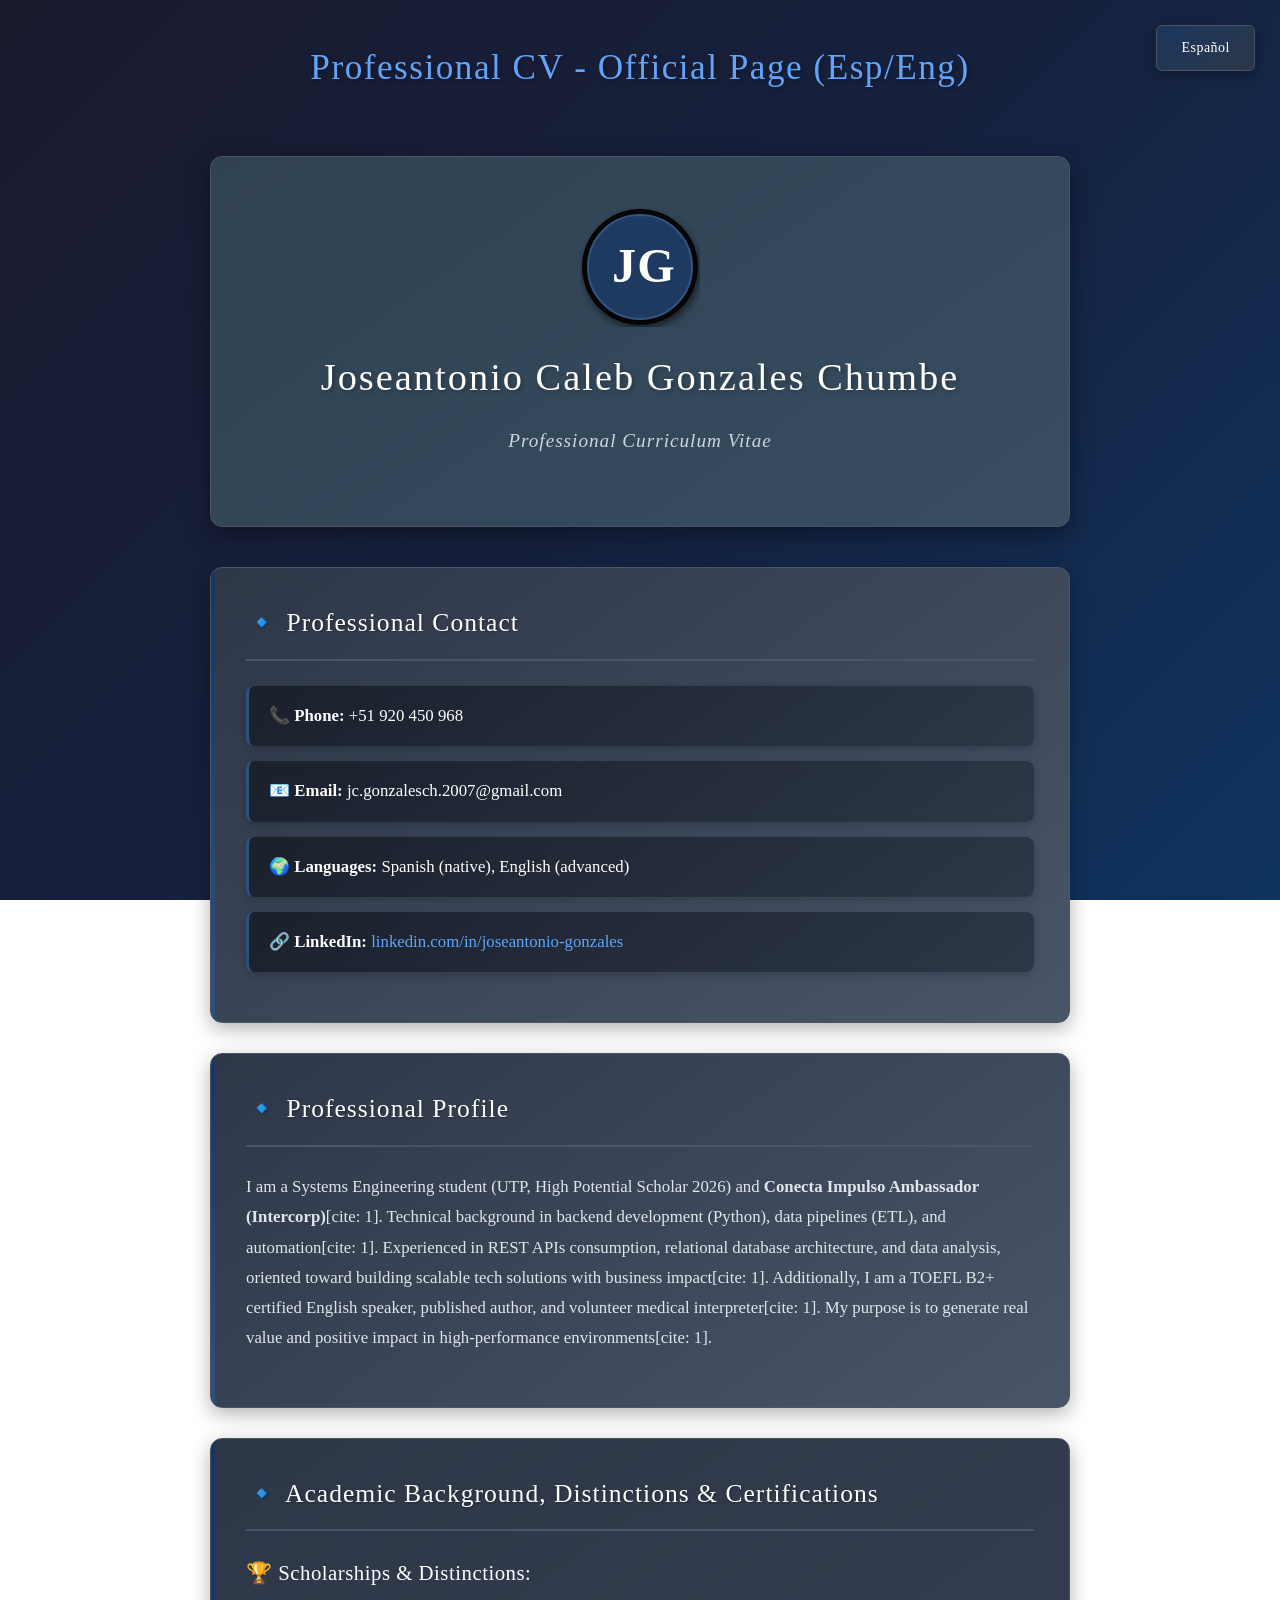
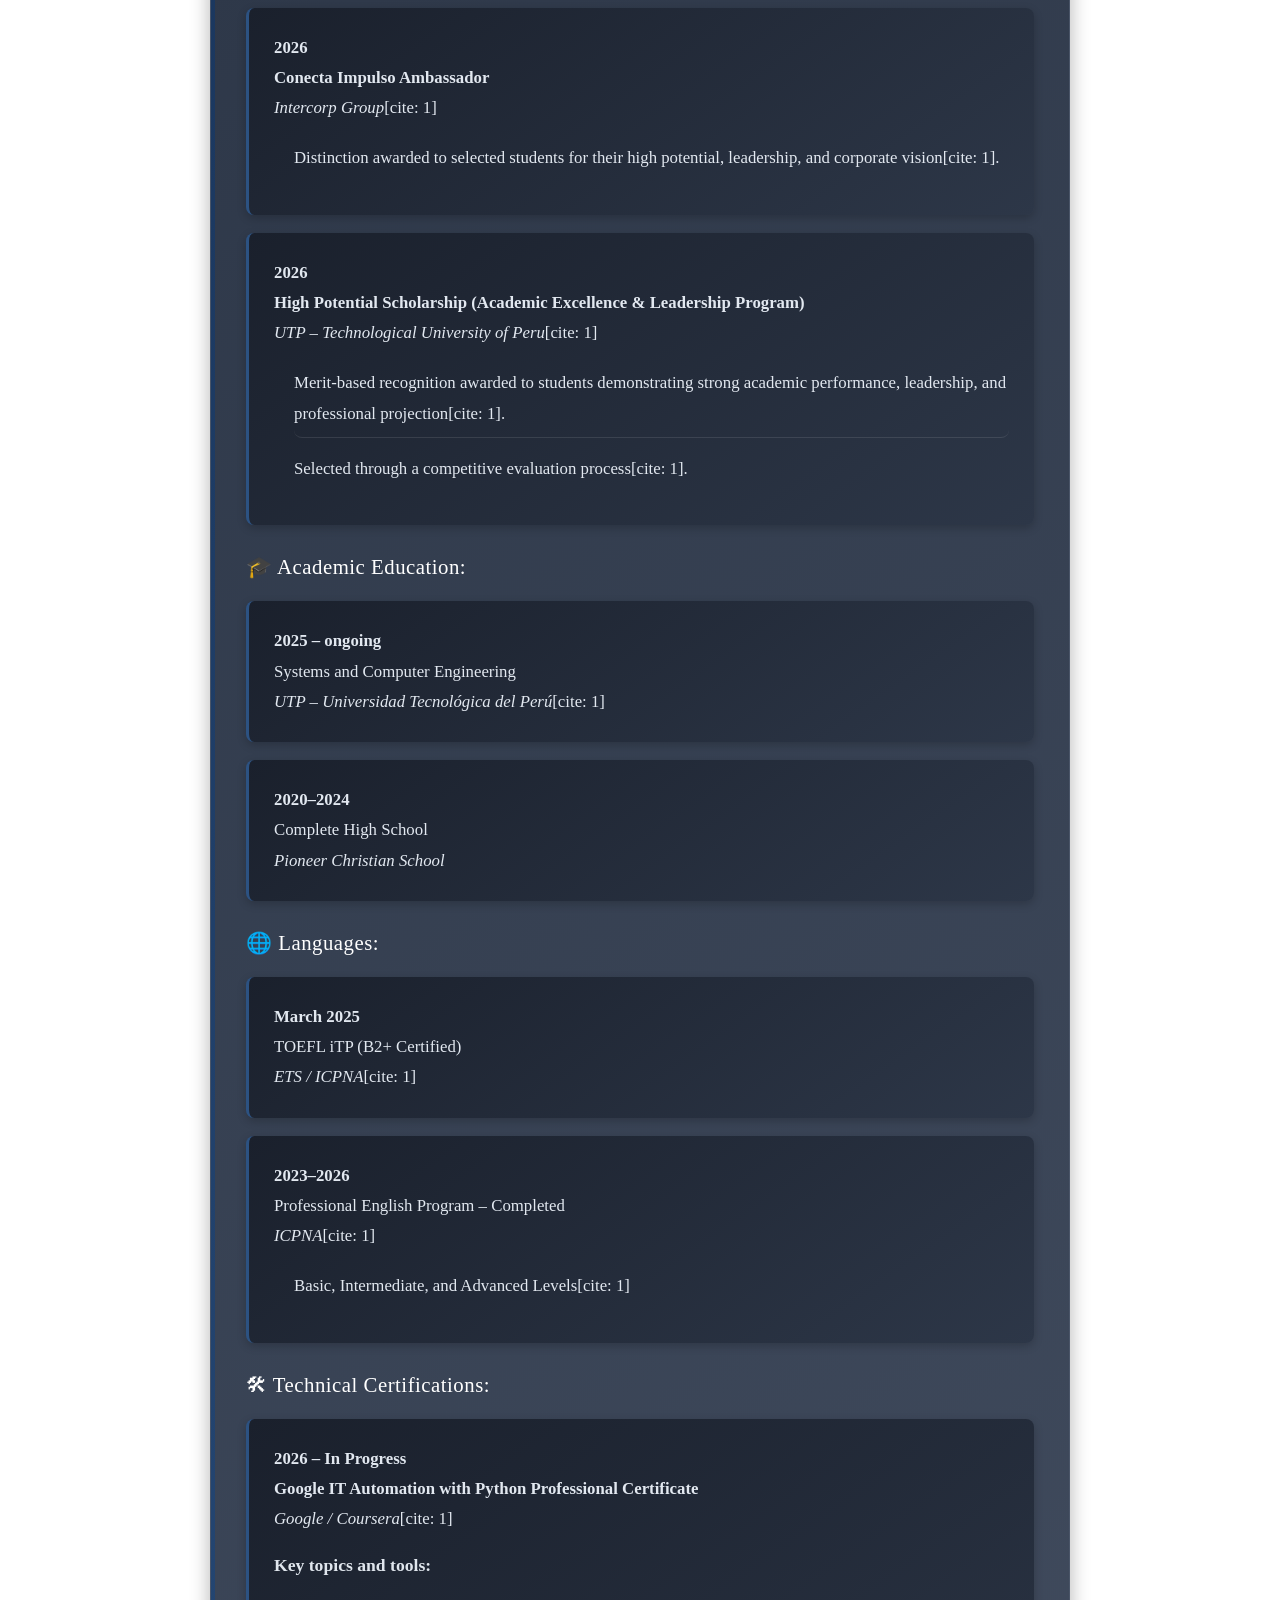
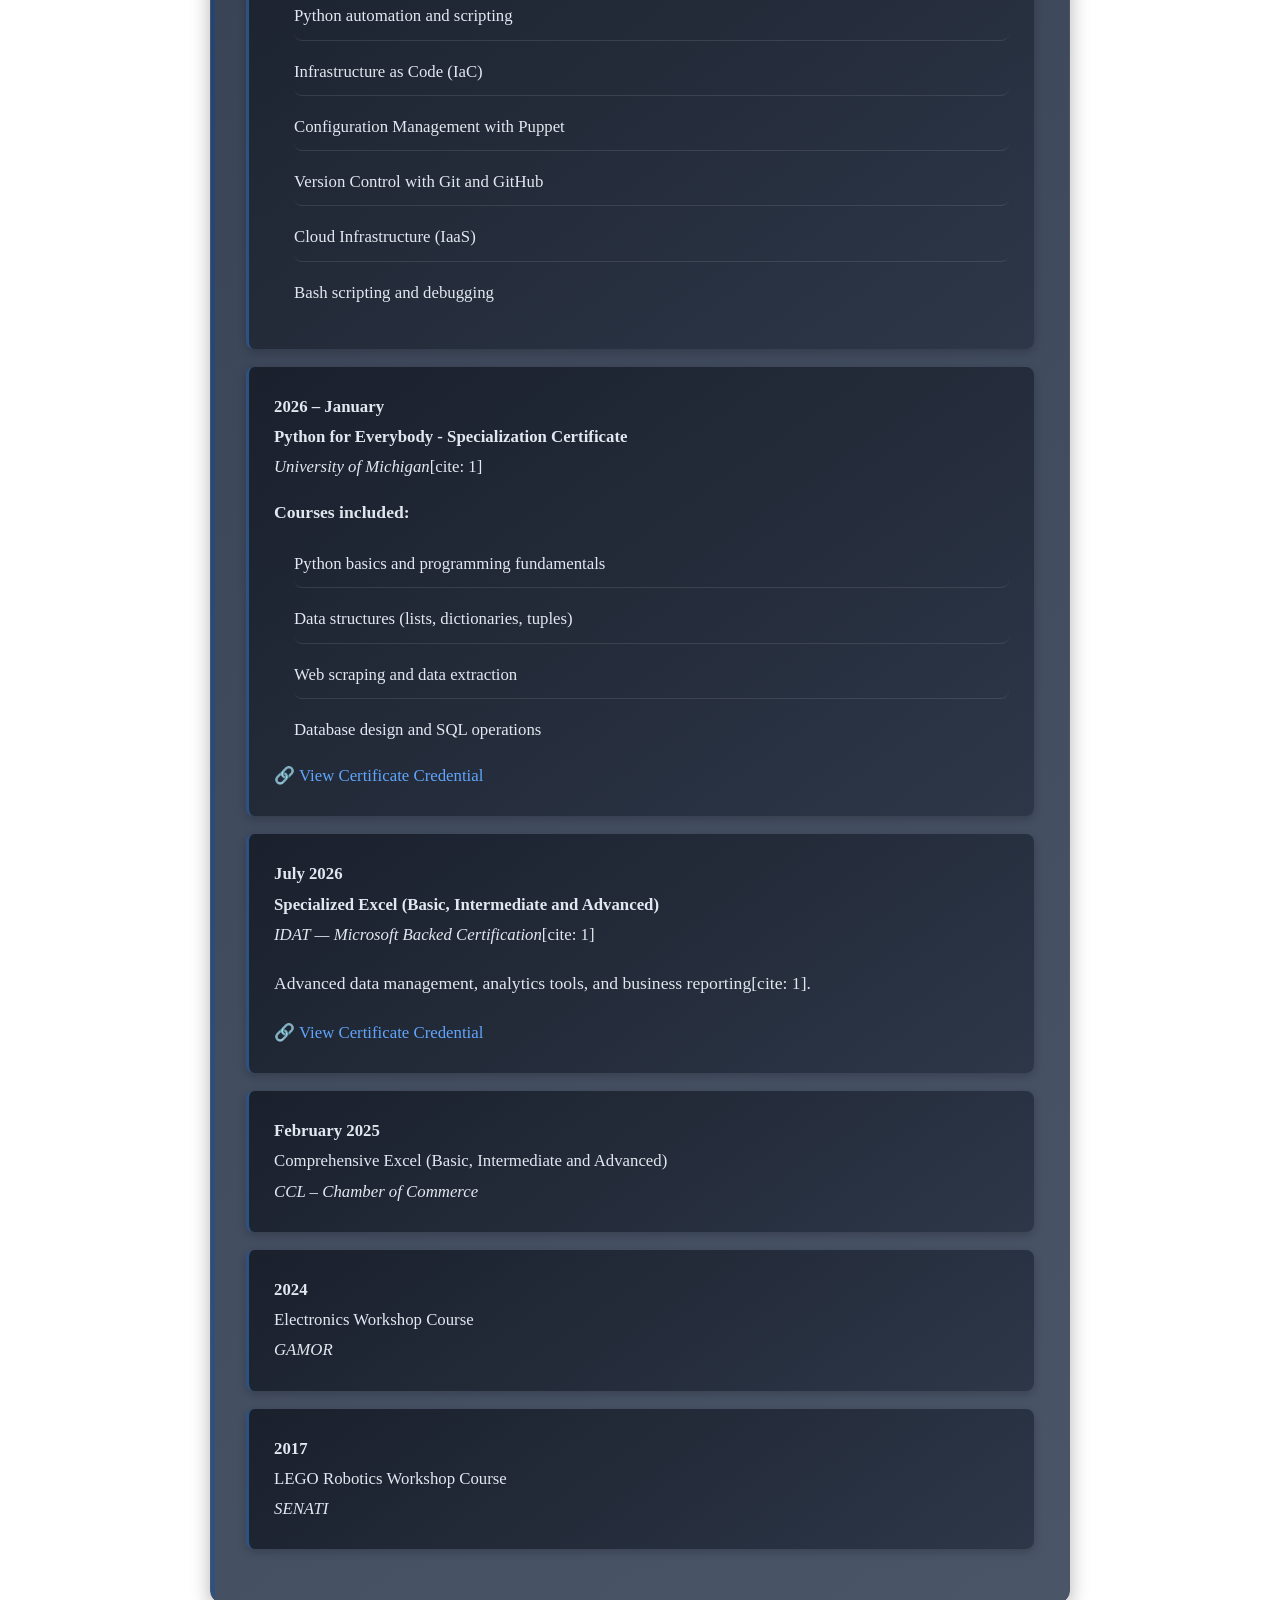
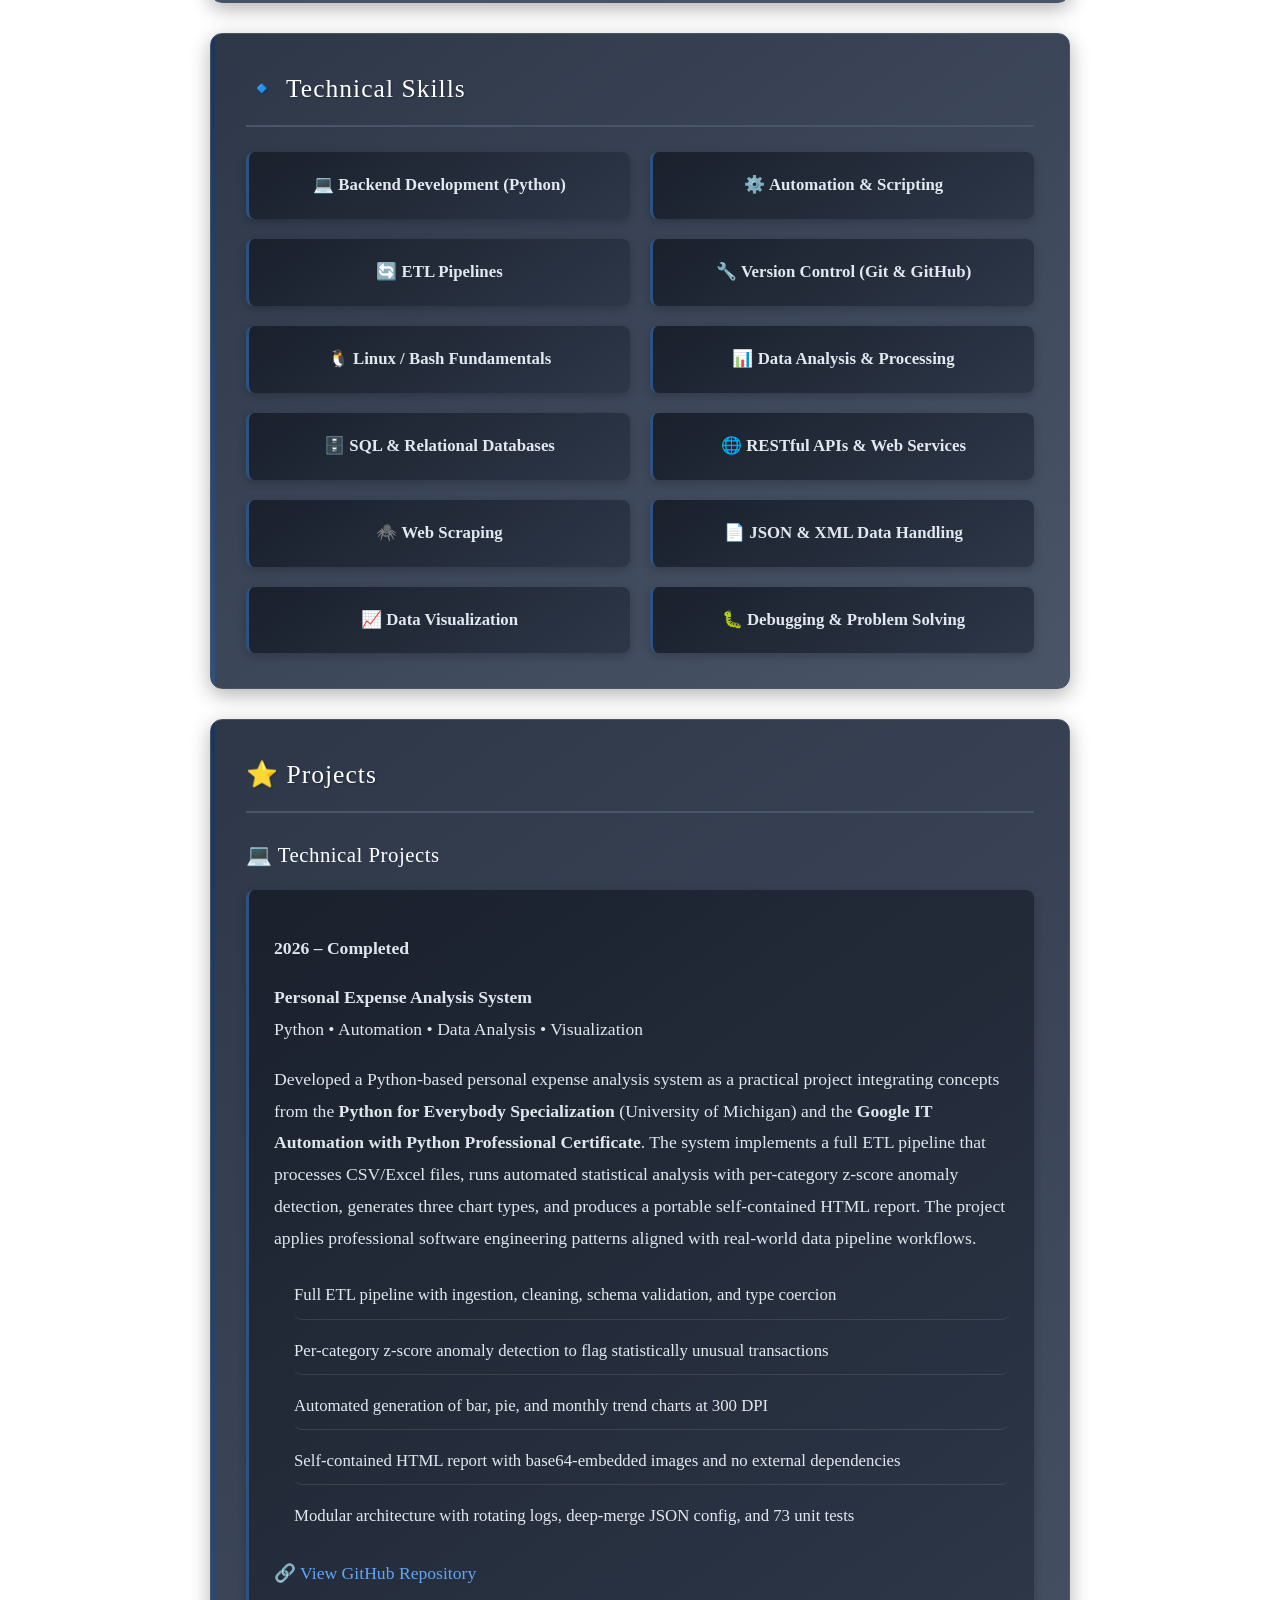
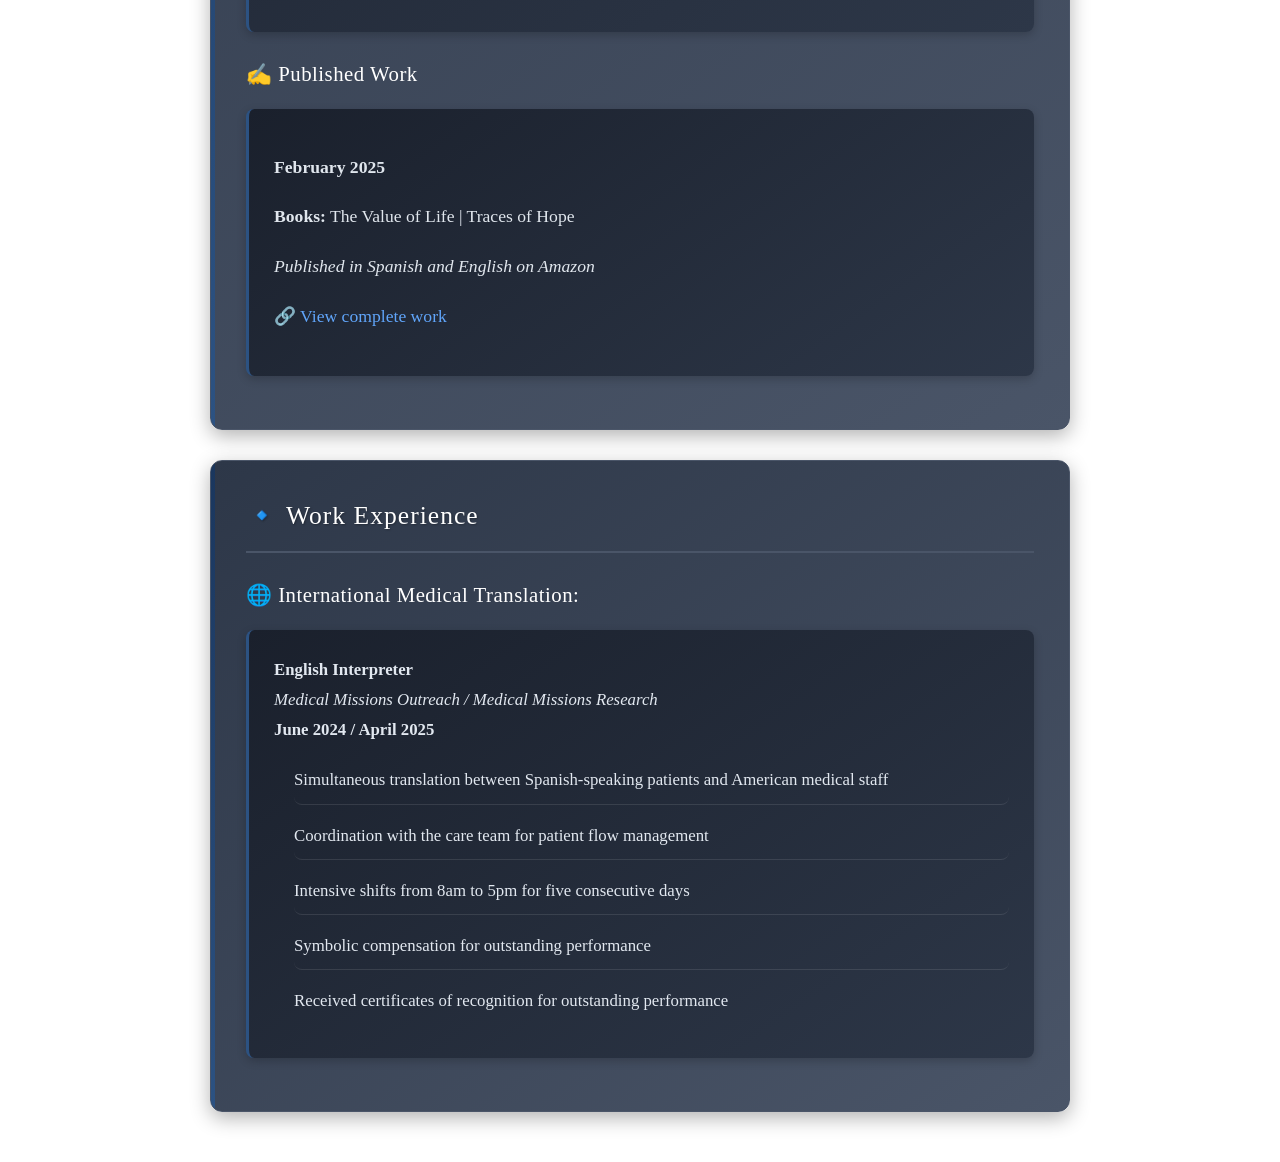
==== commit 44cf78d5: "Actualización" ====
--- a/index.html
+++ b/index.html
@@ -944,30 +944,6 @@
         </li>
       </ul>
 
-      <h3>💼 Sales Experience:</h3>
-      <ul>
-        <li>
-          <strong>Sales Advisor — DTM Group (Win)</strong>
-          <ul>
-            <li>Promotion of fiber optic services and comprehensive management of commercial requests</li>
-            <li>Acquisition of new customers through direct sales strategies</li>
-            <li>Coordination with the support area to ensure correct service installation</li>
-            <li>Strengthening of negotiation, empathy and teamwork skills</li>
-          </ul>
-        </li>
-        <li>
-          <strong>Sales Advisor — Partner Service (Claro)</strong>
-          <ul>
-            <li>Customer service and consulting on telephony and internet plans and services</li>
-            <li>Proration calculation and invoice review using the company's internal system</li>
-            <li>Legal recordings for contract validation</li>
-            <li>Active participation in meeting commercial goals</li>
-            <li>Development of communication, customer service and administrative management skills</li>
-          </ul>
-        </li>
-      </ul>
-    </section>
-
     <section id="experiencia-es" style="display:none;" class="fade-in" role="region" aria-labelledby="experiencia-es-title">
       <h2 id="experiencia-es-title">🔹 Experiencia Laboral</h2>
       
@@ -986,30 +962,6 @@
           </ul>
         </li>
       </ul>
-
-      <h3>💼 Experiencia en Ventas:</h3>
-      <ul>
-        <li>
-          <strong>Asesor de Ventas — DTM Group (Win)</strong>
-          <ul>
-            <li>Promoción de servicios de fibra óptica y gestión integral de solicitudes comerciales</li>
-            <li>Captación de nuevos clientes mediante estrategias de venta directa</li>
-            <li>Coordinación con el área de soporte para asegurar la correcta instalación del servicio</li>
-            <li>Fortalecimiento de competencias en negociación, empatía y trabajo en equipo</li>
-          </ul>
-        </li>
-        <li>
-          <strong>Asesor de Ventas — Partner Service (Claro)</strong>
-          <ul>
-            <li>Atención y asesoramiento a clientes sobre planes y servicios de telefonía e internet</li>
-            <li>Cálculo de prorrateo y revisión de facturas mediante el sistema interno de la empresa</li>
-            <li>Realización de grabaciones legales para validación de contratos</li>
-            <li>Participación activa en el cumplimiento de metas comerciales</li>
-            <li>Desarrollo de habilidades en comunicación, atención al cliente y gestión administrativa</li>
-          </ul>
-        </li>
-      </ul>
-    </section>
 
     <!-- HABILIDADES BLANDAS -->
     <section id="habilidades-en" class="fade-in" role="region" aria-labelledby="habilidades-en-title">
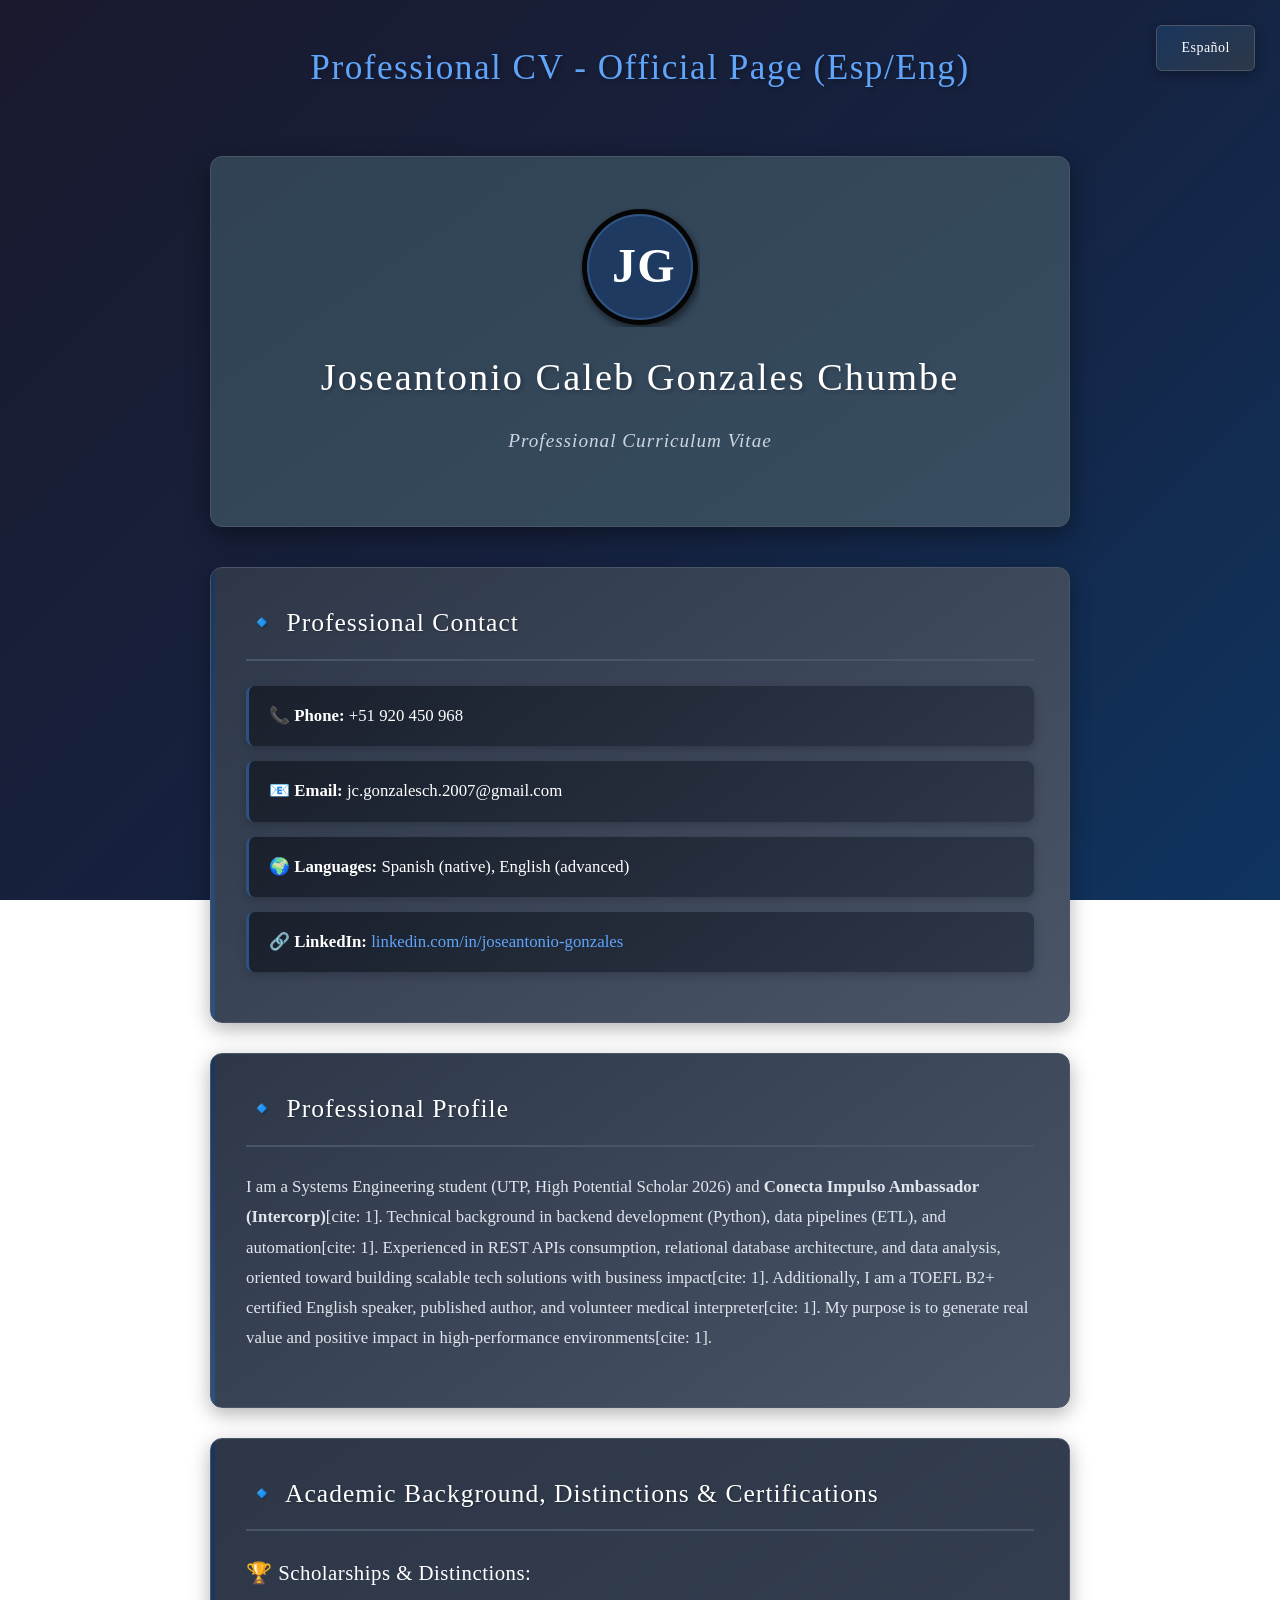
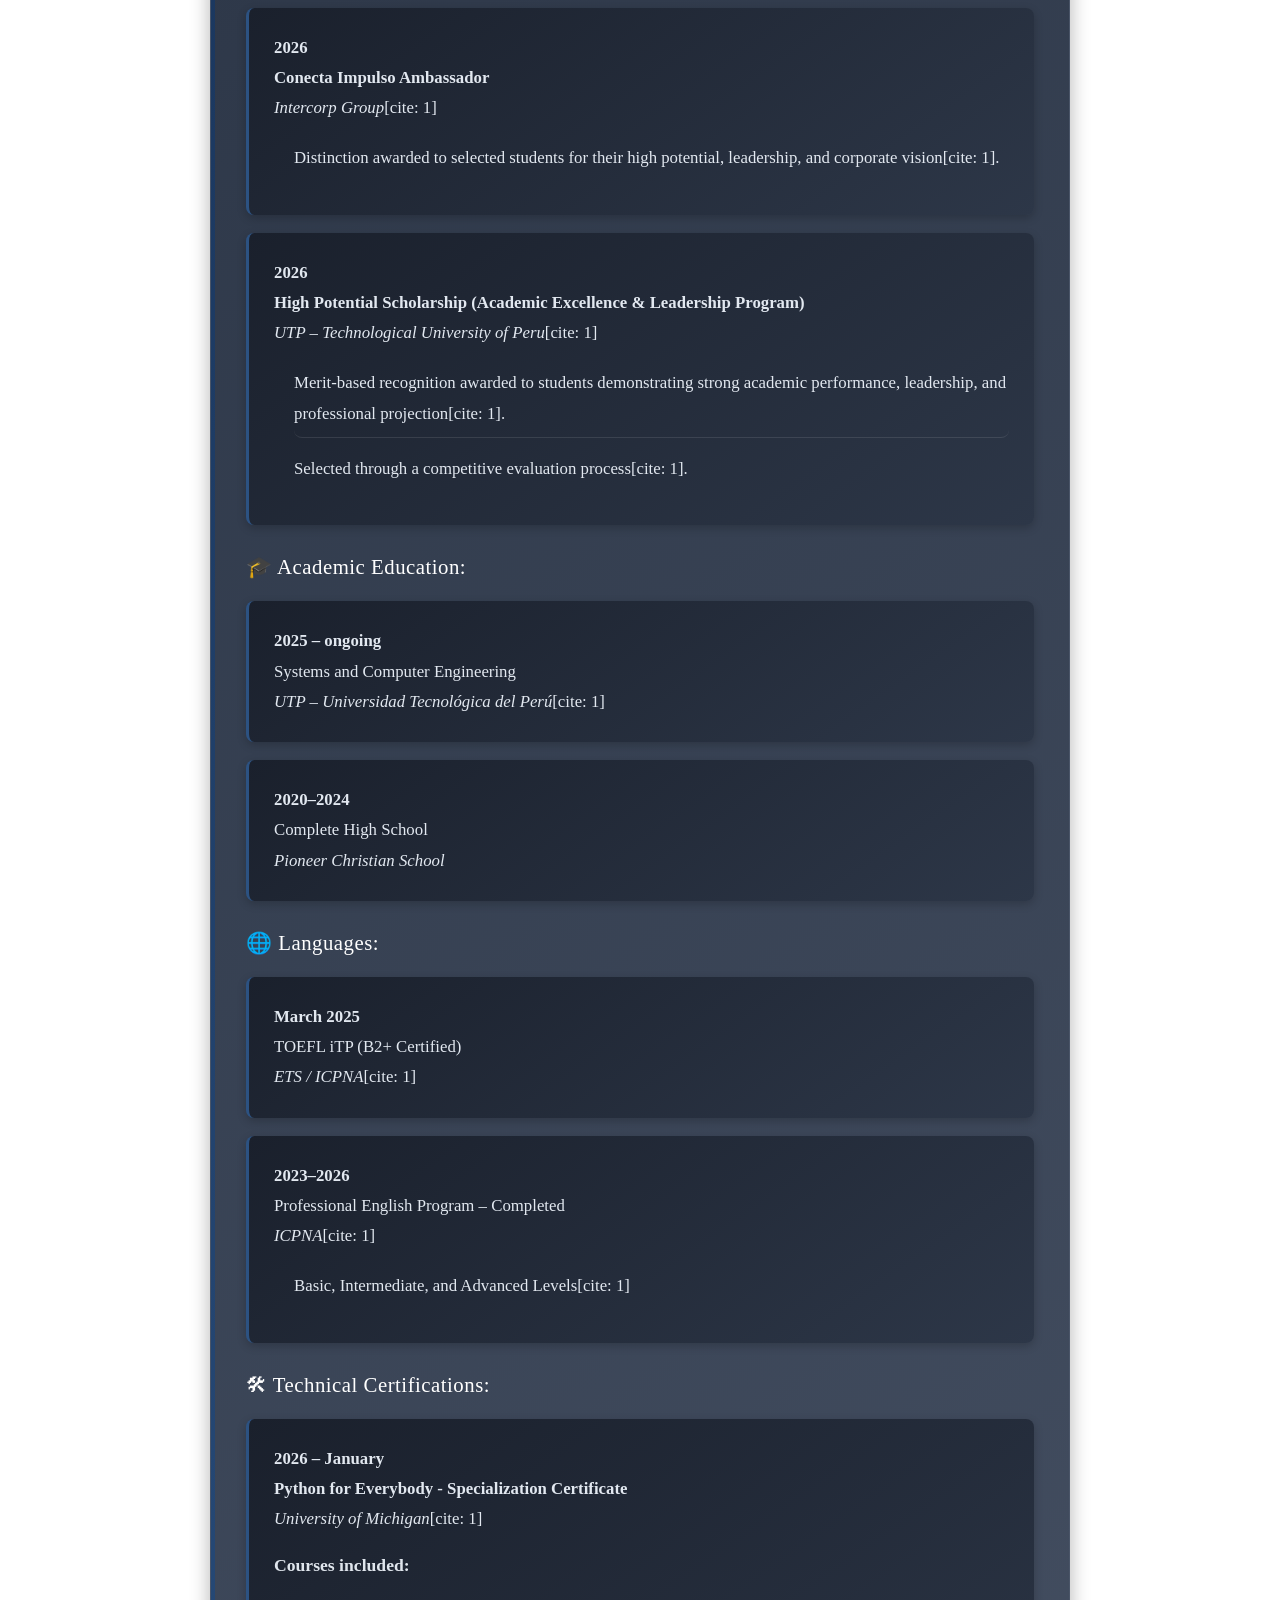
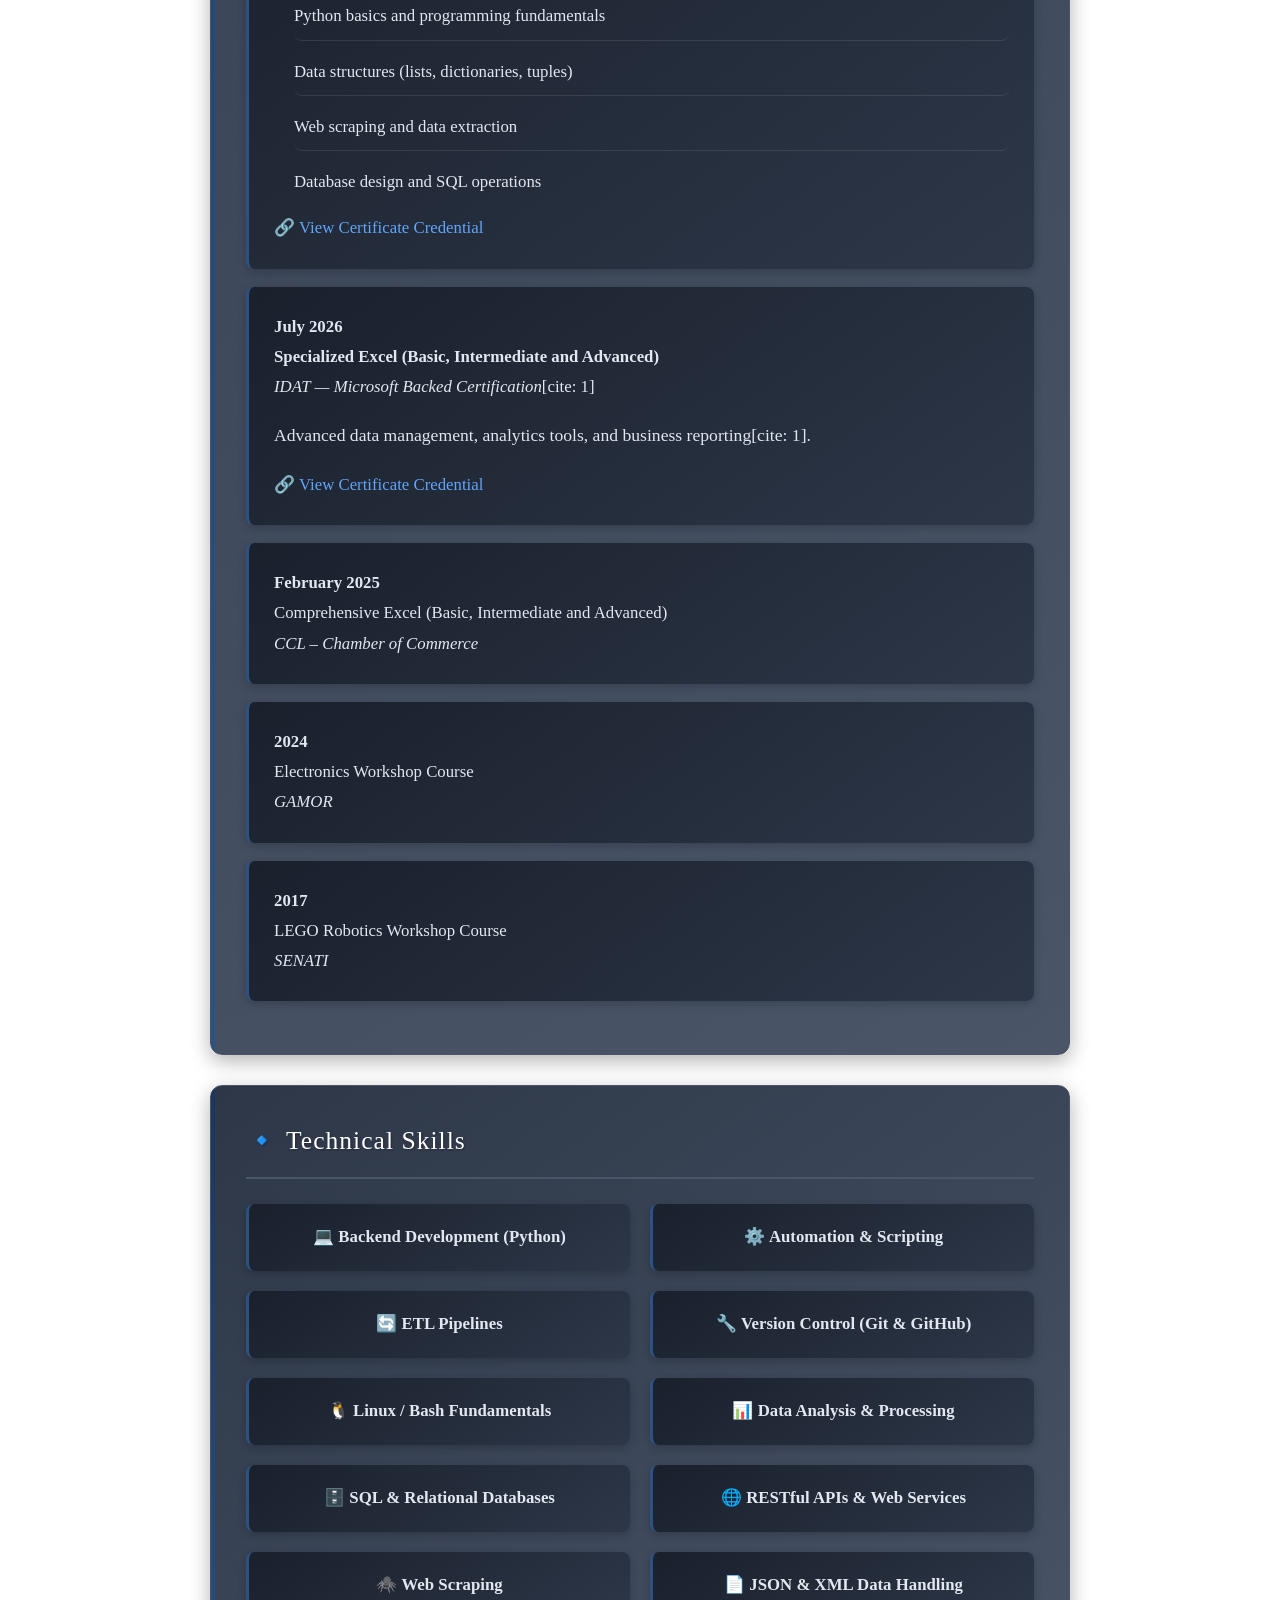
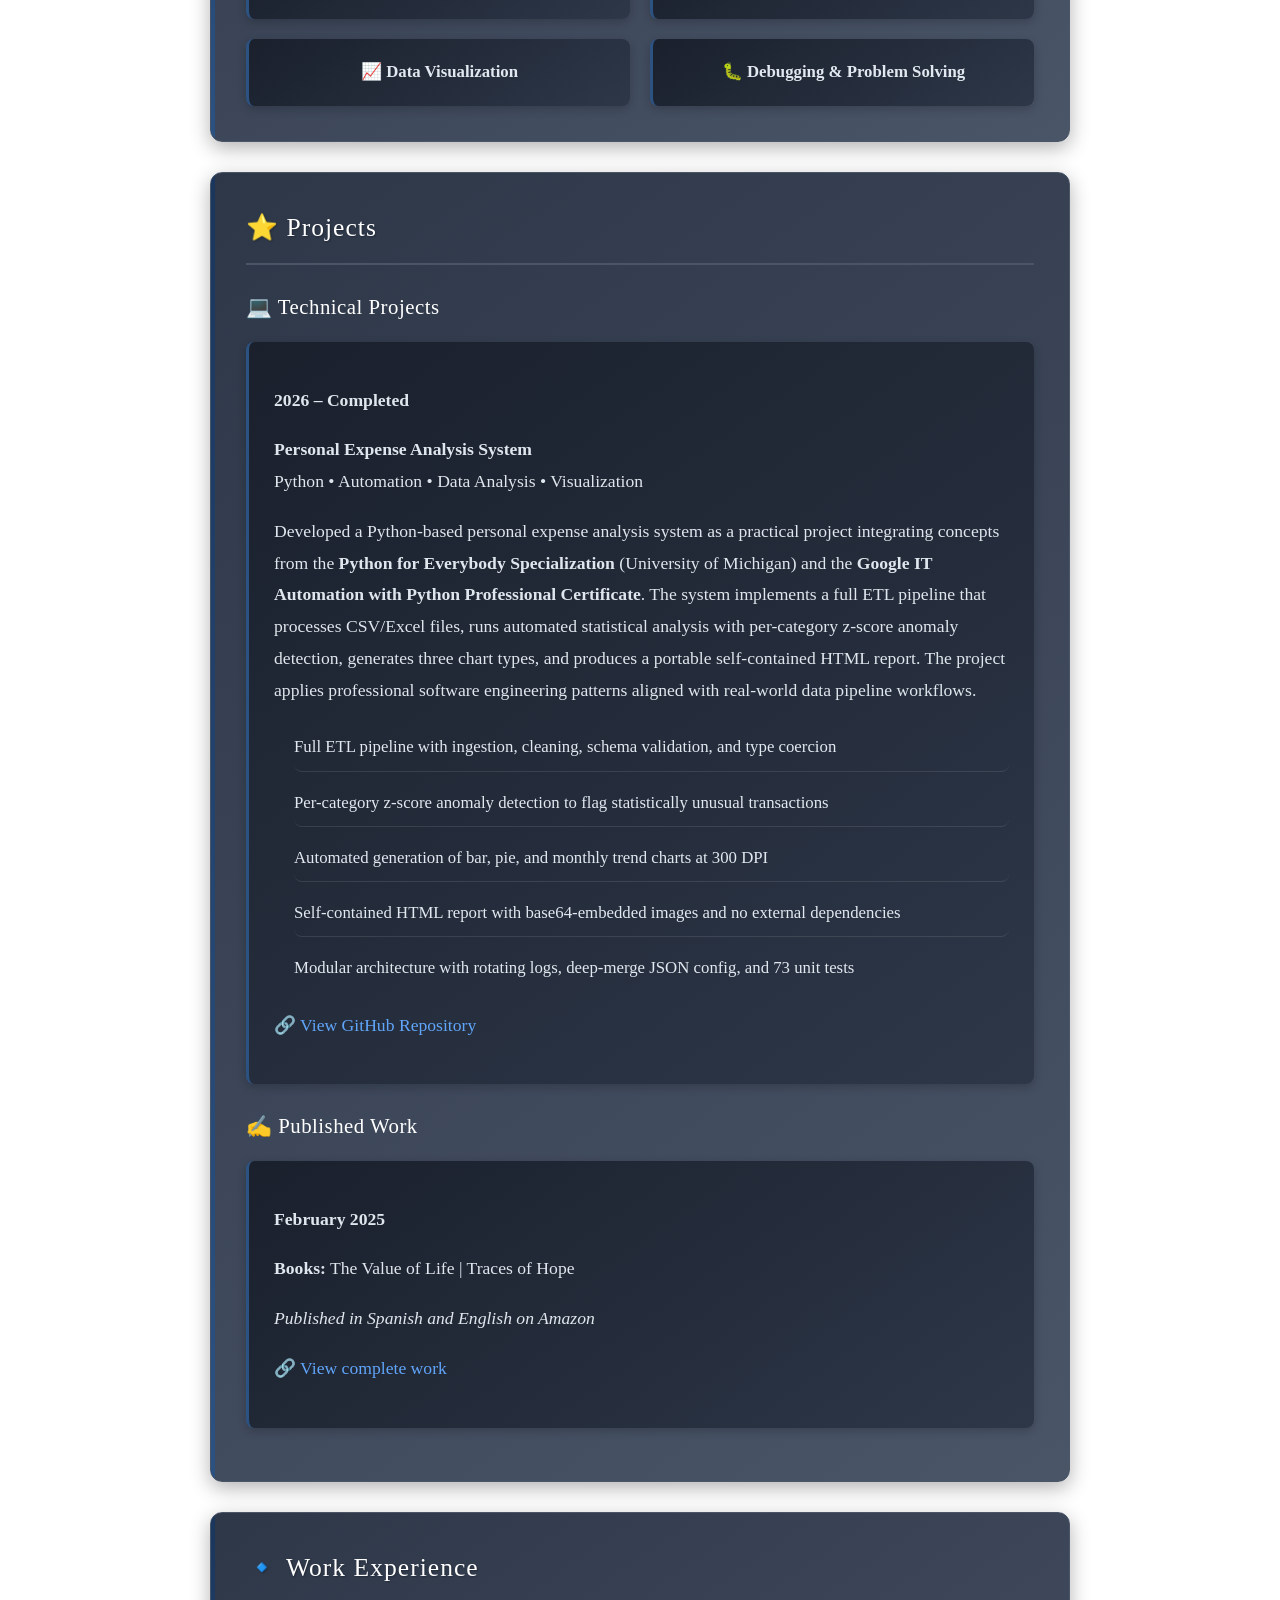
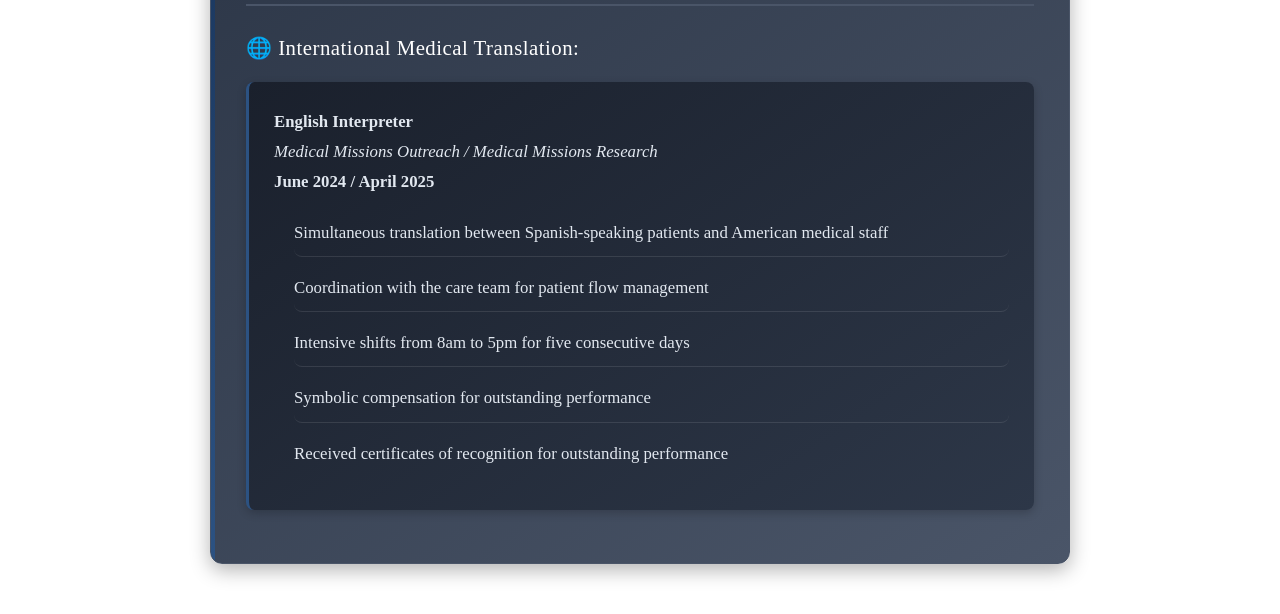
==== commit d65d9fa8: "Actualización" ====
--- a/index.html
+++ b/index.html
@@ -633,20 +633,6 @@
       <h3>🛠 Technical Certifications:</h3>
       <ul>
         <li>
-          <strong>2026 – In Progress</strong><br>
-          <strong>Google IT Automation with Python Professional Certificate</strong><br>
-          <em>Google / Coursera</em>[cite: 1]
-          <p class="course-list-intro"><strong>Key topics and tools:</strong></p>
-          <ul>
-            <li>Python automation and scripting</li>
-            <li>Infrastructure as Code (IaC)</li>
-            <li>Configuration Management with Puppet</li>
-            <li>Version Control with Git and GitHub</li>
-            <li>Cloud Infrastructure (IaaS)</li>
-            <li>Bash scripting and debugging</li>
-          </ul>
-        </li>
-        <li>
           <strong>2026 – January</strong><br>
           <strong>Python for Everybody - Specialization Certificate</strong><br>
           <em>University of Michigan</em>[cite: 1]
@@ -660,6 +646,7 @@
           🔗 <a href="https://www.coursera.org/account/accomplishments/verify/0ONBLQOIS44A" target="_blank" rel="noopener noreferrer">View Certificate Credential</a>
         </li>
         <li>
+
           <strong>July 2026</strong><br>
           <strong>Specialized Excel (Basic, Intermediate and Advanced)</strong><br>
           <em>IDAT — Microsoft Backed Certification</em>[cite: 1]
@@ -741,23 +728,9 @@
       <h3>🛠 Certificaciones Técnicas:</h3>
       <ul>
         <li>
-          <strong>2026 – En Curso</strong><br>
-          <strong>Google IT Automation with Python Professional Certificate</strong><br>
-          <em>Google / Coursera</em>[cite: 1]
-          <p class="course-list-intro"><strong>Temas clave y herramientas:</strong></p>
-          <ul>
-            <li>Automatización y scripting con Python</li>
-            <li>Infraestructura como Código (IaC)</li>
-            <li>Gestión de Configuración con Puppet</li>
-            <li>Control de Versiones con Git y GitHub</li>
-            <li>Infraestructura Cloud (IaaS)</li>
-            <li>Scripting con Bash y depuración</li>
-          </ul>
-        </li>
-        <li>
           <strong>2026 – Enero</strong><br>
           <strong>Python for Everybody - Certificado de Especialización</strong><br>
-          <em>University of Michigan</em>[cite: 1]
+          <em>University of Michigan</em>
           <p class="course-list-intro"><strong>Cursos incluidos:</strong></p>
           <ul>
             <li>Fundamentos de Python y programación básica</li>
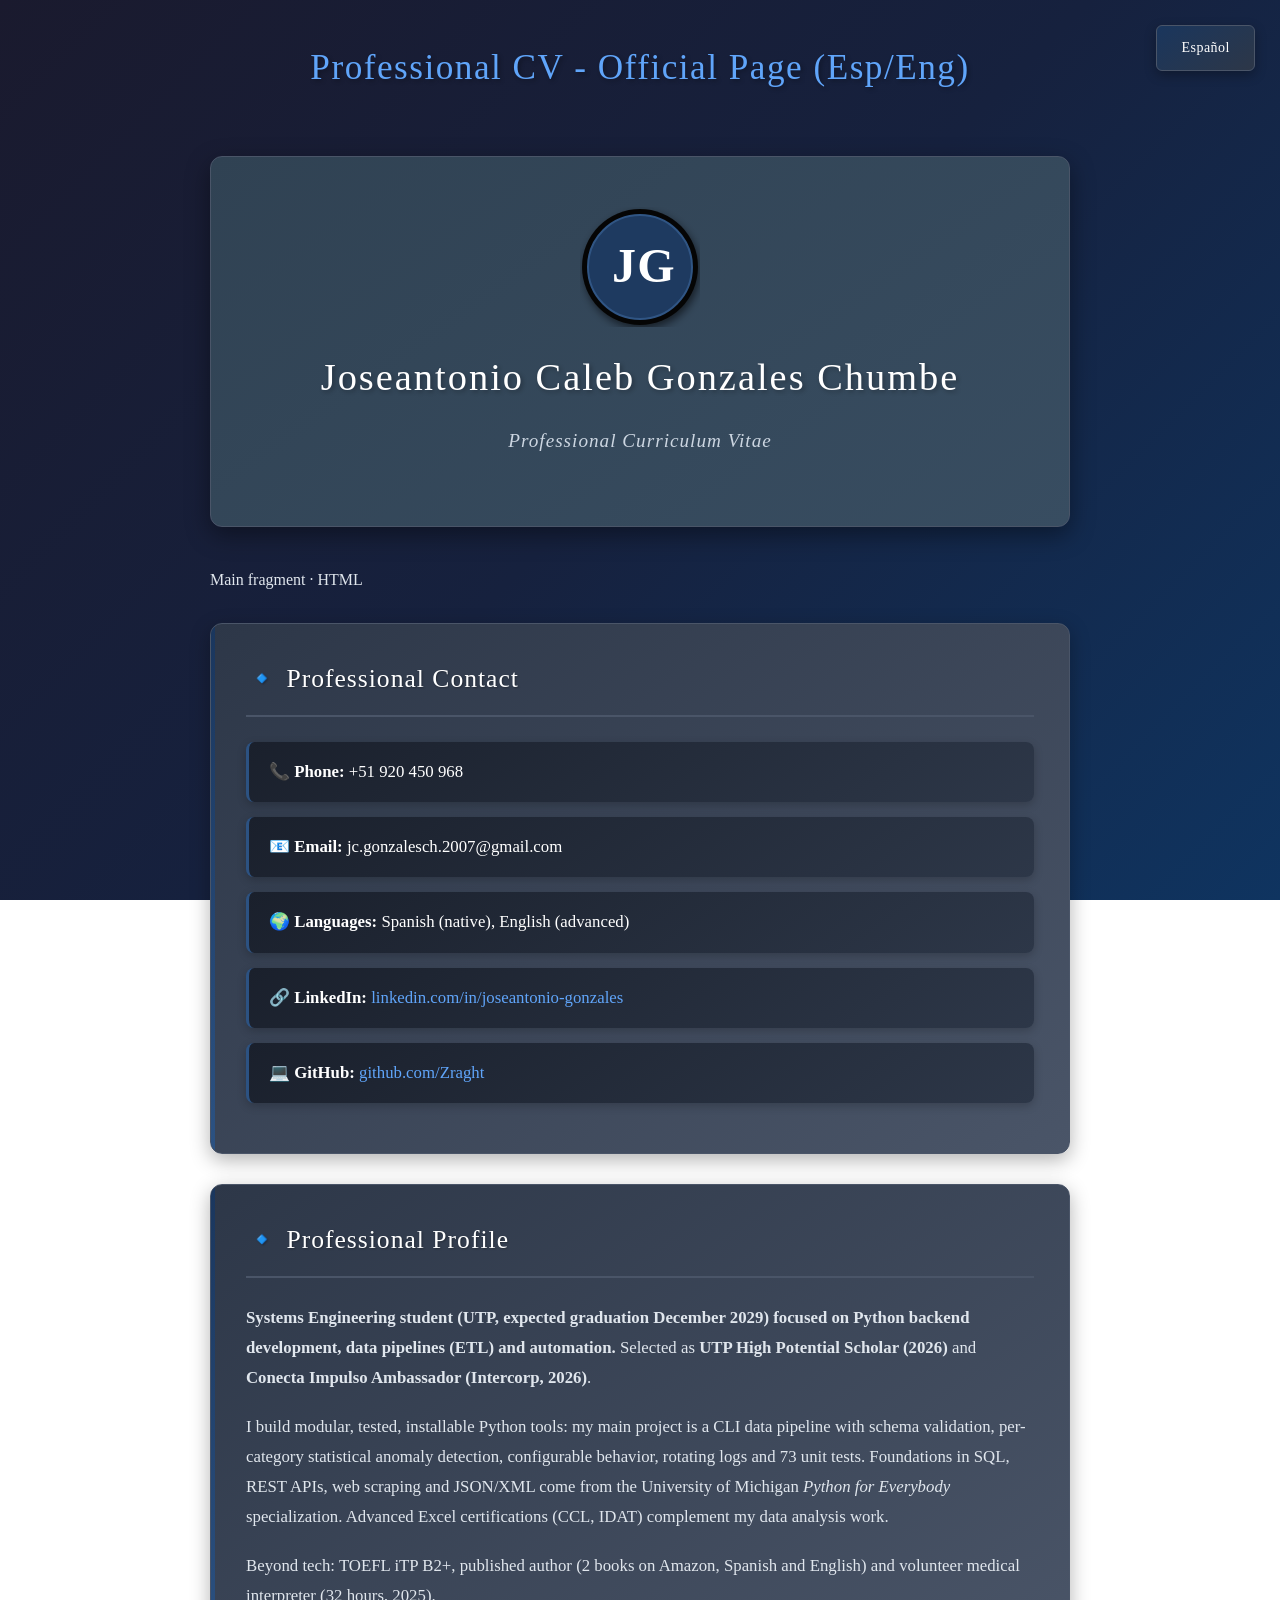
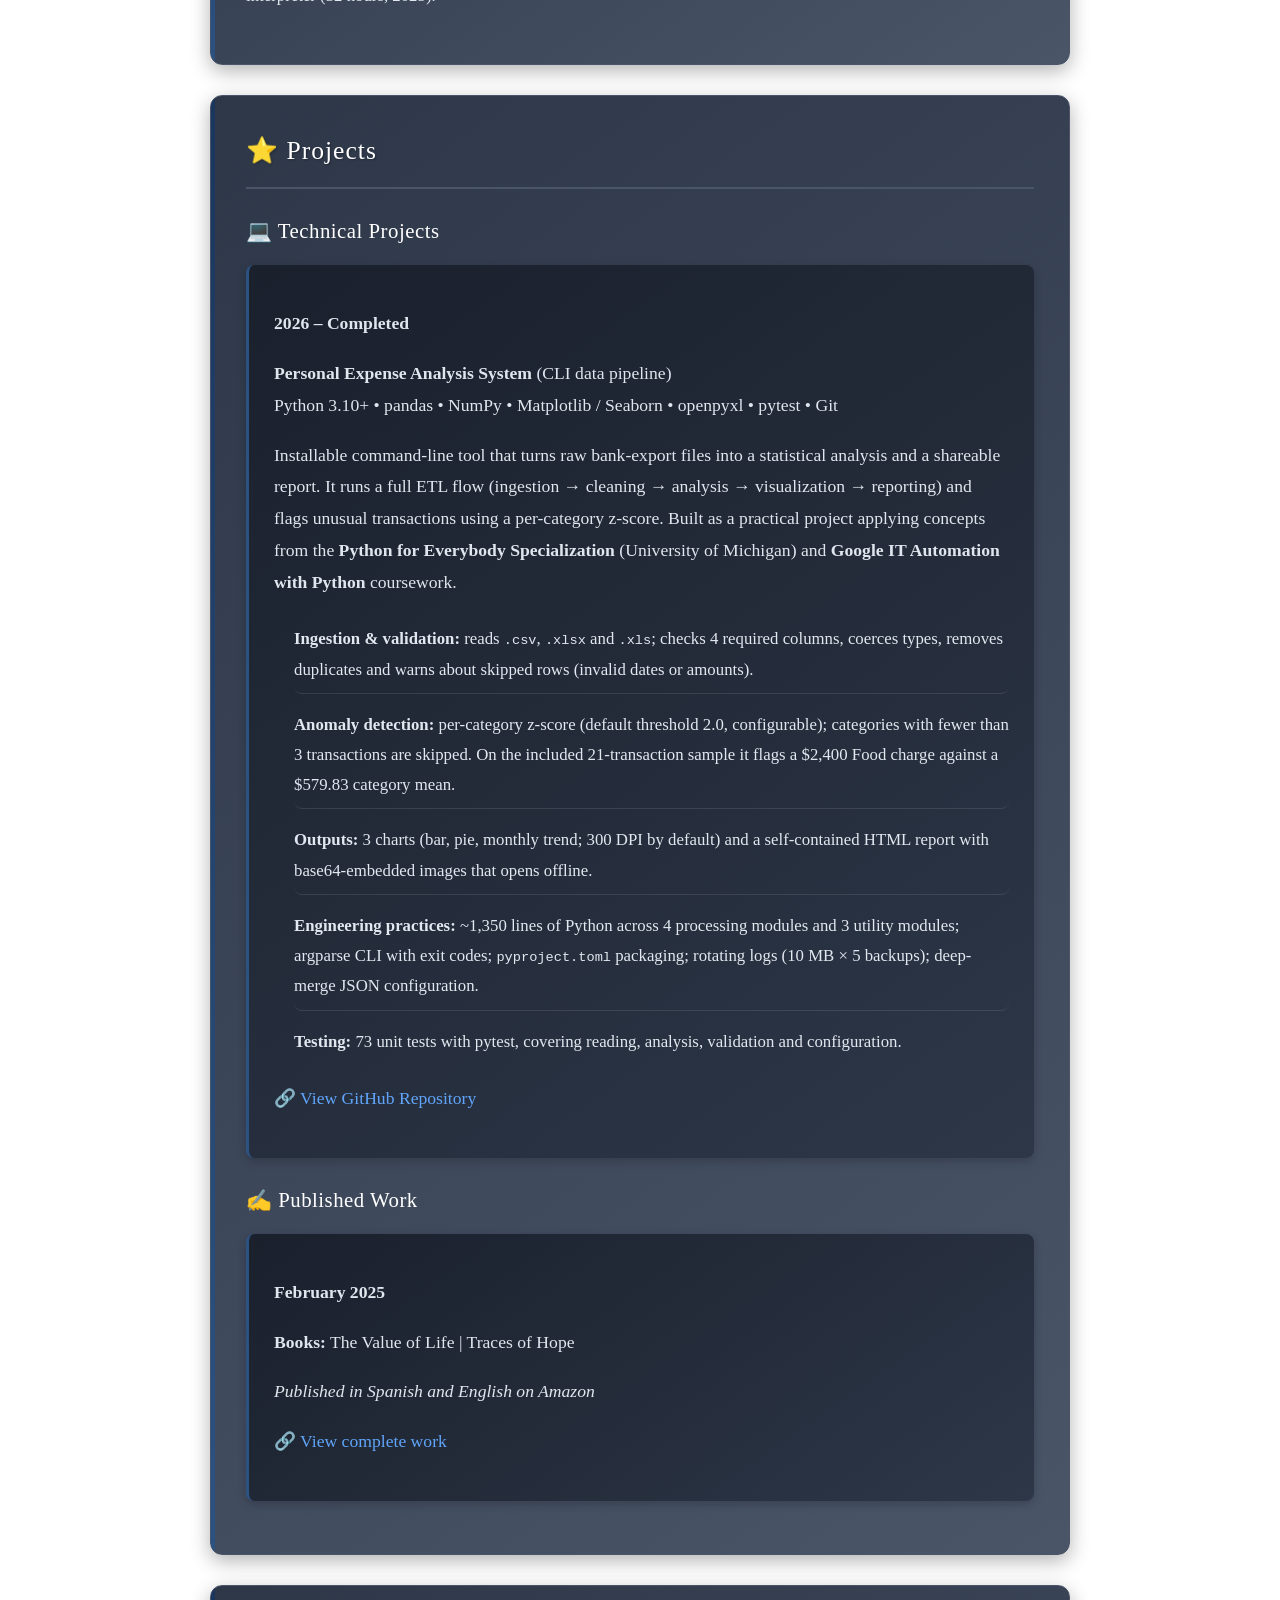
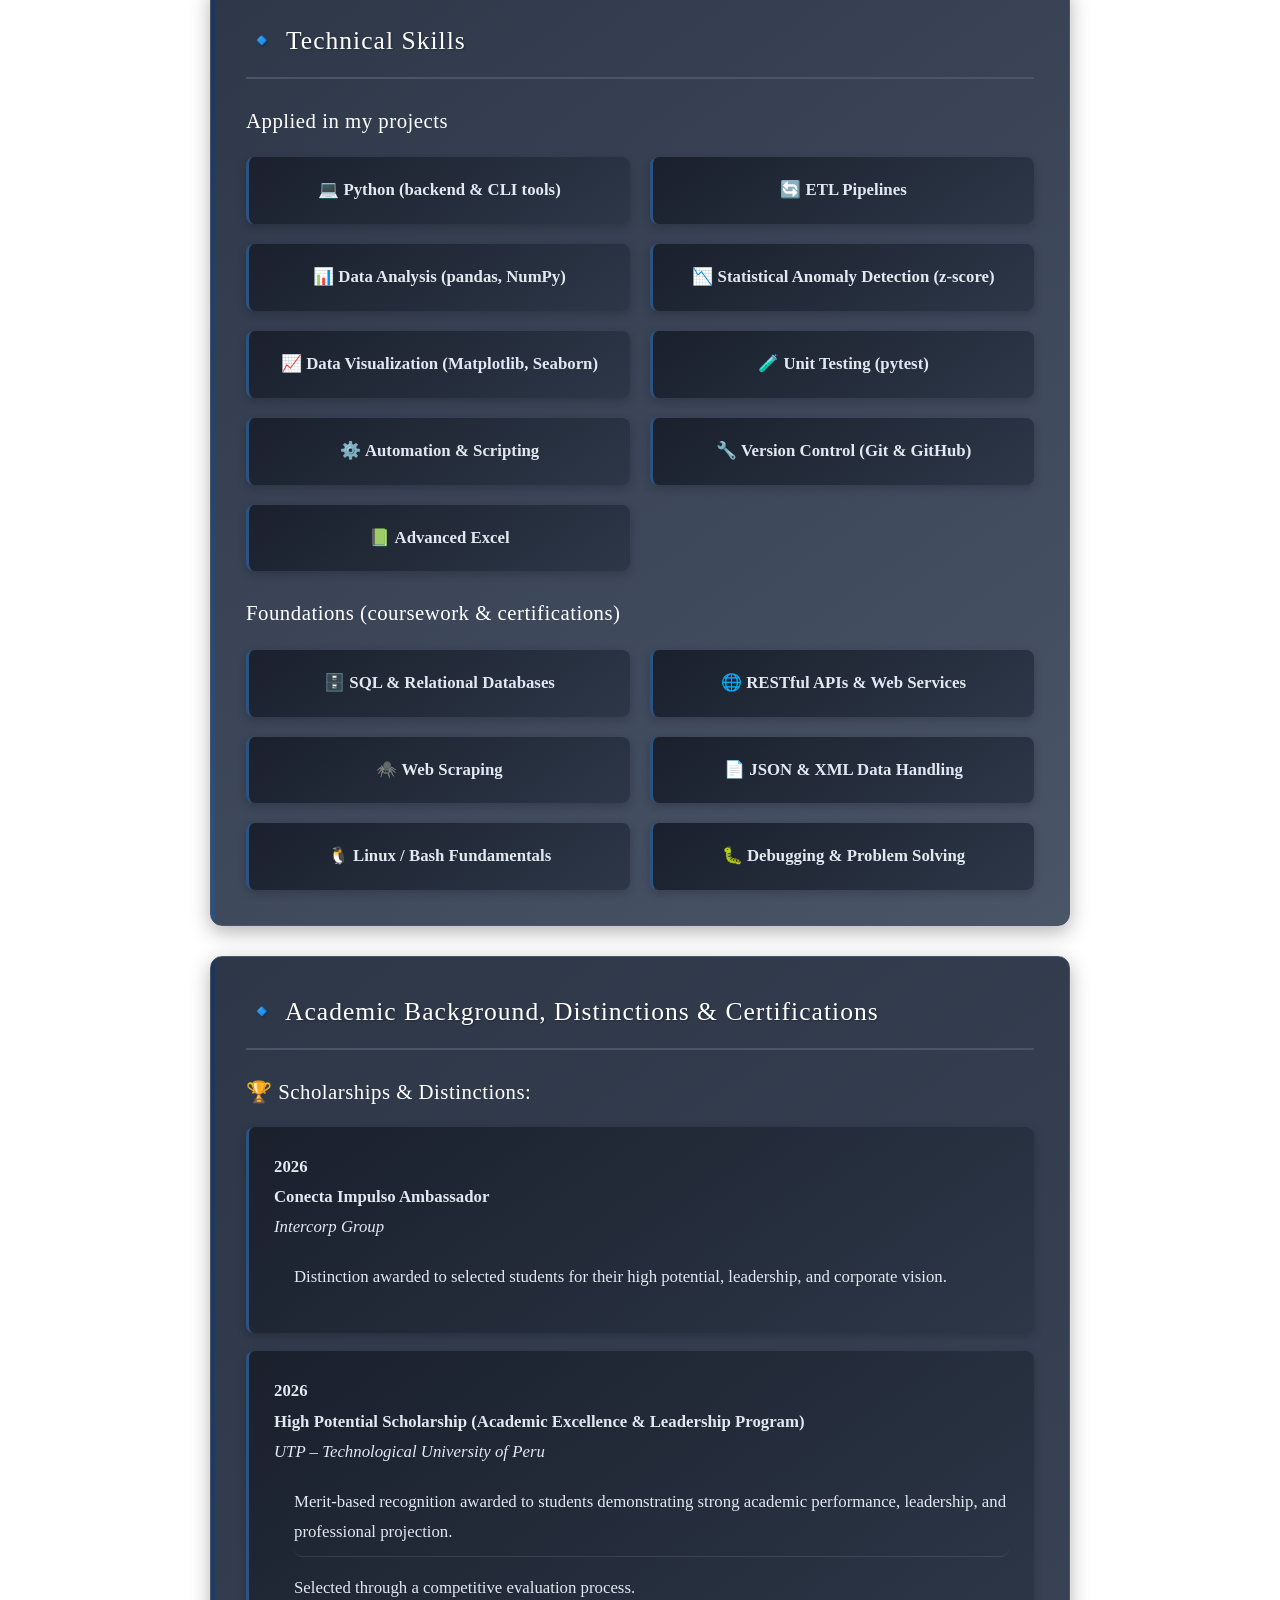
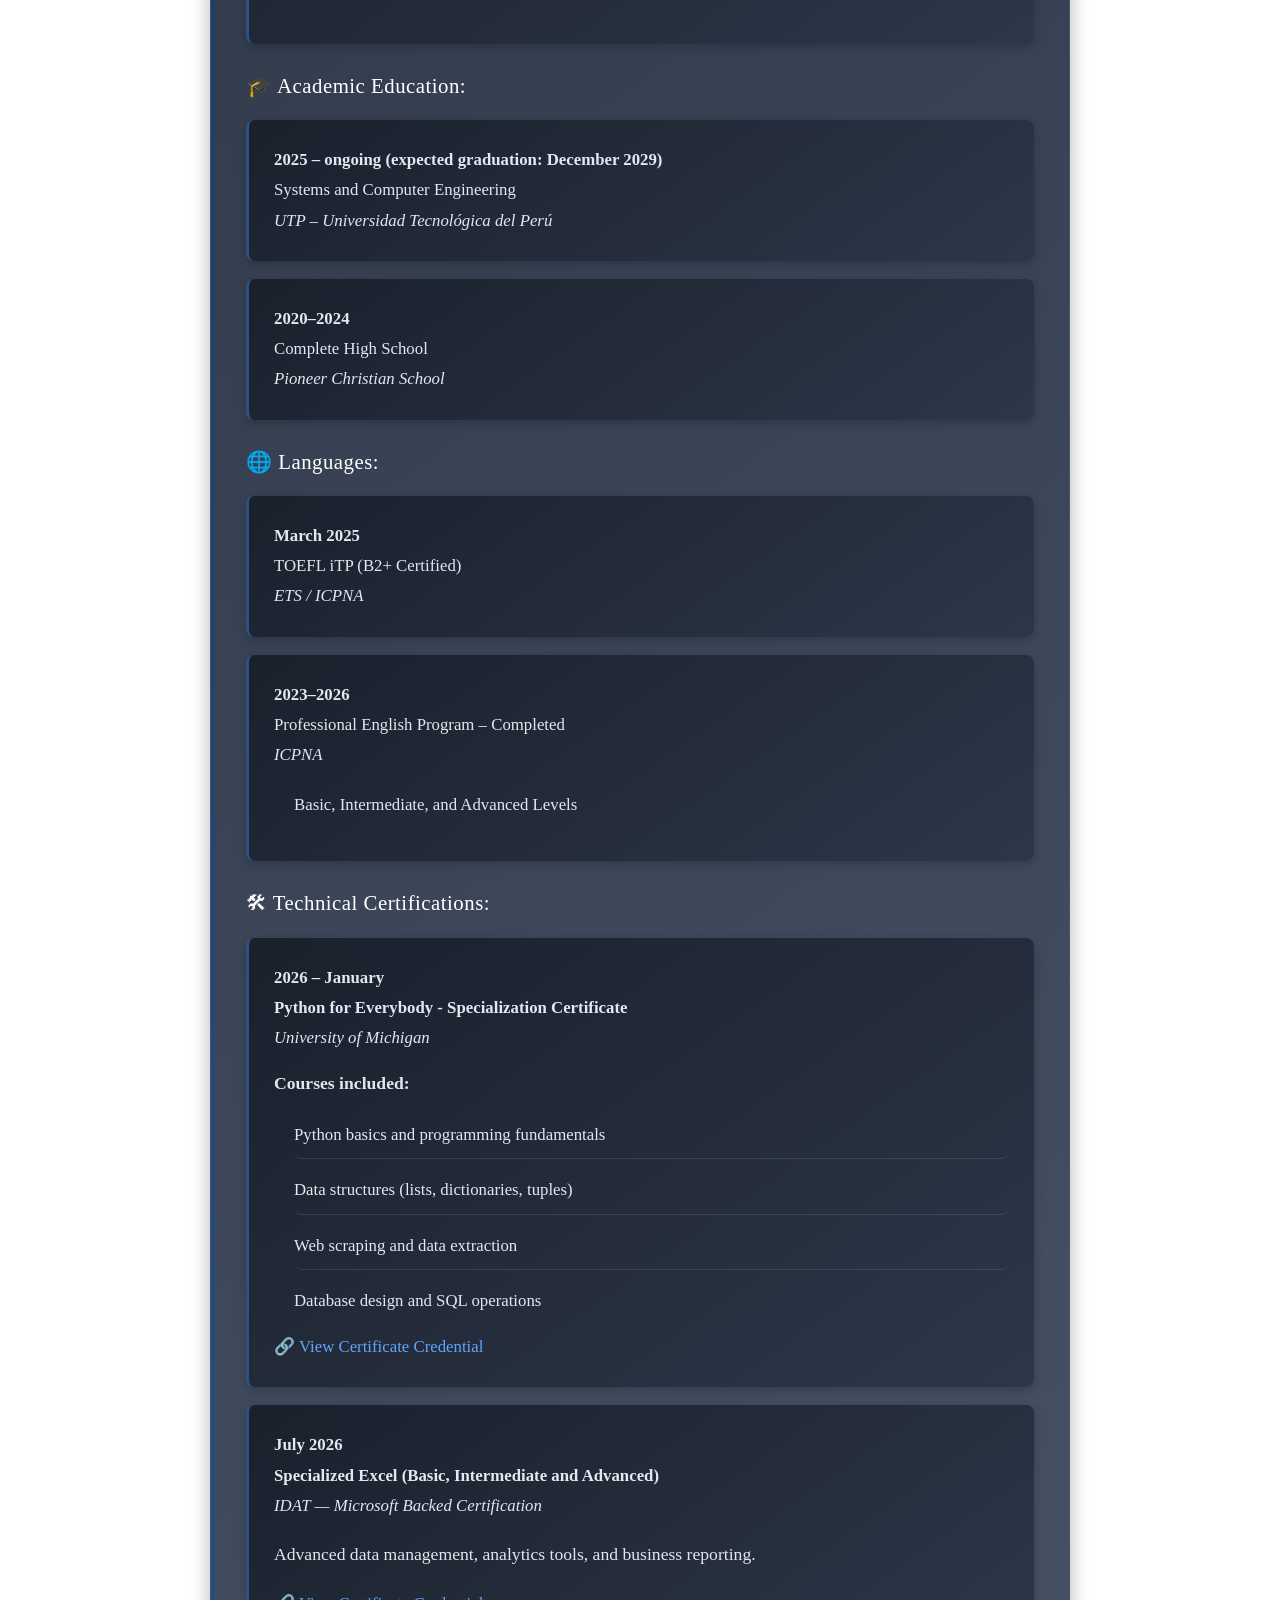
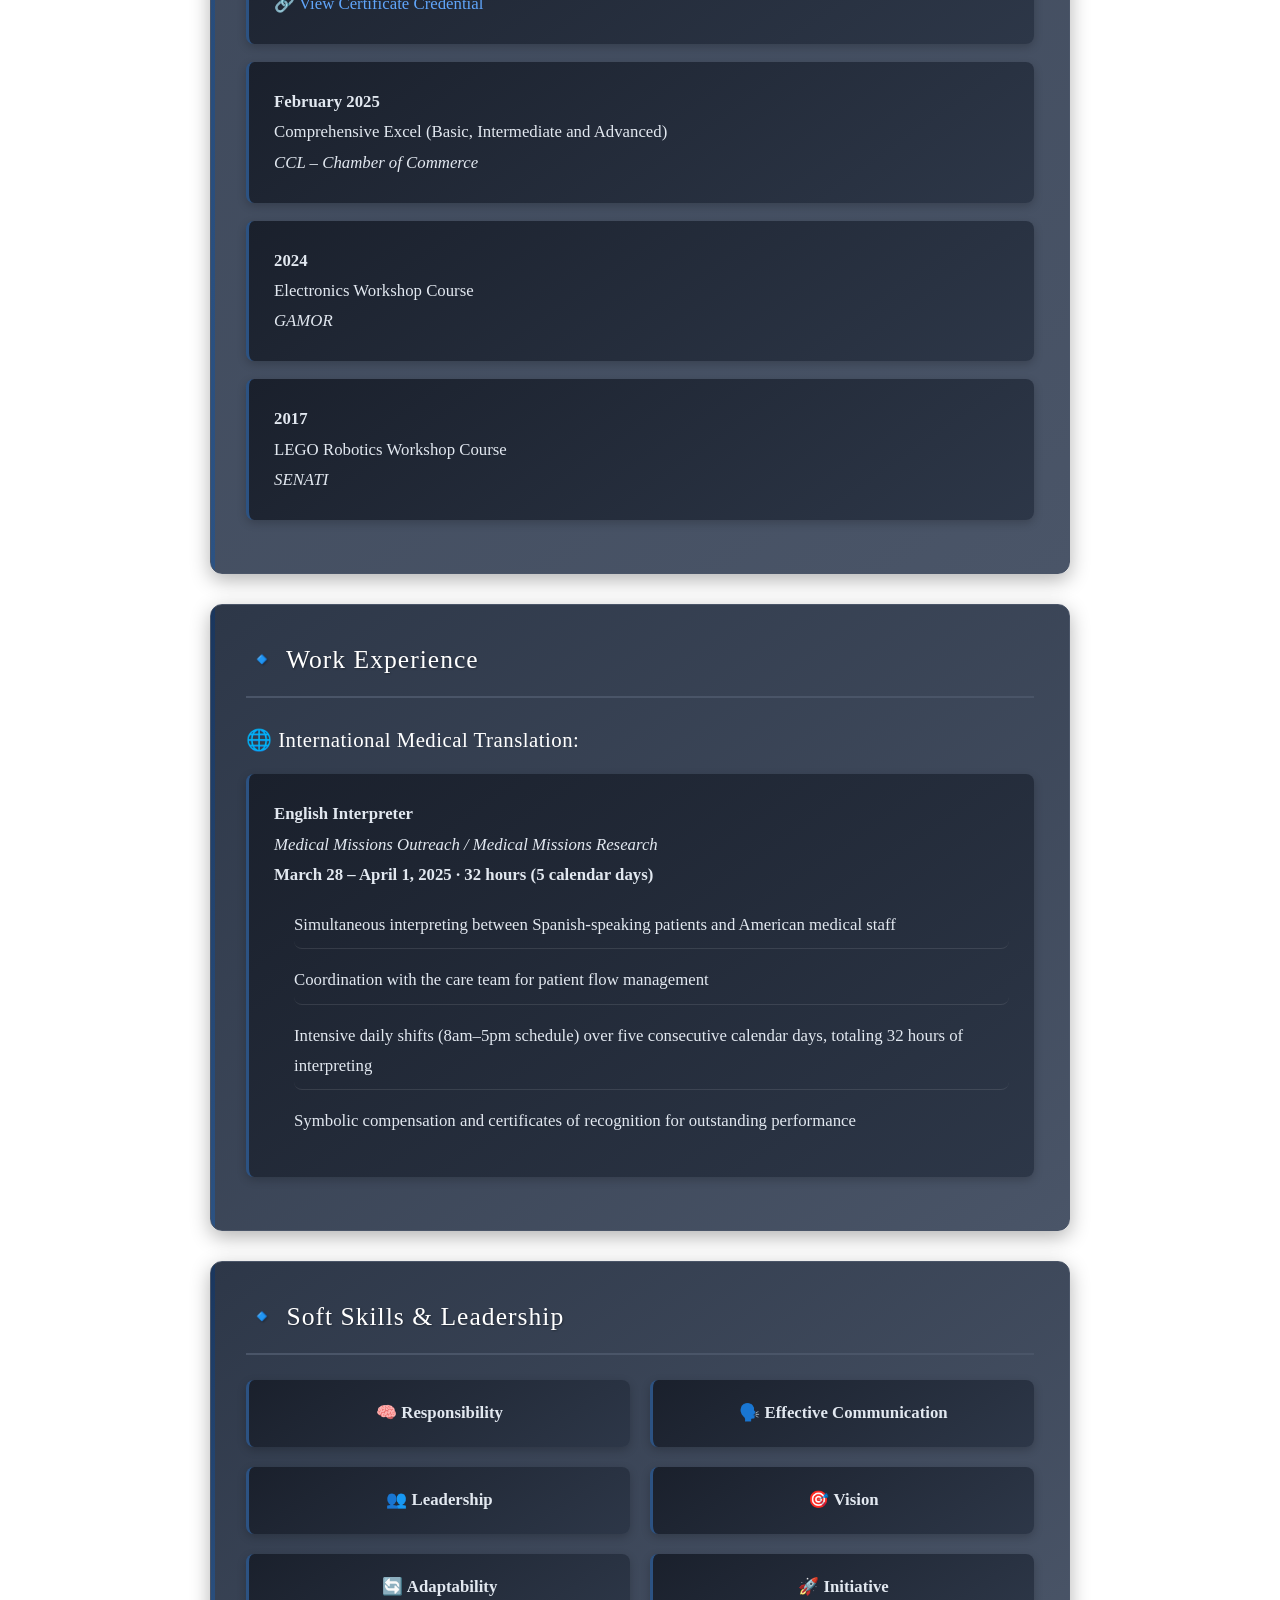
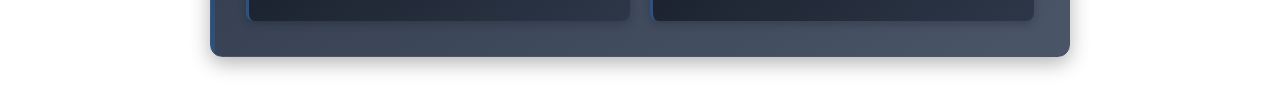
==== commit aef3a85b: "Actualización" ====
--- a/index.html
+++ b/index.html
@@ -547,6 +547,8 @@
 
   <button id="btn-lang" aria-label="Change language / Cambiar idioma">Español</button>
 
+
+Main fragment · HTML
 <main>
     <!-- CONTACTO PROFESIONAL -->
     <section id="contacto-en" class="fade-in" role="region" aria-labelledby="contacto-en-title">
@@ -555,6 +557,7 @@
       <p>📧 <strong>Email:</strong> jc.gonzalesch.2007@gmail.com</p>
       <p>🌍 <strong>Languages:</strong> Spanish (native), English (advanced)</p>
       <p>🔗 <strong>LinkedIn:</strong> <a href="https://www.linkedin.com/in/joseantonio-gonzales" target="_blank" rel="noopener noreferrer">linkedin.com/in/joseantonio-gonzales</a></p>
+      <p>💻 <strong>GitHub:</strong> <a href="https://github.com/Zraght" target="_blank" rel="noopener noreferrer">github.com/Zraght</a></p>
     </section>
     <section id="contacto-es" style="display:none;" class="fade-in" role="region" aria-labelledby="contacto-es-title">
       <h2 id="contacto-es-title">🔹 Contacto Profesional</h2>
@@ -562,278 +565,55 @@
       <p>📧 <strong>Email:</strong> jc.gonzalesch.2007@gmail.com</p>
       <p>🌍 <strong>Idiomas:</strong> Español (nativo), Inglés (avanzado)</p>
       <p>🔗 <strong>LinkedIn:</strong> <a href="https://www.linkedin.com/in/joseantonio-gonzales" target="_blank" rel="noopener noreferrer">linkedin.com/in/joseantonio-gonzales</a></p>
-    </section>
-
+      <p>💻 <strong>GitHub:</strong> <a href="https://github.com/Zraght" target="_blank" rel="noopener noreferrer">github.com/Zraght</a></p>
+    </section>
+ 
     <!-- PERFIL PROFESIONAL -->
     <section id="perfil-en" class="fade-in" role="region" aria-labelledby="perfil-en-title">
       <h2 id="perfil-en-title">🔹 Professional Profile</h2>
-      <p>I am a Systems Engineering student (UTP, High Potential Scholar 2026) and <strong>Conecta Impulso Ambassador (Intercorp)</strong>[cite: 1]. Technical background in backend development (Python), data pipelines (ETL), and automation[cite: 1]. Experienced in REST APIs consumption, relational database architecture, and data analysis, oriented toward building scalable tech solutions with business impact[cite: 1]. Additionally, I am a TOEFL B2+ certified English speaker, published author, and volunteer medical interpreter[cite: 1]. My purpose is to generate real value and positive impact in high-performance environments[cite: 1].</p>
+      <p><strong>Systems Engineering student (UTP, expected graduation December 2029) focused on Python backend development, data pipelines (ETL) and automation.</strong> Selected as <strong>UTP High Potential Scholar (2026)</strong> and <strong>Conecta Impulso Ambassador (Intercorp, 2026)</strong>.</p>
+      <p>I build modular, tested, installable Python tools: my main project is a CLI data pipeline with schema validation, per-category statistical anomaly detection, configurable behavior, rotating logs and 73 unit tests. Foundations in SQL, REST APIs, web scraping and JSON/XML come from the University of Michigan <em>Python for Everybody</em> specialization. Advanced Excel certifications (CCL, IDAT) complement my data analysis work.</p>
+      <p>Beyond tech: TOEFL iTP B2+, published author (2 books on Amazon, Spanish and English) and volunteer medical interpreter (32 hours, 2025).</p>
     </section>
     <section id="perfil-es" style="display:none;" class="fade-in" role="region" aria-labelledby="perfil-es-title">
       <h2 id="perfil-es-title">🔹 Perfil Profesional</h2>
-      <p>Estudiante de Ingeniería de Sistemas (UTP, Becario Alto Potencial 2026) y <strong>Embajador Conecta Impulso (Intercorp)</strong>[cite: 1]. Formación técnica en desarrollo backend (Python), pipelines de datos (ETL) y automatización[cite: 1]. Especializado en consumo de APIs REST, arquitectura de bases de datos relacionales y análisis de datos, orientado a construir soluciones tecnológicas escalables con impacto de negocio[cite: 1]. Cuenta con nivel de inglés avanzado (TOEFL B2+)[cite: 1], experiencia como intérprete médico voluntario[cite: 1] y autor publicado. Mi propósito es generar un impacto real y positivo en cada proyecto en el que participe[cite: 1].</p>
-    </section>
-
-    <!-- FORMACIÓN ACADÉMICA Y CERTIFICACIONES -->
-    <section id="formacion-en" class="fade-in" role="region" aria-labelledby="formacion-en-title">
-      <h2 id="formacion-en-title">🔹 Academic Background, Distinctions & Certifications</h2>
-      
-      <h3>🏆 Scholarships & Distinctions:</h3>
-      <ul>
-        <li>
-          <strong>2026</strong><br>
-          <strong>Conecta Impulso Ambassador</strong><br>
-          <em>Intercorp Group</em>[cite: 1]
-          <ul>
-            <li>Distinction awarded to selected students for their high potential, leadership, and corporate vision[cite: 1].</li>
-          </ul>
-        </li>
-        <li>
-          <strong>2026</strong><br>
-          <strong>High Potential Scholarship (Academic Excellence & Leadership Program)</strong><br>
-          <em>UTP – Technological University of Peru</em>[cite: 1]
-          <ul>
-            <li>Merit-based recognition awarded to students demonstrating strong academic performance, leadership, and professional projection[cite: 1].</li>
-            <li>Selected through a competitive evaluation process[cite: 1].</li>
-          </ul>
-        </li>
-      </ul>
-
-      <h3>🎓 Academic Education:</h3>
-      <ul>
-        <li>
-          <strong>2025 – ongoing</strong><br>
-          Systems and Computer Engineering<br>
-          <em>UTP – Universidad Tecnológica del Perú</em>[cite: 1]
-        </li>
-        <li>
-          <strong>2020–2024</strong><br>
-          Complete High School<br>
-          <em>Pioneer Christian School</em>
-        </li>
-      </ul>
-
-      <h3>🌐 Languages:</h3>
-      <ul>
-        <li>
-          <strong>March 2025</strong><br>
-          TOEFL iTP (B2+ Certified)<br>
-          <em>ETS / ICPNA</em>[cite: 1]
-        </li>
-        <li>
-          <strong>2023–2026</strong><br>
-          Professional English Program – Completed<br>
-          <em>ICPNA</em>[cite: 1]
-          <ul>
-            <li>Basic, Intermediate, and Advanced Levels[cite: 1]</li>
-          </ul>
-        </li>
-      </ul>
-
-      <h3>🛠 Technical Certifications:</h3>
-      <ul>
-        <li>
-          <strong>2026 – January</strong><br>
-          <strong>Python for Everybody - Specialization Certificate</strong><br>
-          <em>University of Michigan</em>[cite: 1]
-          <p class="course-list-intro"><strong>Courses included:</strong></p>
-          <ul>
-            <li>Python basics and programming fundamentals</li>
-            <li>Data structures (lists, dictionaries, tuples)</li>
-            <li>Web scraping and data extraction</li>
-            <li>Database design and SQL operations</li>
-          </ul>
-          🔗 <a href="https://www.coursera.org/account/accomplishments/verify/0ONBLQOIS44A" target="_blank" rel="noopener noreferrer">View Certificate Credential</a>
-        </li>
-        <li>
-
-          <strong>July 2026</strong><br>
-          <strong>Specialized Excel (Basic, Intermediate and Advanced)</strong><br>
-          <em>IDAT — Microsoft Backed Certification</em>[cite: 1]
-          <p>Advanced data management, analytics tools, and business reporting[cite: 1].</p>
-          🔗 <a href="https://wallet.xertify.co/certificates/00E3B34DA002" target="_blank" rel="noopener noreferrer">View Certificate Credential</a>
-        </li>
-        <li>
-          <strong>February 2025</strong><br>
-          Comprehensive Excel (Basic, Intermediate and Advanced)<br>
-          <em>CCL – Chamber of Commerce</em>
-        </li>
-        <li>
-          <strong>2024</strong><br>
-          Electronics Workshop Course<br>
-          <em>GAMOR</em>
-        </li>
-        <li>
-          <strong>2017</strong><br>
-          LEGO Robotics Workshop Course<br>
-          <em>SENATI</em>
-        </li>
-      </ul>
-    </section>
-
-    <section id="formacion-es" style="display:none;" class="fade-in" role="region" aria-labelledby="formacion-es-title">
-      <h2 id="formacion-es-title">🔹 Formación Académica, Distinciones y Certificaciones</h2>
-      
-      <h3>🏆 Becas y Distinciones:</h3>
-      <ul>
-        <li>
-          <strong>2026</strong><br>
-          <strong>Embajador - Conecta Impulso</strong><br>
-          <em>Grupo Intercorp</em>[cite: 1]
-          <ul>
-            <li>Distinción del Grupo Intercorp otorgada a estudiantes seleccionados por su alto potencial, liderazgo y visión corporativa[cite: 1].</li>
-          </ul>
-        </li>
-        <li>
-          <strong>2026</strong><br>
-          <strong>Beca Alto Potencial (Programa de Excelencia Académica y Liderazgo)</strong><br>
-          <em>UTP – Universidad Tecnológica del Perú</em>[cite: 1]
-          <ul>
-            <li>Reconocimiento otorgado mediante un proceso competitivo a estudiantes con alto rendimiento académico, liderazgo y proyección profesional[cite: 1].</li>
-          </ul>
-        </li>
-      </ul>
-
-      <h3>🎓 Formación Académica:</h3>
-      <ul>
-        <li>
-          <strong>2025 – en curso</strong><br>
-          Ingeniería de Sistemas e Informática<br>
-          <em>UTP – Universidad Tecnológica del Perú</em>[cite: 1]
-        </li>
-        <li>
-          <strong>2020–2024</strong><br>
-          Secundaria completa<br>
-          <em>IE Cristiano Pionero</em>
-        </li>
-      </ul>
-
-      <h3>🌐 Idiomas:</h3>
-      <ul>
-        <li>
-          <strong>Marzo 2025</strong><br>
-          TOEFL iTP (Certificación B2+)<br>
-          <em>ETS / ICPNA</em>[cite: 1]
-        </li>
-        <li>
-          <strong>2023–2026</strong><br>
-          Programa Profesional de Inglés – Completado<br>
-          <em>ICPNA</em>[cite: 1]
-          <ul>
-            <li>Niveles Básico, Intermedio y Avanzado[cite: 1]</li>
-          </ul>
-        </li>
-      </ul>
-
-      <h3>🛠 Certificaciones Técnicas:</h3>
-      <ul>
-        <li>
-          <strong>2026 – Enero</strong><br>
-          <strong>Python for Everybody - Certificado de Especialización</strong><br>
-          <em>University of Michigan</em>
-          <p class="course-list-intro"><strong>Cursos incluidos:</strong></p>
-          <ul>
-            <li>Fundamentos de Python y programación básica</li>
-            <li>Estructuras de datos (listas, diccionarios, tuplas)</li>
-            <li>Web scraping y extracción de datos</li>
-            <li>Diseño de bases de datos y operaciones SQL</li>
-          </ul>
-          🔗 <a href="https://www.coursera.org/account/accomplishments/verify/0ONBLQOIS44A" target="_blank" rel="noopener noreferrer">Ver Credencial de Certificado</a>
-        </li>
-        <li>
-          <strong>Julio 2026</strong><br>
-          <strong>Excel Especializado (Básico, Intermedio y Avanzado)</strong><br>
-          <em>IDAT — Certificación respaldada por Microsoft</em>[cite: 1]
-          <p>Manejo avanzado de datos, herramientas de análisis y reportes de negocio[cite: 1].</p>
-          🔗 <a href="https://wallet.xertify.co/certificates/00E3B34DA002" target="_blank" rel="noopener noreferrer">Ver Credencial de Certificado</a>
-        </li>
-        <li>
-          <strong>Febrero 2025</strong><br>
-          Excel Integral (Básico, Intermedio y Avanzado)<br>
-          <em>CCL – Cámara de Comercio</em>
-        </li>
-        <li>
-          <strong>2024</strong><br>
-          Curso Taller de Electrónica<br>
-          <em>GAMOR</em>
-        </li>
-        <li>
-          <strong>2017</strong><br>
-          Curso Taller de Robótica con LEGO<br>
-          <em>SENATI</em>
-        </li>
-      </ul>
-    </section>
-
-    <!-- TECHNICAL SKILLS -->
-    <section id="technical-skills-en" class="fade-in" role="region" aria-labelledby="technical-skills-en-title">
-      <h2 id="technical-skills-en-title">🔹 Technical Skills</h2>
-      <div class="soft-skills-grid">
-        <div class="skill-item">💻 <strong>Backend Development (Python)</strong></div>
-        <div class="skill-item">⚙️ <strong>Automation & Scripting</strong></div>
-        <div class="skill-item">🔄 <strong>ETL Pipelines</strong></div>
-        <div class="skill-item">🔧 <strong>Version Control (Git & GitHub)</strong></div>
-        <div class="skill-item">🐧 <strong>Linux / Bash Fundamentals</strong></div>
-        <div class="skill-item">📊 <strong>Data Analysis & Processing</strong></div>
-        <div class="skill-item">🗄️ <strong>SQL & Relational Databases</strong></div>
-        <div class="skill-item">🌐 <strong>RESTful APIs & Web Services</strong></div>
-        <div class="skill-item">🕷️ <strong>Web Scraping</strong></div>
-        <div class="skill-item">📄 <strong>JSON & XML Data Handling</strong></div>
-        <div class="skill-item">📈 <strong>Data Visualization</strong></div>
-        <div class="skill-item">🐛 <strong>Debugging & Problem Solving</strong></div>
-      </div>
-    </section>
-
-    <section id="technical-skills-es" style="display:none;" class="fade-in" role="region" aria-labelledby="technical-skills-es-title">
-      <h2 id="technical-skills-es-title">🔹 Habilidades Técnicas</h2>
-      <div class="soft-skills-grid">
-        <div class="skill-item">💻 <strong>Desarrollo Backend (Python)</strong></div>
-        <div class="skill-item">⚙️ <strong>Automatización y Scripting</strong></div>
-        <div class="skill-item">🔄 <strong>Pipelines de Datos (ETL)</strong></div>
-        <div class="skill-item">🔧 <strong>Control de Versiones (Git y GitHub)</strong></div>
-        <div class="skill-item">🐧 <strong>Fundamentos de Linux / Bash</strong></div>
-        <div class="skill-item">📊 <strong>Análisis y Procesamiento de Datos</strong></div>
-        <div class="skill-item">🗄️ <strong>SQL y Bases de Datos Relacionales</strong></div>
-        <div class="skill-item">🌐 <strong>APIs REST y Servicios Web</strong></div>
-        <div class="skill-item">🕷️ <strong>Web Scraping</strong></div>
-        <div class="skill-item">📄 <strong>Manejo de Datos JSON y XML</strong></div>
-        <div class="skill-item">📈 <strong>Visualización de Datos</strong></div>
-        <div class="skill-item">🐛 <strong>Depuración y Resolución de Problemas</strong></div>
-      </div>
-    </section>
-
-    <!-- PROYECTOS -->
+      <p><strong>Estudiante de Ingeniería de Sistemas (UTP, egreso previsto en diciembre de 2029) enfocado en desarrollo backend con Python, pipelines de datos (ETL) y automatización.</strong> Becario Alto Potencial UTP (2026) y <strong>Embajador Conecta Impulso (Intercorp, 2026)</strong>.</p>
+      <p>Construyo herramientas en Python modulares, probadas e instalables: mi proyecto principal es un pipeline de datos por línea de comandos con validación de esquema, detección estadística de anomalías por categoría, comportamiento configurable, logs rotativos y 73 pruebas unitarias. Mis bases en SQL, APIs REST, web scraping y JSON/XML provienen de la especialización <em>Python for Everybody</em> (Universidad de Michigan). Las certificaciones avanzadas de Excel (CCL, IDAT) complementan mi trabajo de análisis de datos.</p>
+      <p>Adicionalmente: TOEFL iTP B2+, autor publicado (2 libros en Amazon, en español e inglés) e intérprete médico voluntario (32 horas, 2025).</p>
+    </section>
+ 
+    <!-- PROYECTOS (priorizados para reclutadores técnicos) -->
     <section id="proyectos-en" class="fade-in" role="region" aria-labelledby="proyectos-en-title">
       <h2 id="proyectos-en-title">⭐ Projects</h2>
-      
+ 
       <h3>💻 Technical Projects</h3>
       <ul class="project-list">
         <li class="project-item">
           <p><strong>2026 – Completed</strong></p>
-
+ 
           <p>
-            <strong>Personal Expense Analysis System</strong><br>
-            <span class="tech-stack">Python • Automation • Data Analysis • Visualization</span>
+            <strong>Personal Expense Analysis System</strong> (CLI data pipeline)<br>
+            <span class="tech-stack">Python 3.10+ • pandas • NumPy • Matplotlib / Seaborn • openpyxl • pytest • Git</span>
           </p>
-
+ 
           <p>
-            Developed a Python-based personal expense analysis system as a practical project integrating concepts from the <strong>Python for Everybody Specialization</strong> (University of Michigan) and the <strong>Google IT Automation with Python Professional Certificate</strong>. The system implements a full ETL pipeline that processes CSV/Excel files, runs automated statistical analysis with per-category z-score anomaly detection, generates three chart types, and produces a portable self-contained HTML report. The project applies professional software engineering patterns aligned with real-world data pipeline workflows.
+            Installable command-line tool that turns raw bank-export files into a statistical analysis and a shareable report. It runs a full ETL flow (ingestion → cleaning → analysis → visualization → reporting) and flags unusual transactions using a per-category z-score. Built as a practical project applying concepts from the <strong>Python for Everybody Specialization</strong> (University of Michigan) and <strong>Google IT Automation with Python</strong> coursework.
           </p>
-
-          <ul>
-            <li>Full ETL pipeline with ingestion, cleaning, schema validation, and type coercion</li>
-            <li>Per-category z-score anomaly detection to flag statistically unusual transactions</li>
-            <li>Automated generation of bar, pie, and monthly trend charts at 300 DPI</li>
-            <li>Self-contained HTML report with base64-embedded images and no external dependencies</li>
-            <li>Modular architecture with rotating logs, deep-merge JSON config, and 73 unit tests</li>
-          </ul>
-
+ 
+          <ul>
+            <li><strong>Ingestion &amp; validation:</strong> reads <code>.csv</code>, <code>.xlsx</code> and <code>.xls</code>; checks 4 required columns, coerces types, removes duplicates and warns about skipped rows (invalid dates or amounts).</li>
+            <li><strong>Anomaly detection:</strong> per-category z-score (default threshold 2.0, configurable); categories with fewer than 3 transactions are skipped. On the included 21-transaction sample it flags a $2,400 Food charge against a $579.83 category mean.</li>
+            <li><strong>Outputs:</strong> 3 charts (bar, pie, monthly trend; 300 DPI by default) and a self-contained HTML report with base64-embedded images that opens offline.</li>
+            <li><strong>Engineering practices:</strong> ~1,350 lines of Python across 4 processing modules and 3 utility modules; argparse CLI with exit codes; <code>pyproject.toml</code> packaging; rotating logs (10 MB × 5 backups); deep-merge JSON configuration.</li>
+            <li><strong>Testing:</strong> 73 unit tests with pytest, covering reading, analysis, validation and configuration.</li>
+          </ul>
+ 
           <p>
-            🔗 <a href="https://github.com/Zraght/expense_analyzer#" target="_blank" rel="noopener noreferrer">View GitHub Repository</a>
+            🔗 <a href="https://github.com/Zraght/expense_analyzer" target="_blank" rel="noopener noreferrer">View GitHub Repository</a>
           </p>
         </li>
       </ul>
-
+ 
       <h3>✍️ Published Work</h3>
       <ul>
         <li>
@@ -842,45 +622,45 @@
             <strong>Books:</strong> The Value of Life | Traces of Hope<br>
           </p>
           <p><em>Published in Spanish and English on Amazon</em></p>
-
+ 
           <p>
             🔗 <a href="https://linktr.ee/joseantonio_gonzales" target="_blank" rel="noopener noreferrer">View complete work</a>
           </p>
         </li>
       </ul>
     </section>
-
+ 
     <section id="proyectos-es" style="display:none;" class="fade-in" role="region" aria-labelledby="proyectos-es-title">
       <h2 id="proyectos-es-title">⭐ Proyectos</h2>
-      
+ 
       <h3>💻 Proyectos Técnicos</h3>
       <ul class="project-list">
         <li class="project-item">
           <p><strong>2026 – Completado</strong></p>
-
+ 
           <p>
-            <strong>Sistema de Análisis de Gastos Personales</strong><br>
-            <span class="tech-stack">Python • Automatización • Análisis de Datos • Visualización</span>
+            <strong>Sistema de Análisis de Gastos Personales</strong> (pipeline de datos por CLI)<br>
+            <span class="tech-stack">Python 3.10+ • pandas • NumPy • Matplotlib / Seaborn • openpyxl • pytest • Git</span>
           </p>
-
+ 
           <p>
-            Desarrollé un sistema de análisis de gastos personales en Python como proyecto práctico que integra conceptos de la <strong>Especialización Python for Everybody</strong> (Universidad de Michigan) y el <strong>Certificado Profesional Google IT Automation with Python</strong>. El sistema implementa un pipeline ETL completo que procesa archivos CSV/Excel, ejecuta análisis estadístico automatizado con detección de anomalías por z-score por categoría, genera tres tipos de visualizaciones y produce un reporte HTML autocontenido portable. El proyecto aplica patrones de ingeniería de software profesionales orientados a pipelines de datos reales.
+            Herramienta de línea de comandos instalable que convierte archivos exportados del banco en un análisis estadístico y un reporte compartible. Ejecuta un flujo ETL completo (ingesta → limpieza → análisis → visualización → reporte) y detecta transacciones inusuales mediante z-score por categoría. Desarrollada como proyecto práctico aplicando conceptos de la <strong>Especialización Python for Everybody</strong> (Universidad de Michigan) y del curso <strong>Google IT Automation with Python</strong>.
           </p>
-
-          <ul>
-            <li>Pipeline ETL completo con ingesta, limpieza, validación de esquema y coerción de tipos</li>
-            <li>Detección estadística de anomalías por z-score específica por categoría de gasto</li>
-            <li>Generación automatizada de gráficos de barras, pastel y tendencia mensual (300 DPI)</li>
-            <li>Reporte HTML autocontenido con imágenes embebidas en base64, sin dependencias externas</li>
-            <li>Arquitectura modular con logging rotativo, configuración JSON con deep-merge y 73 pruebas unitarias</li>
-          </ul>
-
+ 
+          <ul>
+            <li><strong>Ingesta y validación:</strong> lee <code>.csv</code>, <code>.xlsx</code> y <code>.xls</code>; verifica 4 columnas obligatorias, convierte tipos, elimina duplicados y advierte sobre filas omitidas (fechas o montos inválidos).</li>
+            <li><strong>Detección de anomalías:</strong> z-score por categoría (umbral por defecto 2.0, configurable); se omiten categorías con menos de 3 transacciones. En el ejemplo incluido de 21 transacciones marca un gasto de $2,400 en Food frente a una media de categoría de $579.83.</li>
+            <li><strong>Salidas:</strong> 3 gráficos (barras, pastel y tendencia mensual; 300 DPI por defecto) y un reporte HTML autocontenido con imágenes embebidas en base64 que abre sin conexión.</li>
+            <li><strong>Prácticas de ingeniería:</strong> ~1,350 líneas de Python en 4 módulos de procesamiento y 3 de utilidades; CLI con argparse y códigos de salida; empaquetado con <code>pyproject.toml</code>; logs rotativos (10 MB × 5 respaldos); configuración JSON con deep-merge.</li>
+            <li><strong>Pruebas:</strong> 73 pruebas unitarias con pytest que cubren lectura, análisis, validación y configuración.</li>
+          </ul>
+ 
           <p>
-            🔗 <a href="https://github.com/Zraght/expense_analyzer#" target="_blank" rel="noopener noreferrer">Ver Repositorio en GitHub</a>
+            🔗 <a href="https://github.com/Zraght/expense_analyzer" target="_blank" rel="noopener noreferrer">Ver Repositorio en GitHub</a>
           </p>
         </li>
       </ul>
-
+ 
       <h3>✍️ Obra Publicada</h3>
       <ul>
         <li>
@@ -889,53 +669,294 @@
             <strong>Libros:</strong> El Valor de la Vida | Huellas de Esperanza
           </p>
           <p><em>Publicado en español e inglés en Amazon</em></p>
-
+ 
           <p>
             🔗 <a href="https://linktr.ee/joseantonio_gonzales" target="_blank" rel="noopener noreferrer">Ver obra completa</a>
           </p>
         </li>
       </ul>
     </section>
-
+ 
+    <!-- TECHNICAL SKILLS -->
+    <section id="technical-skills-en" class="fade-in" role="region" aria-labelledby="technical-skills-en-title">
+      <h2 id="technical-skills-en-title">🔹 Technical Skills</h2>
+      <h3>Applied in my projects</h3>
+      <div class="soft-skills-grid">
+        <div class="skill-item">💻 <strong>Python (backend &amp; CLI tools)</strong></div>
+        <div class="skill-item">🔄 <strong>ETL Pipelines</strong></div>
+        <div class="skill-item">📊 <strong>Data Analysis (pandas, NumPy)</strong></div>
+        <div class="skill-item">📉 <strong>Statistical Anomaly Detection (z-score)</strong></div>
+        <div class="skill-item">📈 <strong>Data Visualization (Matplotlib, Seaborn)</strong></div>
+        <div class="skill-item">🧪 <strong>Unit Testing (pytest)</strong></div>
+        <div class="skill-item">⚙️ <strong>Automation &amp; Scripting</strong></div>
+        <div class="skill-item">🔧 <strong>Version Control (Git &amp; GitHub)</strong></div>
+        <div class="skill-item">📗 <strong>Advanced Excel</strong></div>
+      </div>
+      <h3>Foundations (coursework &amp; certifications)</h3>
+      <div class="soft-skills-grid">
+        <div class="skill-item">🗄️ <strong>SQL &amp; Relational Databases</strong></div>
+        <div class="skill-item">🌐 <strong>RESTful APIs &amp; Web Services</strong></div>
+        <div class="skill-item">🕷️ <strong>Web Scraping</strong></div>
+        <div class="skill-item">📄 <strong>JSON &amp; XML Data Handling</strong></div>
+        <div class="skill-item">🐧 <strong>Linux / Bash Fundamentals</strong></div>
+        <div class="skill-item">🐛 <strong>Debugging &amp; Problem Solving</strong></div>
+      </div>
+    </section>
+ 
+    <section id="technical-skills-es" style="display:none;" class="fade-in" role="region" aria-labelledby="technical-skills-es-title">
+      <h2 id="technical-skills-es-title">🔹 Habilidades Técnicas</h2>
+      <h3>Aplicadas en mis proyectos</h3>
+      <div class="soft-skills-grid">
+        <div class="skill-item">💻 <strong>Python (backend y herramientas CLI)</strong></div>
+        <div class="skill-item">🔄 <strong>Pipelines de Datos (ETL)</strong></div>
+        <div class="skill-item">📊 <strong>Análisis de Datos (pandas, NumPy)</strong></div>
+        <div class="skill-item">📉 <strong>Detección Estadística de Anomalías (z-score)</strong></div>
+        <div class="skill-item">📈 <strong>Visualización de Datos (Matplotlib, Seaborn)</strong></div>
+        <div class="skill-item">🧪 <strong>Pruebas Unitarias (pytest)</strong></div>
+        <div class="skill-item">⚙️ <strong>Automatización y Scripting</strong></div>
+        <div class="skill-item">🔧 <strong>Control de Versiones (Git y GitHub)</strong></div>
+        <div class="skill-item">📗 <strong>Excel Avanzado</strong></div>
+      </div>
+      <h3>Fundamentos (cursos y certificaciones)</h3>
+      <div class="soft-skills-grid">
+        <div class="skill-item">🗄️ <strong>SQL y Bases de Datos Relacionales</strong></div>
+        <div class="skill-item">🌐 <strong>APIs REST y Servicios Web</strong></div>
+        <div class="skill-item">🕷️ <strong>Web Scraping</strong></div>
+        <div class="skill-item">📄 <strong>Manejo de Datos JSON y XML</strong></div>
+        <div class="skill-item">🐧 <strong>Fundamentos de Linux / Bash</strong></div>
+        <div class="skill-item">🐛 <strong>Depuración y Resolución de Problemas</strong></div>
+      </div>
+    </section>
+ 
+    <!-- FORMACIÓN ACADÉMICA Y CERTIFICACIONES -->
+    <section id="formacion-en" class="fade-in" role="region" aria-labelledby="formacion-en-title">
+      <h2 id="formacion-en-title">🔹 Academic Background, Distinctions & Certifications</h2>
+ 
+      <h3>🏆 Scholarships & Distinctions:</h3>
+      <ul>
+        <li>
+          <strong>2026</strong><br>
+          <strong>Conecta Impulso Ambassador</strong><br>
+          <em>Intercorp Group</em>
+          <ul>
+            <li>Distinction awarded to selected students for their high potential, leadership, and corporate vision.</li>
+          </ul>
+        </li>
+        <li>
+          <strong>2026</strong><br>
+          <strong>High Potential Scholarship (Academic Excellence & Leadership Program)</strong><br>
+          <em>UTP – Technological University of Peru</em>
+          <ul>
+            <li>Merit-based recognition awarded to students demonstrating strong academic performance, leadership, and professional projection.</li>
+            <li>Selected through a competitive evaluation process.</li>
+          </ul>
+        </li>
+      </ul>
+ 
+      <h3>🎓 Academic Education:</h3>
+      <ul>
+        <li>
+          <strong>2025 – ongoing (expected graduation: December 2029)</strong><br>
+          Systems and Computer Engineering<br>
+          <em>UTP – Universidad Tecnológica del Perú</em>
+        </li>
+        <li>
+          <strong>2020–2024</strong><br>
+          Complete High School<br>
+          <em>Pioneer Christian School</em>
+        </li>
+      </ul>
+ 
+      <h3>🌐 Languages:</h3>
+      <ul>
+        <li>
+          <strong>March 2025</strong><br>
+          TOEFL iTP (B2+ Certified)<br>
+          <em>ETS / ICPNA</em>
+        </li>
+        <li>
+          <strong>2023–2026</strong><br>
+          Professional English Program – Completed<br>
+          <em>ICPNA</em>
+          <ul>
+            <li>Basic, Intermediate, and Advanced Levels</li>
+          </ul>
+        </li>
+      </ul>
+ 
+      <h3>🛠 Technical Certifications:</h3>
+      <ul>
+        <li>
+          <strong>2026 – January</strong><br>
+          <strong>Python for Everybody - Specialization Certificate</strong><br>
+          <em>University of Michigan</em>
+          <p class="course-list-intro"><strong>Courses included:</strong></p>
+          <ul>
+            <li>Python basics and programming fundamentals</li>
+            <li>Data structures (lists, dictionaries, tuples)</li>
+            <li>Web scraping and data extraction</li>
+            <li>Database design and SQL operations</li>
+          </ul>
+          🔗 <a href="https://www.coursera.org/account/accomplishments/verify/0ONBLQOIS44A" target="_blank" rel="noopener noreferrer">View Certificate Credential</a>
+        </li>
+        <li>
+          <strong>July 2026</strong><br>
+          <strong>Specialized Excel (Basic, Intermediate and Advanced)</strong><br>
+          <em>IDAT — Microsoft Backed Certification</em>
+          <p>Advanced data management, analytics tools, and business reporting.</p>
+          🔗 <a href="https://wallet.xertify.co/certificates/00E3B34DA002" target="_blank" rel="noopener noreferrer">View Certificate Credential</a>
+        </li>
+        <li>
+          <strong>February 2025</strong><br>
+          Comprehensive Excel (Basic, Intermediate and Advanced)<br>
+          <em>CCL – Chamber of Commerce</em>
+        </li>
+        <li>
+          <strong>2024</strong><br>
+          Electronics Workshop Course<br>
+          <em>GAMOR</em>
+        </li>
+        <li>
+          <strong>2017</strong><br>
+          LEGO Robotics Workshop Course<br>
+          <em>SENATI</em>
+        </li>
+      </ul>
+    </section>
+ 
+    <section id="formacion-es" style="display:none;" class="fade-in" role="region" aria-labelledby="formacion-es-title">
+      <h2 id="formacion-es-title">🔹 Formación Académica, Distinciones y Certificaciones</h2>
+ 
+      <h3>🏆 Becas y Distinciones:</h3>
+      <ul>
+        <li>
+          <strong>2026</strong><br>
+          <strong>Embajador - Conecta Impulso</strong><br>
+          <em>Grupo Intercorp</em>
+          <ul>
+            <li>Distinción del Grupo Intercorp otorgada a estudiantes seleccionados por su alto potencial, liderazgo y visión corporativa.</li>
+          </ul>
+        </li>
+        <li>
+          <strong>2026</strong><br>
+          <strong>Beca Alto Potencial (Programa de Excelencia Académica y Liderazgo)</strong><br>
+          <em>UTP – Universidad Tecnológica del Perú</em>
+          <ul>
+            <li>Reconocimiento otorgado mediante un proceso competitivo a estudiantes con alto rendimiento académico, liderazgo y proyección profesional.</li>
+          </ul>
+        </li>
+      </ul>
+ 
+      <h3>🎓 Formación Académica:</h3>
+      <ul>
+        <li>
+          <strong>2025 – en curso (egreso previsto: diciembre de 2029)</strong><br>
+          Ingeniería de Sistemas e Informática<br>
+          <em>UTP – Universidad Tecnológica del Perú</em>
+        </li>
+        <li>
+          <strong>2020–2024</strong><br>
+          Secundaria completa<br>
+          <em>IE Cristiano Pionero</em>
+        </li>
+      </ul>
+ 
+      <h3>🌐 Idiomas:</h3>
+      <ul>
+        <li>
+          <strong>Marzo 2025</strong><br>
+          TOEFL iTP (Certificación B2+)<br>
+          <em>ETS / ICPNA</em>
+        </li>
+        <li>
+          <strong>2023–2026</strong><br>
+          Programa Profesional de Inglés – Completado<br>
+          <em>ICPNA</em>
+          <ul>
+            <li>Niveles Básico, Intermedio y Avanzado</li>
+          </ul>
+        </li>
+      </ul>
+ 
+      <h3>🛠 Certificaciones Técnicas:</h3>
+      <ul>
+        <li>
+          <strong>2026 – Enero</strong><br>
+          <strong>Python for Everybody - Certificado de Especialización</strong><br>
+          <em>University of Michigan</em>
+          <p class="course-list-intro"><strong>Cursos incluidos:</strong></p>
+          <ul>
+            <li>Fundamentos de Python y programación básica</li>
+            <li>Estructuras de datos (listas, diccionarios, tuplas)</li>
+            <li>Web scraping y extracción de datos</li>
+            <li>Diseño de bases de datos y operaciones SQL</li>
+          </ul>
+          🔗 <a href="https://www.coursera.org/account/accomplishments/verify/0ONBLQOIS44A" target="_blank" rel="noopener noreferrer">Ver Credencial de Certificado</a>
+        </li>
+        <li>
+          <strong>Julio 2026</strong><br>
+          <strong>Excel Especializado (Básico, Intermedio y Avanzado)</strong><br>
+          <em>IDAT — Certificación respaldada por Microsoft</em>
+          <p>Manejo avanzado de datos, herramientas de análisis y reportes de negocio.</p>
+          🔗 <a href="https://wallet.xertify.co/certificates/00E3B34DA002" target="_blank" rel="noopener noreferrer">Ver Credencial de Certificado</a>
+        </li>
+        <li>
+          <strong>Febrero 2025</strong><br>
+          Excel Integral (Básico, Intermedio y Avanzado)<br>
+          <em>CCL – Cámara de Comercio</em>
+        </li>
+        <li>
+          <strong>2024</strong><br>
+          Curso Taller de Electrónica<br>
+          <em>GAMOR</em>
+        </li>
+        <li>
+          <strong>2017</strong><br>
+          Curso Taller de Robótica con LEGO<br>
+          <em>SENATI</em>
+        </li>
+      </ul>
+    </section>
+ 
     <!-- EXPERIENCIA LABORAL -->
     <section id="experiencia-en" class="fade-in" role="region" aria-labelledby="experiencia-en-title">
       <h2 id="experiencia-en-title">🔹 Work Experience</h2>
-      
+ 
       <h3>🌐 International Medical Translation:</h3>
       <ul>
         <li>
           <strong>English Interpreter</strong><br>
           <em>Medical Missions Outreach / Medical Missions Research</em><br>
-          <strong>June 2024 / April 2025</strong>
-          <ul>
-            <li>Simultaneous translation between Spanish-speaking patients and American medical staff</li>
+          <strong>March 28 – April 1, 2025 · 32 hours (5 calendar days)</strong>
+          <ul>
+            <li>Simultaneous interpreting between Spanish-speaking patients and American medical staff</li>
             <li>Coordination with the care team for patient flow management</li>
-            <li>Intensive shifts from 8am to 5pm for five consecutive days</li>
-            <li>Symbolic compensation for outstanding performance</li>
-            <li>Received certificates of recognition for outstanding performance</li>
-          </ul>
-        </li>
-      </ul>
-
+            <li>Intensive daily shifts (8am–5pm schedule) over five consecutive calendar days, totaling 32 hours of interpreting</li>
+            <li>Symbolic compensation and certificates of recognition for outstanding performance</li>
+          </ul>
+        </li>
+      </ul>
+    </section>
+ 
     <section id="experiencia-es" style="display:none;" class="fade-in" role="region" aria-labelledby="experiencia-es-title">
       <h2 id="experiencia-es-title">🔹 Experiencia Laboral</h2>
-      
+ 
       <h3>🌐 Traducción Médica Internacional:</h3>
       <ul>
         <li>
           <strong>English Interpreter</strong><br>
           <em>Medical Missions Outreach / Medical Missions Research</em><br>
-          <strong>Junio 2024 / Abril 2025</strong>
-          <ul>
-            <li>Traducción simultánea entre pacientes hispanohablantes y personal médico estadounidense</li>
+          <strong>28 de marzo – 1 de abril de 2025 · 32 horas (5 días calendario)</strong>
+          <ul>
+            <li>Interpretación simultánea entre pacientes hispanohablantes y personal médico estadounidense</li>
             <li>Coordinación con el equipo de atención para la gestión del flujo de pacientes</li>
-            <li>Turnos intensivos de 8am a 5pm durante cinco días consecutivos</li>
-            <li>Compensación simbólica por desempeño destacado</li>
-            <li>Recibí certificados de reconocimiento por desempeño destacado</li>
-          </ul>
-        </li>
-      </ul>
-
+            <li>Turnos intensivos diarios (horario de 8am a 5pm) durante cinco días calendario consecutivos, con un total de 32 horas de interpretación</li>
+            <li>Compensación simbólica y certificados de reconocimiento por desempeño destacado</li>
+          </ul>
+        </li>
+      </ul>
+    </section>
+ 
     <!-- HABILIDADES BLANDAS -->
     <section id="habilidades-en" class="fade-in" role="region" aria-labelledby="habilidades-en-title">
       <h2 id="habilidades-en-title">🔹 Soft Skills & Leadership</h2>
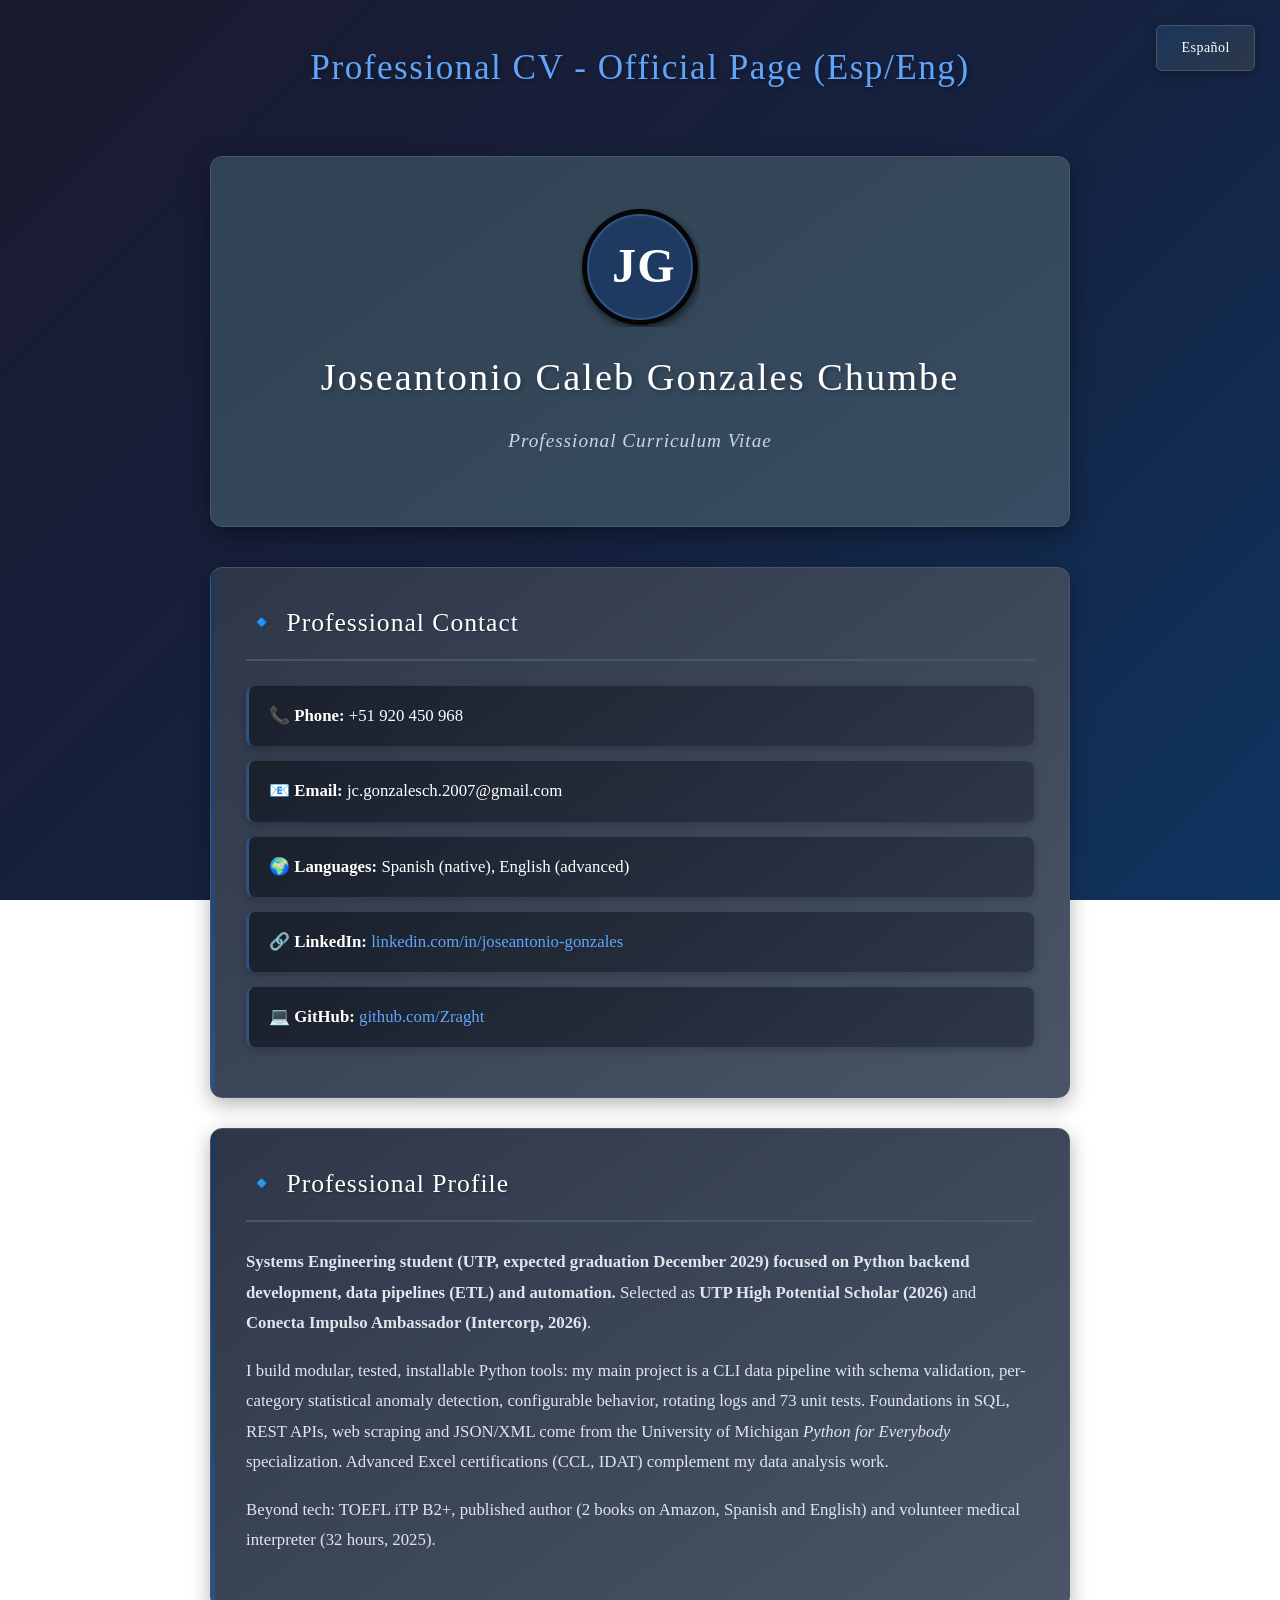
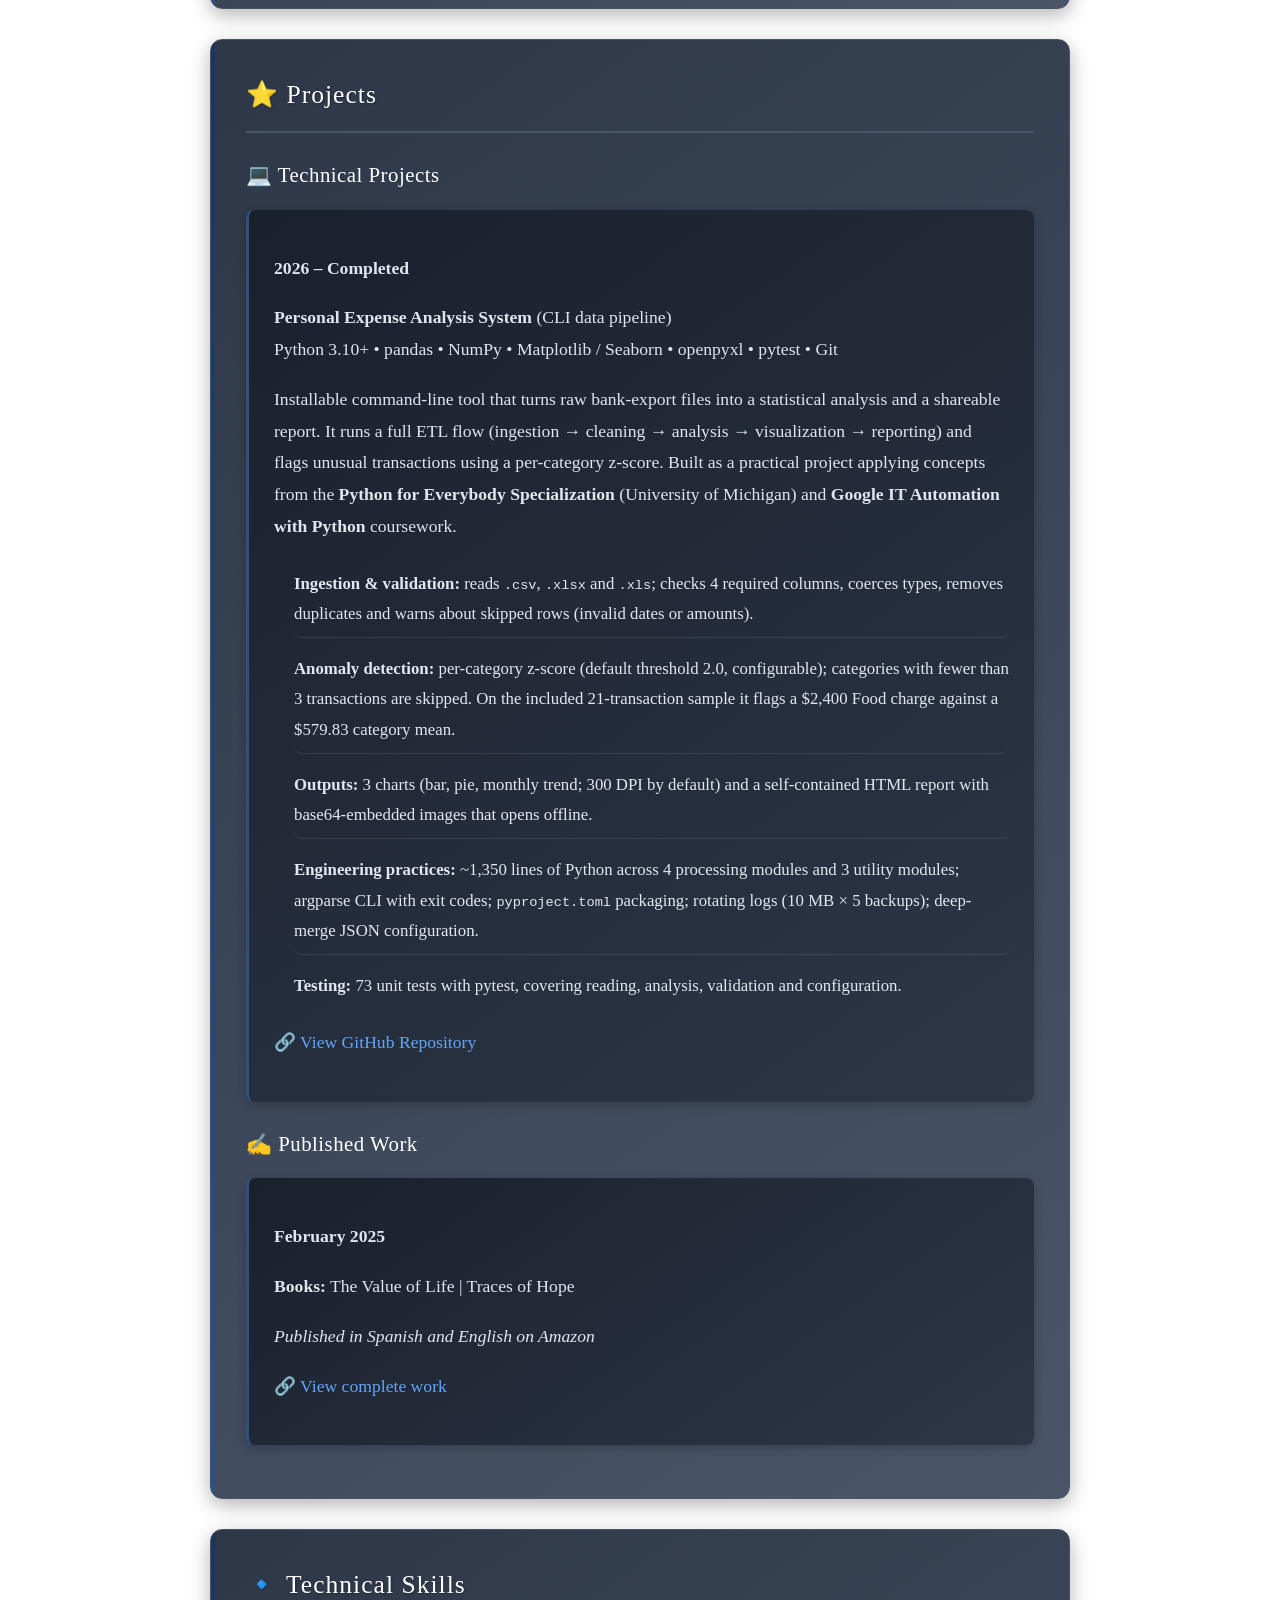
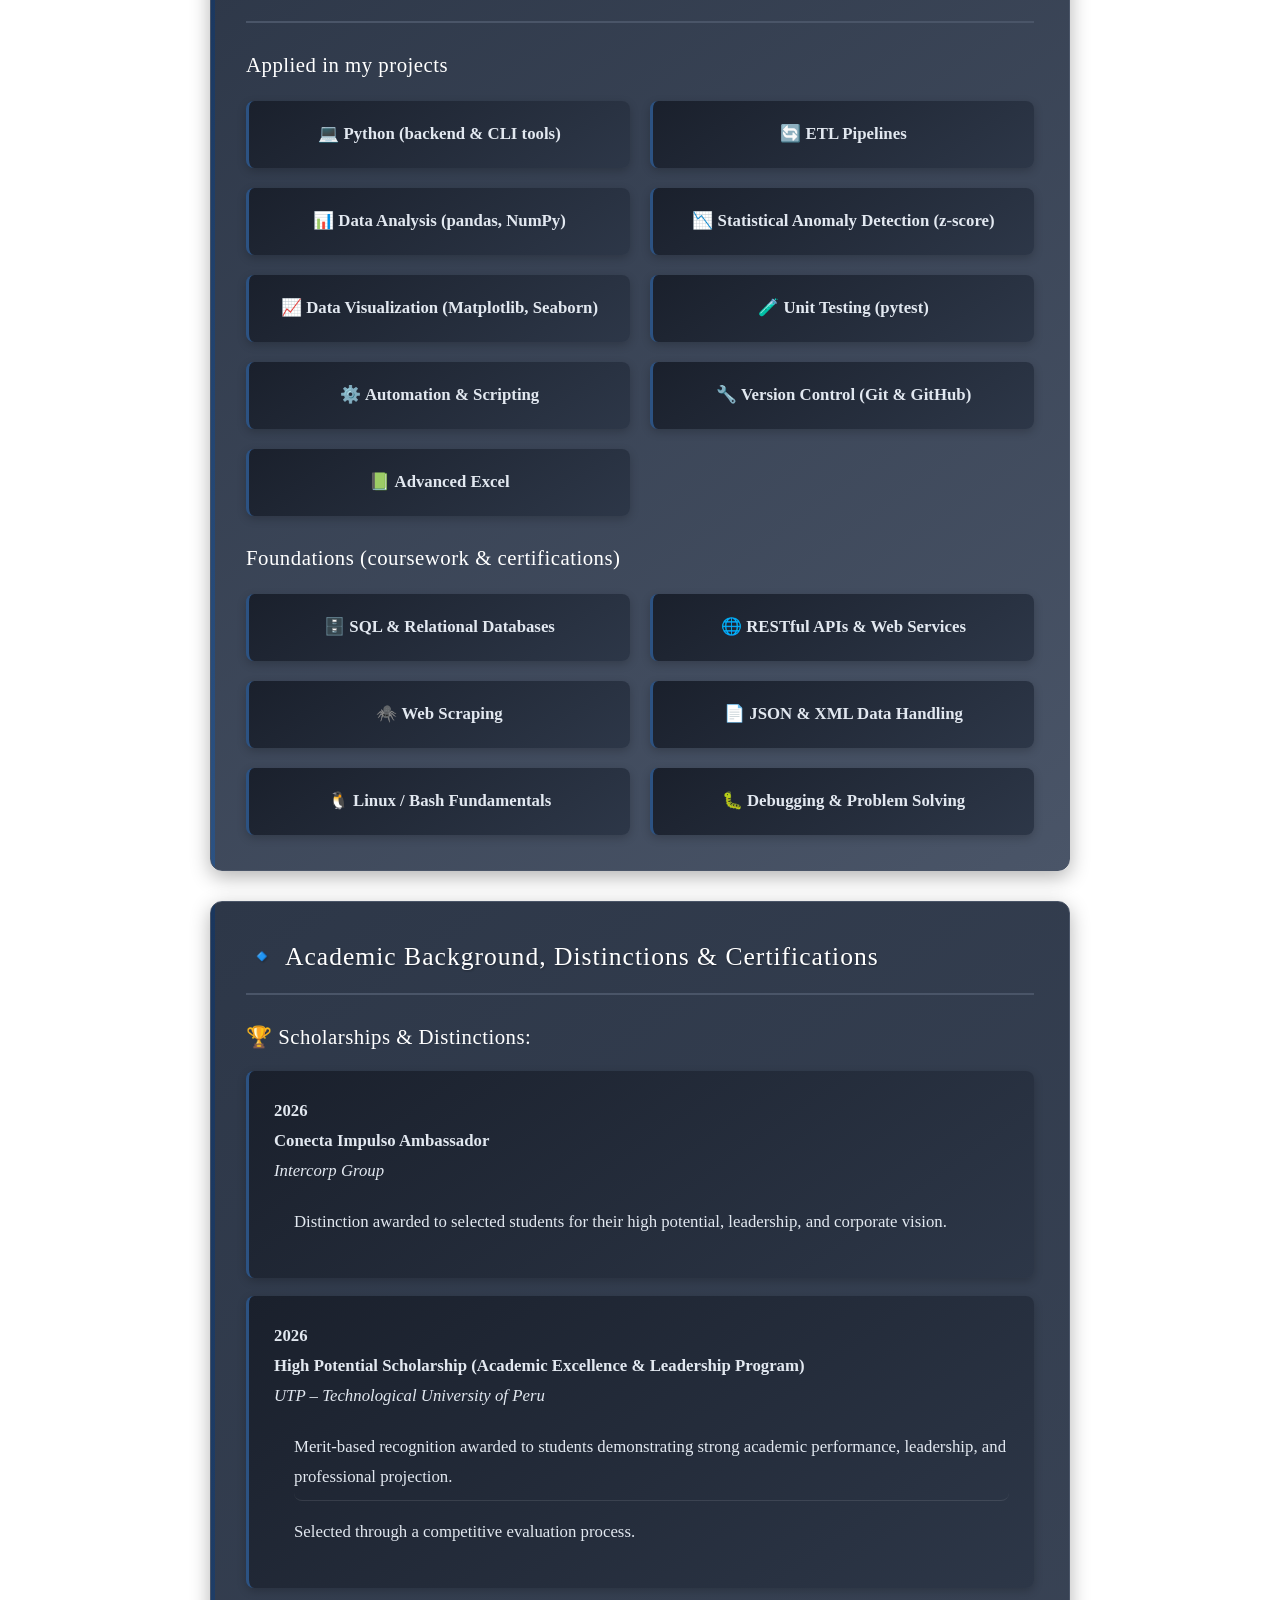
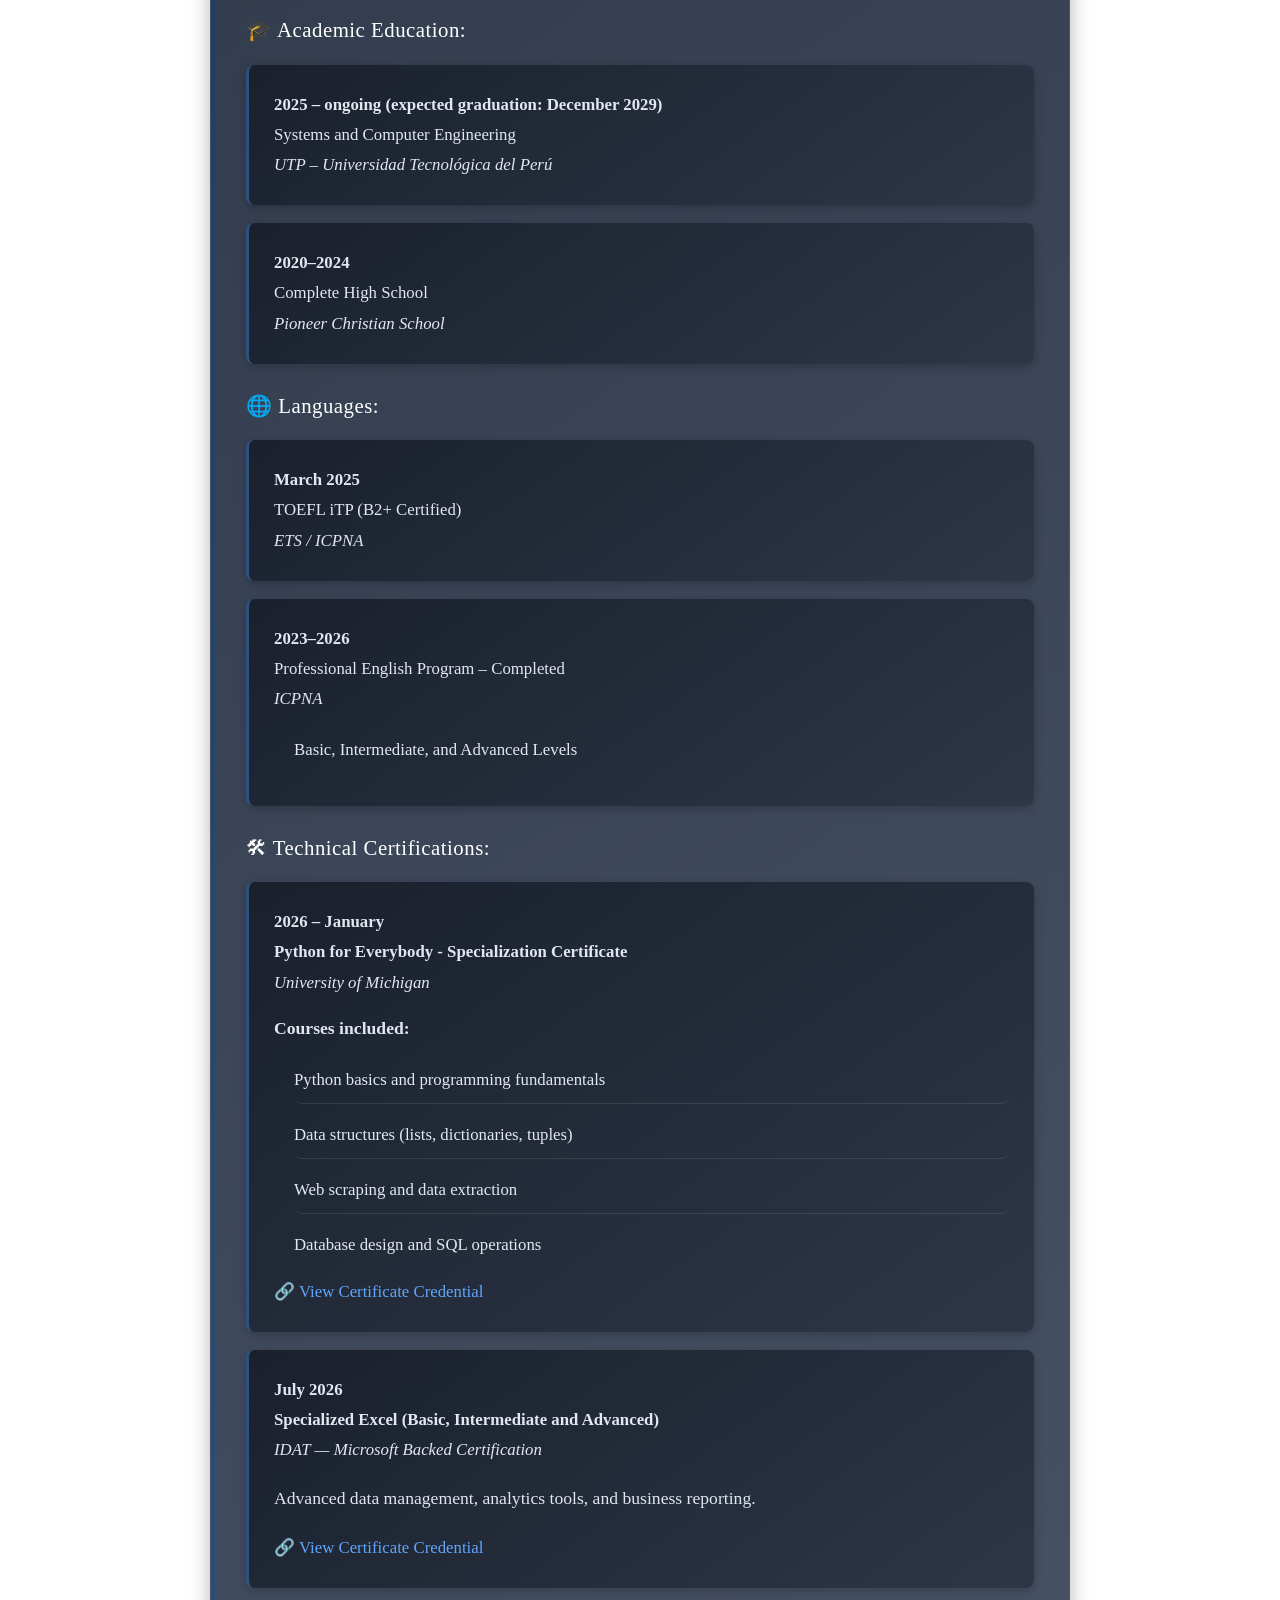
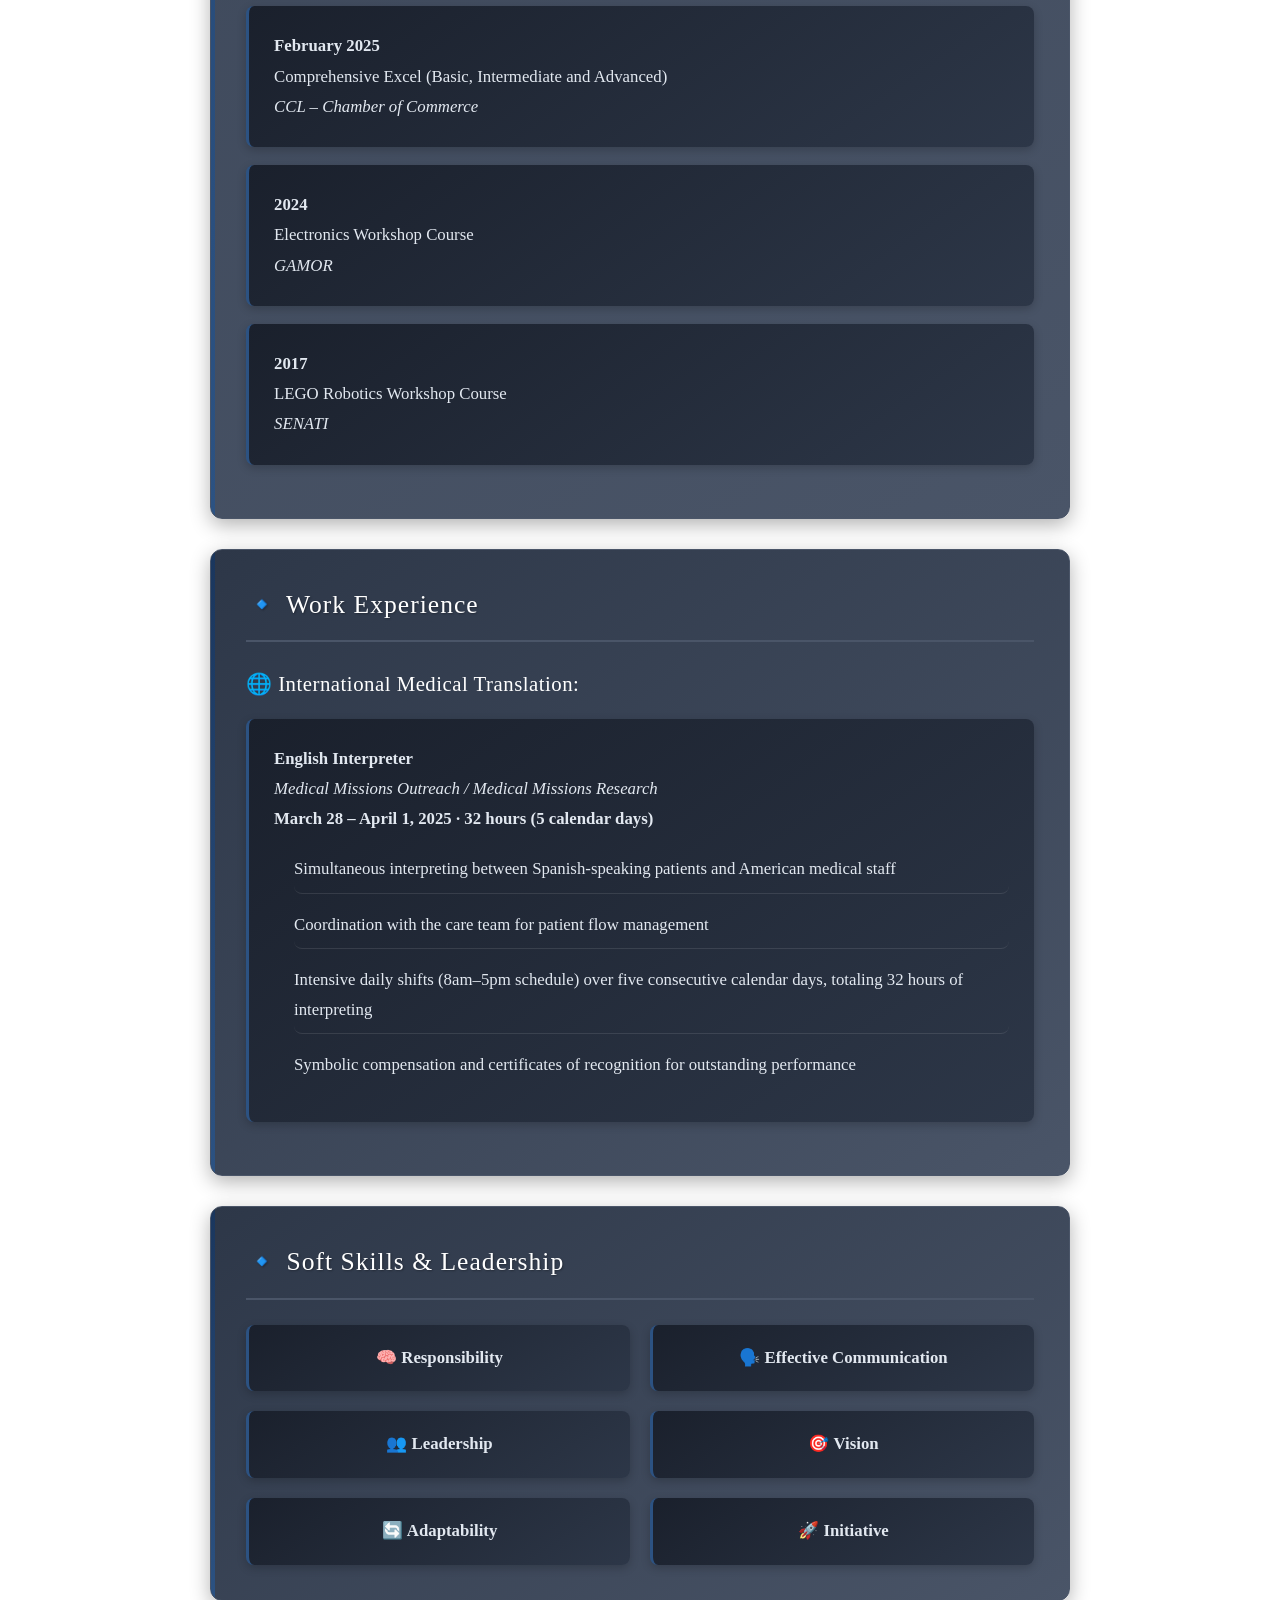
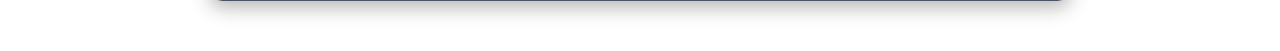
==== commit cde725ba: "Actualización" ====
--- a/index.html
+++ b/index.html
@@ -547,8 +547,6 @@
 
   <button id="btn-lang" aria-label="Change language / Cambiar idioma">Español</button>
 
-
-Main fragment · HTML
 <main>
     <!-- CONTACTO PROFESIONAL -->
     <section id="contacto-en" class="fade-in" role="region" aria-labelledby="contacto-en-title">
